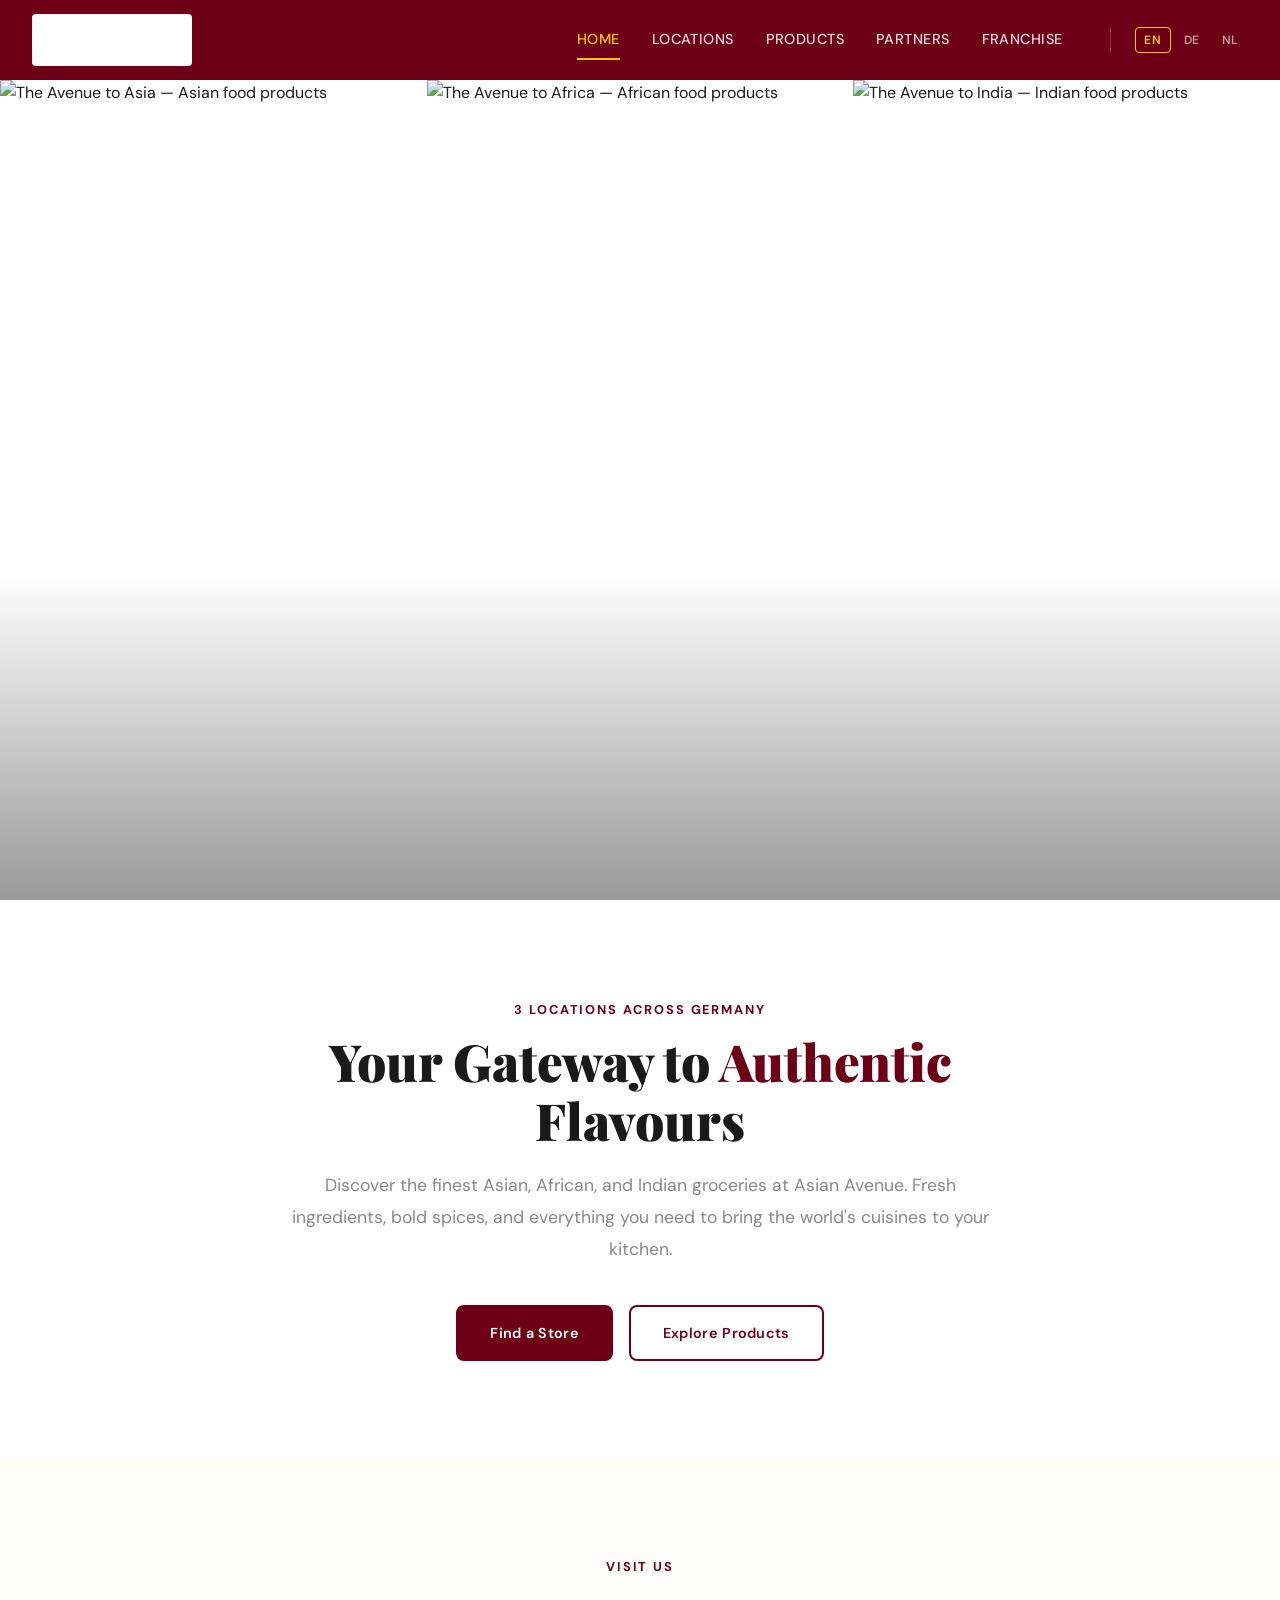
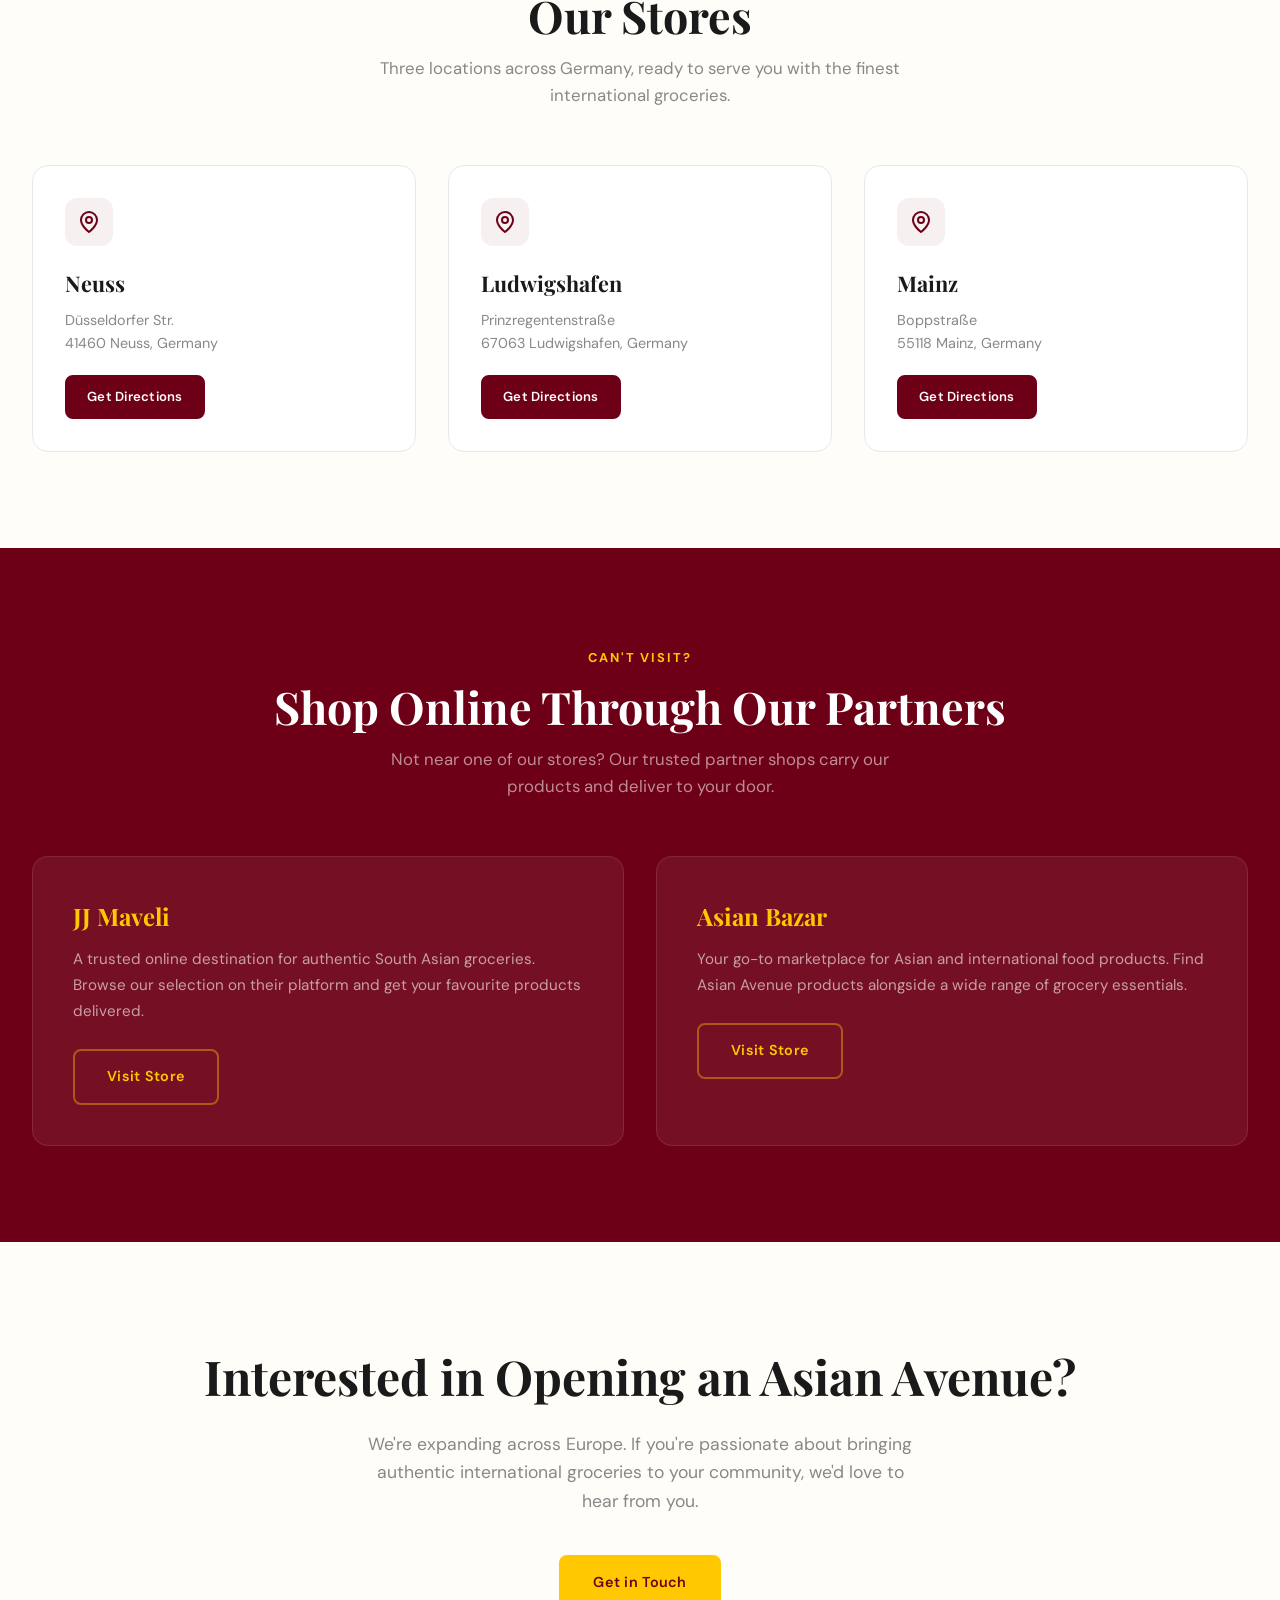
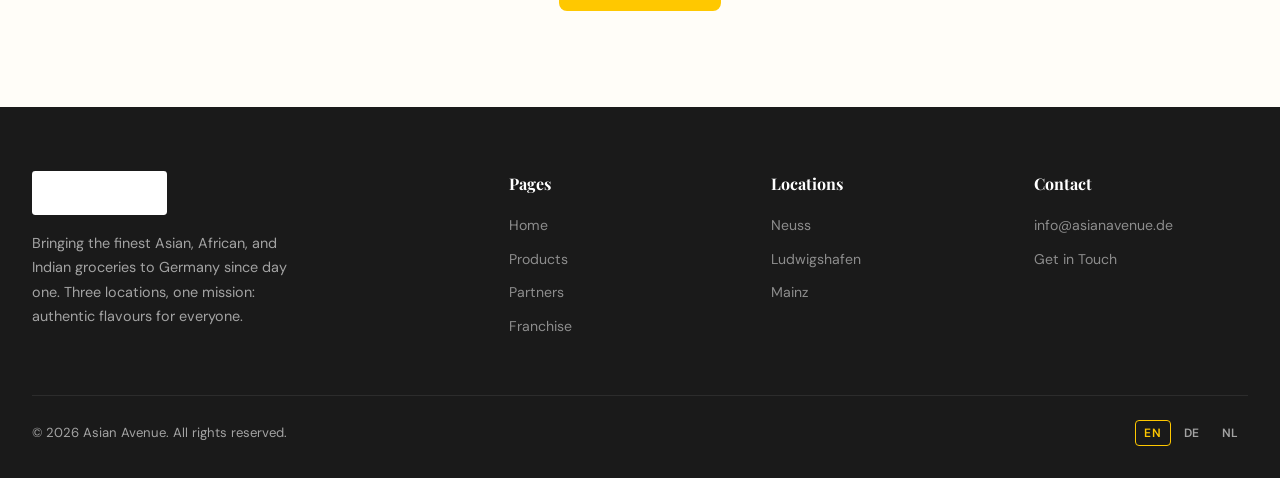
==== index.html @ d5d04c37 "Redesigned homepage - full-screen category panels as hero, white-based color scheme Co-Authored-By: " ====
<!DOCTYPE html>
<html lang="en">
<head>
  <meta charset="UTF-8">
  <meta name="viewport" content="width=device-width, initial-scale=1.0">
  <title>Asian Avenue — Authentic Asian, African & Indian Groceries in Germany</title>
  <meta name="description" content="Discover the finest Asian, African, and Indian groceries at Asian Avenue. Three locations across Germany — Neuss, Ludwigshafen, and Mainz.">
  <link rel="stylesheet" href="css/styles.css">
  <link rel="icon" href="images/logo.svg" type="image/svg+xml">
</head>
<body>

  <!-- ========== NAVIGATION ========== -->
  <nav class="navbar" role="navigation" aria-label="Main navigation">
    <div class="container">
      <a href="index.html" class="nav-logo" aria-label="Asian Avenue Home">
        <img src="images/logo.svg" alt="Asian Avenue" width="160" height="52">
      </a>

      <div class="nav-links">
        <a href="index.html" data-i18n="nav_home">Home</a>
        <a href="locations.html" data-i18n="nav_locations">Locations</a>
        <a href="products.html" data-i18n="nav_products">Products</a>
        <a href="partners.html" data-i18n="nav_partners">Partners</a>
        <a href="franchise.html" data-i18n="nav_franchise">Franchise</a>

        <div class="lang-switcher">
          <button data-lang="en" class="active" aria-label="English">EN</button>
          <button data-lang="de" aria-label="Deutsch">DE</button>
          <button data-lang="nl" aria-label="Nederlands">NL</button>
        </div>
      </div>

      <button class="nav-toggle" aria-label="Toggle navigation" aria-expanded="false">
        <span></span><span></span><span></span>
      </button>
    </div>
  </nav>

  <!-- ========== HERO — THREE FULL-SCREEN CATEGORY PANELS ========== -->
  <section class="hero-panels">
    <a href="products.html#asian" class="hero-panel">
      <img src="images/asian-food.jpg" alt="The Avenue to Asia — Asian food products" loading="eager">
      <div class="hero-panel-overlay">
        <div class="hero-panel-content">
          <span class="hero-panel-cta" data-i18n="cat_cta">Explore collection
            <svg viewBox="0 0 24 24" fill="none" stroke="currentColor" stroke-width="2" stroke-linecap="round" stroke-linejoin="round"><path d="M5 12h14"/><path d="m12 5 7 7-7 7"/></svg>
          </span>
        </div>
      </div>
    </a>

    <a href="products.html#african" class="hero-panel">
      <img src="images/african-food.jpg" alt="The Avenue to Africa — African food products" loading="eager">
      <div class="hero-panel-overlay">
        <div class="hero-panel-content">
          <span class="hero-panel-cta" data-i18n="cat_cta">Explore collection
            <svg viewBox="0 0 24 24" fill="none" stroke="currentColor" stroke-width="2" stroke-linecap="round" stroke-linejoin="round"><path d="M5 12h14"/><path d="m12 5 7 7-7 7"/></svg>
          </span>
        </div>
      </div>
    </a>

    <a href="products.html#indian" class="hero-panel">
      <img src="images/indian-food.jpg" alt="The Avenue to India — Indian food products" loading="eager">
      <div class="hero-panel-overlay">
        <div class="hero-panel-content">
          <span class="hero-panel-cta" data-i18n="cat_cta">Explore collection
            <svg viewBox="0 0 24 24" fill="none" stroke="currentColor" stroke-width="2" stroke-linecap="round" stroke-linejoin="round"><path d="M5 12h14"/><path d="m12 5 7 7-7 7"/></svg>
          </span>
        </div>
      </div>
    </a>
  </section>

  <!-- ========== ABOUT / INTRO ========== -->
  <section class="intro">
    <div class="container">
      <div class="intro-content reveal">
        <span class="section-tag" data-i18n="hero_badge">3 Locations across Germany</span>
        <h1 class="intro-title" data-i18n="hero_title">Your Gateway to <span class="gold">Authentic</span> Flavours</h1>
        <p class="intro-text" data-i18n="hero_text">
          Discover the finest Asian, African, and Indian groceries at Asian Avenue. Fresh ingredients, bold spices, and everything you need to bring the world's cuisines to your kitchen.
        </p>
        <div class="intro-cta">
          <a href="locations.html" class="btn btn-dark" data-i18n="hero_cta_locations">Find a Store</a>
          <a href="products.html" class="btn btn-outline-dark" data-i18n="hero_cta_products">Explore Products</a>
        </div>
      </div>
    </div>
  </section>

  <!-- ========== LOCATIONS PREVIEW ========== -->
  <section class="locations-preview" id="locations">
    <div class="container">
      <div class="section-header reveal">
        <span class="section-tag" data-i18n="loc_tag">Visit Us</span>
        <h2 class="section-title" data-i18n="loc_title">Our Stores</h2>
        <p class="section-subtitle" data-i18n="loc_subtitle">
          Three locations across Germany, ready to serve you with the finest international groceries.
        </p>
      </div>

      <div class="locations-grid reveal">
        <div class="location-card">
          <div class="location-icon">
            <svg viewBox="0 0 24 24" fill="none" stroke="currentColor" stroke-width="2" stroke-linecap="round" stroke-linejoin="round"><path d="M20 10c0 6-8 12-8 12s-8-6-8-12a8 8 0 0 1 16 0Z"/><circle cx="12" cy="10" r="3"/></svg>
          </div>
          <h3 data-i18n="loc_neuss">Neuss</h3>
          <p>Düsseldorfer Str.<br>41460 Neuss, Germany</p>
          <a href="locations.html" class="btn btn-dark" data-i18n="loc_cta">Get Directions</a>
        </div>

        <div class="location-card">
          <div class="location-icon">
            <svg viewBox="0 0 24 24" fill="none" stroke="currentColor" stroke-width="2" stroke-linecap="round" stroke-linejoin="round"><path d="M20 10c0 6-8 12-8 12s-8-6-8-12a8 8 0 0 1 16 0Z"/><circle cx="12" cy="10" r="3"/></svg>
          </div>
          <h3 data-i18n="loc_ludwigshafen">Ludwigshafen</h3>
          <p>Prinzregentenstraße<br>67063 Ludwigshafen, Germany</p>
          <a href="locations.html" class="btn btn-dark" data-i18n="loc_cta">Get Directions</a>
        </div>

        <div class="location-card">
          <div class="location-icon">
            <svg viewBox="0 0 24 24" fill="none" stroke="currentColor" stroke-width="2" stroke-linecap="round" stroke-linejoin="round"><path d="M20 10c0 6-8 12-8 12s-8-6-8-12a8 8 0 0 1 16 0Z"/><circle cx="12" cy="10" r="3"/></svg>
          </div>
          <h3 data-i18n="loc_mainz">Mainz</h3>
          <p>Boppstraße<br>55118 Mainz, Germany</p>
          <a href="locations.html" class="btn btn-dark" data-i18n="loc_cta">Get Directions</a>
        </div>
      </div>
    </div>
  </section>

  <!-- ========== PARTNERS ========== -->
  <section class="partners" id="partners">
    <div class="container">
      <div class="section-header reveal">
        <span class="section-tag" data-i18n="partner_tag">Can't Visit?</span>
        <h2 class="section-title" data-i18n="partner_title">Shop Online Through Our Partners</h2>
        <p class="section-subtitle" data-i18n="partner_subtitle">
          Not near one of our stores? Our trusted partner shops carry our products and deliver to your door.
        </p>
      </div>

      <div class="partners-grid reveal">
        <div class="partner-card">
          <h3 data-i18n="partner_jj_title">JJ Maveli</h3>
          <p data-i18n="partner_jj_text">A trusted online destination for authentic South Asian groceries. Browse our selection on their platform and get your favourite products delivered.</p>
          <a href="partners.html" class="btn btn-outline" data-i18n="partner_cta">Visit Store</a>
        </div>

        <div class="partner-card">
          <h3 data-i18n="partner_ab_title">Asian Bazar</h3>
          <p data-i18n="partner_ab_text">Your go-to marketplace for Asian and international food products. Find Asian Avenue products alongside a wide range of grocery essentials.</p>
          <a href="partners.html" class="btn btn-outline" data-i18n="partner_cta">Visit Store</a>
        </div>
      </div>
    </div>
  </section>

  <!-- ========== FRANCHISE CTA ========== -->
  <section class="franchise-cta">
    <div class="container reveal">
      <h2 data-i18n="franchise_title">Interested in Opening an Asian Avenue?</h2>
      <p data-i18n="franchise_text">
        We're expanding across Europe. If you're passionate about bringing authentic international groceries to your community, we'd love to hear from you.
      </p>
      <a href="franchise.html" class="btn btn-primary" data-i18n="franchise_cta">Get in Touch</a>
    </div>
  </section>

  <!-- ========== FOOTER ========== -->
  <footer class="footer">
    <div class="container">
      <div class="footer-grid">
        <div class="footer-brand">
          <img src="images/logo.svg" alt="Asian Avenue">
          <p data-i18n="footer_desc">
            Bringing the finest Asian, African, and Indian groceries to Germany since day one. Three locations, one mission: authentic flavours for everyone.
          </p>
        </div>

        <div>
          <h4 data-i18n="footer_pages">Pages</h4>
          <ul>
            <li><a href="index.html" data-i18n="nav_home">Home</a></li>
            <li><a href="products.html" data-i18n="nav_products">Products</a></li>
            <li><a href="partners.html" data-i18n="nav_partners">Partners</a></li>
            <li><a href="franchise.html" data-i18n="nav_franchise">Franchise</a></li>
          </ul>
        </div>

        <div>
          <h4 data-i18n="footer_locations">Locations</h4>
          <ul>
            <li><a href="locations.html">Neuss</a></li>
            <li><a href="locations.html">Ludwigshafen</a></li>
            <li><a href="locations.html">Mainz</a></li>
          </ul>
        </div>

        <div>
          <h4 data-i18n="footer_contact">Contact</h4>
          <ul>
            <li><a href="franchise.html">info@asianavenue.de</a></li>
            <li><a href="franchise.html" data-i18n="franchise_cta">Get in Touch</a></li>
          </ul>
        </div>
      </div>

      <div class="footer-bottom">
        <span data-i18n="footer_copyright">© 2026 Asian Avenue. All rights reserved.</span>
        <div class="lang-switcher">
          <button data-lang="en" class="active" aria-label="English">EN</button>
          <button data-lang="de" aria-label="Deutsch">DE</button>
          <button data-lang="nl" aria-label="Nederlands">NL</button>
        </div>
      </div>
    </div>
  </footer>

  <script src="js/main.js"></script>
</body>
</html>
---- css/styles.css ----
/* ============================================
   ASIAN AVENUE — Brand Stylesheet
   Colors: Burgundy #6d0016 | Gold #ffc800
   Main background: White
   ============================================ */

@import url('https://fonts.googleapis.com/css2?family=Playfair+Display:ital,wght@0,400;0,700;0,900;1,400&family=DM+Sans:wght@300;400;500;600;700&display=swap');

/* --- CSS Variables --- */
:root {
  --burgundy: #6d0016;
  --burgundy-dark: #4a000f;
  --burgundy-light: #8a0020;
  --gold: #ffc800;
  --gold-dark: #d4a600;
  --gold-light: #ffe066;
  --cream: #fffdf8;
  --cream-dark: #f8f3ea;
  --charcoal: #1a1a1a;
  --charcoal-light: #2d2d2d;
  --white: #ffffff;
  --gray-100: #f7f7f7;
  --gray-200: #e8e8e8;
  --gray-300: #d1d1d1;
  --gray-500: #888888;
  --gray-700: #444444;

  --font-display: 'Playfair Display', Georgia, serif;
  --font-body: 'DM Sans', -apple-system, BlinkMacSystemFont, sans-serif;

  --nav-height: 80px;
  --max-width: 1280px;
  --transition: 0.3s cubic-bezier(0.4, 0, 0.2, 1);
}

/* --- Reset & Base --- */
*, *::before, *::after { box-sizing: border-box; margin: 0; padding: 0; }
html { scroll-behavior: smooth; }
body {
  font-family: var(--font-body);
  font-weight: 400;
  color: var(--charcoal);
  background: var(--white);
  line-height: 1.6;
  -webkit-font-smoothing: antialiased;
  overflow-x: hidden;
}
img { max-width: 100%; height: auto; display: block; }
a { text-decoration: none; color: inherit; transition: color var(--transition); }
ul { list-style: none; }

/* --- Utility --- */
.container { max-width: var(--max-width); margin: 0 auto; padding: 0 2rem; }
.sr-only { position: absolute; width: 1px; height: 1px; padding: 0; margin: -1px; overflow: hidden; clip: rect(0,0,0,0); border: 0; }
.gold { color: var(--burgundy); }

/* --- Navigation --- */
.navbar {
  position: fixed;
  top: 0; left: 0; right: 0;
  z-index: 1000;
  height: var(--nav-height);
  background: var(--burgundy);
  transition: background var(--transition), box-shadow var(--transition);
}
.navbar.scrolled {
  background: rgba(109, 0, 22, 0.97);
  box-shadow: 0 2px 20px rgba(0,0,0,0.3);
}
.navbar .container {
  display: flex;
  align-items: center;
  justify-content: space-between;
  height: 100%;
}
.nav-logo img {
  height: 52px;
  width: auto;
  filter: brightness(0) invert(1);
}
.nav-links {
  display: flex;
  align-items: center;
  gap: 2rem;
}
.nav-links a {
  font-family: var(--font-body);
  font-size: 0.9rem;
  font-weight: 500;
  color: rgba(255,255,255,0.85);
  letter-spacing: 0.03em;
  text-transform: uppercase;
  padding: 0.5rem 0;
  position: relative;
  transition: color var(--transition);
}
.nav-links a::after {
  content: '';
  position: absolute;
  bottom: 0; left: 0;
  width: 0; height: 2px;
  background: var(--gold);
  transition: width var(--transition);
}
.nav-links a:hover,
.nav-links a.active {
  color: var(--gold);
}
.nav-links a:hover::after,
.nav-links a.active::after {
  width: 100%;
}

/* Language Switcher */
.lang-switcher {
  display: flex;
  align-items: center;
  gap: 0.25rem;
  margin-left: 1rem;
  padding-left: 1.5rem;
  border-left: 1px solid rgba(255,255,255,0.2);
}
.lang-switcher button {
  background: none;
  border: 1px solid transparent;
  color: rgba(255,255,255,0.6);
  font-family: var(--font-body);
  font-size: 0.75rem;
  font-weight: 600;
  padding: 0.25rem 0.5rem;
  border-radius: 4px;
  cursor: pointer;
  transition: all var(--transition);
  letter-spacing: 0.05em;
}
.lang-switcher button:hover {
  color: var(--white);
  border-color: rgba(255,255,255,0.3);
}
.lang-switcher button.active {
  color: var(--gold);
  border-color: var(--gold);
}

/* Mobile Nav Toggle */
.nav-toggle {
  display: none;
  flex-direction: column;
  gap: 5px;
  background: none;
  border: none;
  cursor: pointer;
  padding: 4px;
}
.nav-toggle span {
  width: 24px;
  height: 2px;
  background: var(--white);
  border-radius: 2px;
  transition: all var(--transition);
}

/* ========================================
   HERO — FULL-SCREEN THREE PANELS
   ======================================== */
.hero-panels {
  display: flex;
  width: 100%;
  height: 100vh;
  padding-top: var(--nav-height);
}
.hero-panel {
  flex: 1;
  position: relative;
  overflow: hidden;
  cursor: pointer;
}
.hero-panel img {
  width: 100%;
  height: 100%;
  object-fit: cover;
  transition: transform 0.6s cubic-bezier(0.4, 0, 0.2, 1);
}
.hero-panel:hover img {
  transform: scale(1.05);
}
.hero-panel-overlay {
  position: absolute;
  inset: 0;
  background: linear-gradient(to top, rgba(0,0,0,0.4) 0%, transparent 40%);
  display: flex;
  align-items: flex-end;
  justify-content: center;
  padding: 2.5rem 1.5rem;
  transition: background var(--transition);
}
.hero-panel:hover .hero-panel-overlay {
  background: linear-gradient(to top, rgba(109,0,22,0.6) 0%, rgba(109,0,22,0.1) 50%);
}
.hero-panel-content {
  text-align: center;
  transform: translateY(8px);
  transition: transform var(--transition);
}
.hero-panel:hover .hero-panel-content {
  transform: translateY(0);
}
.hero-panel-cta {
  display: inline-flex;
  align-items: center;
  gap: 0.4rem;
  font-family: var(--font-body);
  font-size: 0.9rem;
  font-weight: 600;
  color: var(--gold);
  letter-spacing: 0.03em;
  opacity: 0;
  transform: translateY(10px);
  transition: all var(--transition);
}
.hero-panel:hover .hero-panel-cta {
  opacity: 1;
  transform: translateY(0);
}
.hero-panel-cta svg {
  width: 18px; height: 18px;
  transition: transform var(--transition);
}
.hero-panel:hover .hero-panel-cta svg {
  transform: translateX(4px);
}

/* ========================================
   INTRO SECTION (below hero)
   ======================================== */
.intro {
  padding: 6rem 0;
  background: var(--white);
}
.intro-content {
  max-width: 720px;
  margin: 0 auto;
  text-align: center;
}
.intro-title {
  font-family: var(--font-display);
  font-size: clamp(2.2rem, 4vw, 3.2rem);
  font-weight: 900;
  line-height: 1.15;
  color: var(--charcoal);
  margin-bottom: 1.25rem;
}
.intro-title .gold {
  color: var(--burgundy);
}
.intro-text {
  font-size: 1.1rem;
  color: var(--gray-500);
  line-height: 1.8;
  margin-bottom: 2.5rem;
}
.intro-cta {
  display: flex;
  justify-content: center;
  gap: 1rem;
}

/* --- Section Shared --- */
.section-header {
  text-align: center;
  margin-bottom: 3.5rem;
}
.section-tag {
  display: inline-block;
  font-size: 0.8rem;
  font-weight: 700;
  letter-spacing: 0.15em;
  text-transform: uppercase;
  color: var(--burgundy);
  margin-bottom: 0.75rem;
}
.section-title {
  font-family: var(--font-display);
  font-size: clamp(2rem, 4vw, 2.8rem);
  font-weight: 700;
  color: var(--charcoal);
  line-height: 1.2;
}
.section-subtitle {
  font-size: 1.05rem;
  color: var(--gray-500);
  margin-top: 0.75rem;
  max-width: 540px;
  margin-left: auto;
  margin-right: auto;
}

/* --- Buttons --- */
.btn {
  display: inline-flex;
  align-items: center;
  gap: 0.5rem;
  padding: 0.9rem 2rem;
  border-radius: 8px;
  font-family: var(--font-body);
  font-size: 0.9rem;
  font-weight: 600;
  letter-spacing: 0.02em;
  cursor: pointer;
  transition: all var(--transition);
  border: 2px solid transparent;
}
.btn-primary {
  background: var(--gold);
  color: var(--burgundy);
  border-color: var(--gold);
}
.btn-primary:hover {
  background: var(--gold-light);
  border-color: var(--gold-light);
  transform: translateY(-2px);
  box-shadow: 0 8px 24px rgba(255,200,0,0.3);
}
.btn-dark {
  background: var(--burgundy);
  color: var(--white);
  border-color: var(--burgundy);
}
.btn-dark:hover {
  background: var(--burgundy-dark);
  transform: translateY(-2px);
  box-shadow: 0 8px 24px rgba(109,0,22,0.25);
}
.btn-outline {
  background: transparent;
  color: var(--white);
  border-color: rgba(255,255,255,0.35);
}
.btn-outline:hover {
  border-color: var(--white);
  background: rgba(255,255,255,0.08);
  transform: translateY(-2px);
}
.btn-outline-dark {
  background: transparent;
  color: var(--burgundy);
  border-color: var(--burgundy);
}
.btn-outline-dark:hover {
  background: var(--burgundy);
  color: var(--white);
  transform: translateY(-2px);
  box-shadow: 0 8px 24px rgba(109,0,22,0.15);
}
.btn svg { width: 18px; height: 18px; }

/* ========================================
   LOCATIONS PREVIEW
   ======================================== */
.locations-preview {
  padding: 6rem 0;
  background: var(--cream);
}
.locations-grid {
  display: grid;
  grid-template-columns: repeat(3, 1fr);
  gap: 2rem;
  margin-top: 3rem;
}
.location-card {
  background: var(--white);
  border: 1px solid var(--gray-200);
  border-radius: 16px;
  padding: 2rem;
  transition: all var(--transition);
  position: relative;
  overflow: hidden;
}
.location-card::before {
  content: '';
  position: absolute;
  top: 0; left: 0; right: 0;
  height: 4px;
  background: linear-gradient(90deg, var(--burgundy), var(--gold));
  transform: scaleX(0);
  transition: transform var(--transition);
  transform-origin: left;
}
.location-card:hover {
  border-color: var(--burgundy);
  box-shadow: 0 12px 40px rgba(109,0,22,0.08);
  transform: translateY(-4px);
}
.location-card:hover::before {
  transform: scaleX(1);
}
.location-icon {
  width: 48px; height: 48px;
  background: rgba(109,0,22,0.06);
  border-radius: 12px;
  display: flex;
  align-items: center;
  justify-content: center;
  margin-bottom: 1.25rem;
}
.location-icon svg {
  width: 24px; height: 24px;
  color: var(--burgundy);
}
.location-card h3 {
  font-family: var(--font-display);
  font-size: 1.35rem;
  font-weight: 700;
  color: var(--charcoal);
  margin-bottom: 0.5rem;
}
.location-card p {
  font-size: 0.9rem;
  color: var(--gray-500);
  line-height: 1.6;
}
.location-card .btn {
  margin-top: 1.25rem;
  padding: 0.6rem 1.25rem;
  font-size: 0.82rem;
}

/* ========================================
   PARTNERS SECTION
   ======================================== */
.partners {
  padding: 6rem 0;
  background: var(--burgundy);
  color: var(--white);
}
.partners .section-tag { color: var(--gold); }
.partners .section-title { color: var(--white); }
.partners .section-subtitle { color: rgba(255,255,255,0.55); }
.partners-grid {
  display: grid;
  grid-template-columns: repeat(2, 1fr);
  gap: 2rem;
  margin-top: 3rem;
}
.partner-card {
  background: rgba(255,255,255,0.06);
  border: 1px solid rgba(255,255,255,0.1);
  border-radius: 16px;
  padding: 2.5rem;
  transition: all var(--transition);
}
.partner-card:hover {
  border-color: var(--gold);
  transform: translateY(-4px);
  box-shadow: 0 16px 40px rgba(0,0,0,0.3);
}
.partner-card h3 {
  font-family: var(--font-display);
  font-size: 1.5rem;
  font-weight: 700;
  color: var(--gold);
  margin-bottom: 0.75rem;
}
.partner-card p {
  font-size: 0.95rem;
  color: rgba(255,255,255,0.6);
  line-height: 1.7;
  margin-bottom: 1.5rem;
}
.partner-card .btn-outline {
  border-color: rgba(255,200,0,0.4);
  color: var(--gold);
}
.partner-card .btn-outline:hover {
  border-color: var(--gold);
  background: rgba(255,200,0,0.08);
}

/* ========================================
   FRANCHISE CTA
   ======================================== */
.franchise-cta {
  padding: 6rem 0;
  background: var(--cream);
  position: relative;
}
.franchise-cta .container {
  text-align: center;
}
.franchise-cta h2 {
  font-family: var(--font-display);
  font-size: clamp(2rem, 4vw, 3rem);
  font-weight: 700;
  color: var(--charcoal);
  margin-bottom: 1rem;
}
.franchise-cta p {
  font-size: 1.1rem;
  color: var(--gray-500);
  max-width: 560px;
  margin: 0 auto 2.5rem;
}

/* ========================================
   FOOTER
   ======================================== */
.footer {
  background: var(--charcoal);
  color: rgba(255,255,255,0.6);
  padding: 4rem 0 2rem;
}
.footer-grid {
  display: grid;
  grid-template-columns: 2fr 1fr 1fr 1fr;
  gap: 3rem;
  margin-bottom: 3rem;
}
.footer-brand img {
  height: 44px;
  filter: brightness(0) invert(1);
  margin-bottom: 1rem;
}
.footer-brand p {
  font-size: 0.9rem;
  line-height: 1.7;
  max-width: 280px;
}
.footer h4 {
  font-family: var(--font-display);
  font-size: 1rem;
  font-weight: 700;
  color: var(--white);
  margin-bottom: 1rem;
}
.footer ul li { margin-bottom: 0.5rem; }
.footer ul a {
  font-size: 0.88rem;
  color: rgba(255,255,255,0.5);
  transition: color var(--transition);
}
.footer ul a:hover { color: var(--gold); }
.footer-bottom {
  border-top: 1px solid rgba(255,255,255,0.08);
  padding-top: 1.5rem;
  display: flex;
  justify-content: space-between;
  align-items: center;
  font-size: 0.82rem;
}
.footer-bottom .lang-switcher {
  border-left: none;
  margin-left: 0;
  padding-left: 0;
}

/* --- Animations --- */
@keyframes fadeInUp {
  from { opacity: 0; transform: translateY(24px); }
  to { opacity: 1; transform: translateY(0); }
}
@keyframes pulse {
  0%, 100% { opacity: 1; }
  50% { opacity: 0.4; }
}

/* Scroll animations */
.reveal {
  opacity: 0;
  transform: translateY(30px);
  transition: opacity 0.8s ease-out, transform 0.8s ease-out;
}
.reveal.visible {
  opacity: 1;
  transform: translateY(0);
}

/* ========================================
   RESPONSIVE
   ======================================== */
@media (max-width: 1024px) {
  .footer-grid { grid-template-columns: 1fr 1fr; }
}

@media (max-width: 768px) {
  .nav-links { display: none; }
  .nav-toggle { display: flex; }
  .nav-links.open {
    display: flex;
    flex-direction: column;
    position: absolute;
    top: var(--nav-height);
    left: 0; right: 0;
    background: var(--burgundy);
    padding: 2rem;
    gap: 1rem;
    border-top: 1px solid rgba(255,255,255,0.1);
    box-shadow: 0 12px 40px rgba(0,0,0,0.3);
  }
  .nav-links.open .lang-switcher {
    margin-left: 0;
    padding-left: 0;
    border-left: none;
    padding-top: 1rem;
    border-top: 1px solid rgba(255,255,255,0.1);
  }

  /* Hero panels stack vertically on mobile */
  .hero-panels {
    flex-direction: column;
    height: auto;
    min-height: 100vh;
  }
  .hero-panel {
    flex: none;
    height: 33.33vh;
    min-height: 200px;
  }
  .hero-panel-cta {
    opacity: 1;
    transform: translateY(0);
  }

  .intro-cta { flex-direction: column; align-items: center; }
  .locations-grid { grid-template-columns: 1fr; }
  .partners-grid { grid-template-columns: 1fr; }
  .footer-grid { grid-template-columns: 1fr; gap: 2rem; }
  .footer-bottom { flex-direction: column; gap: 0.5rem; text-align: center; }
}
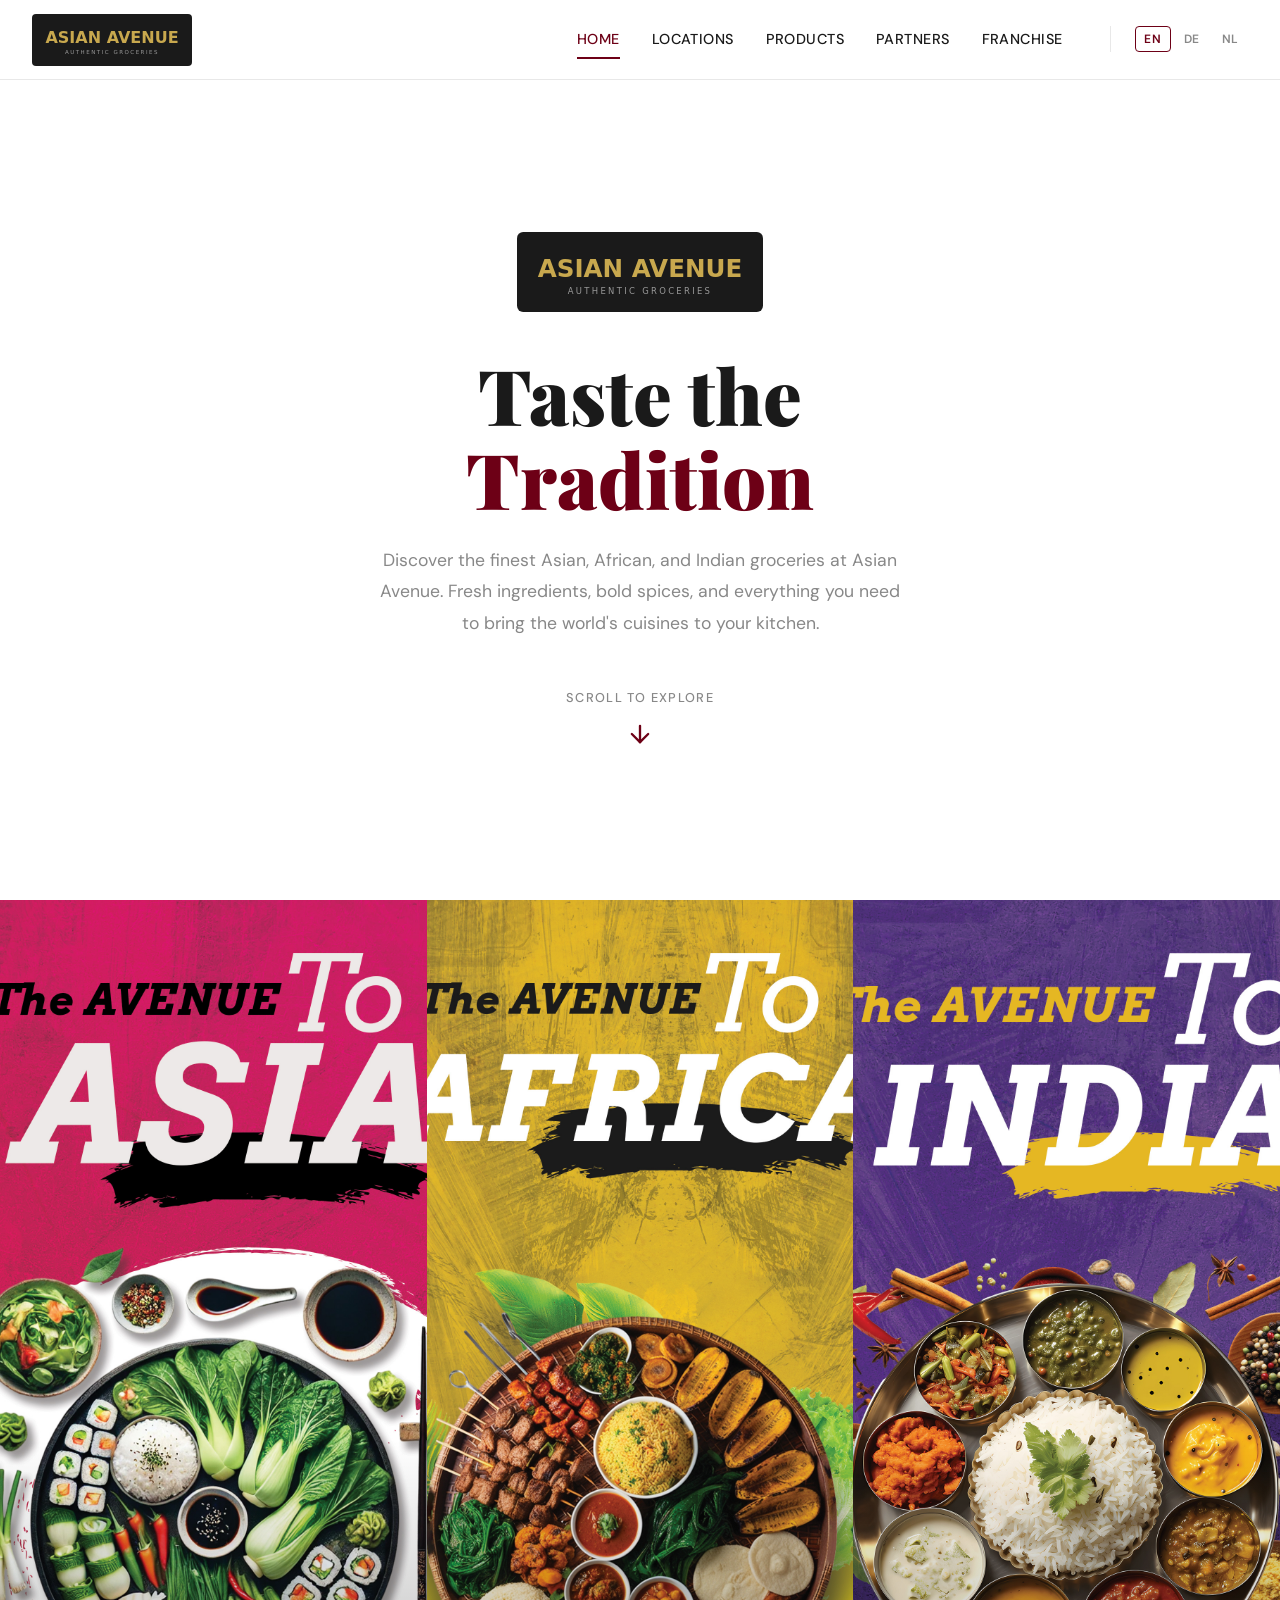
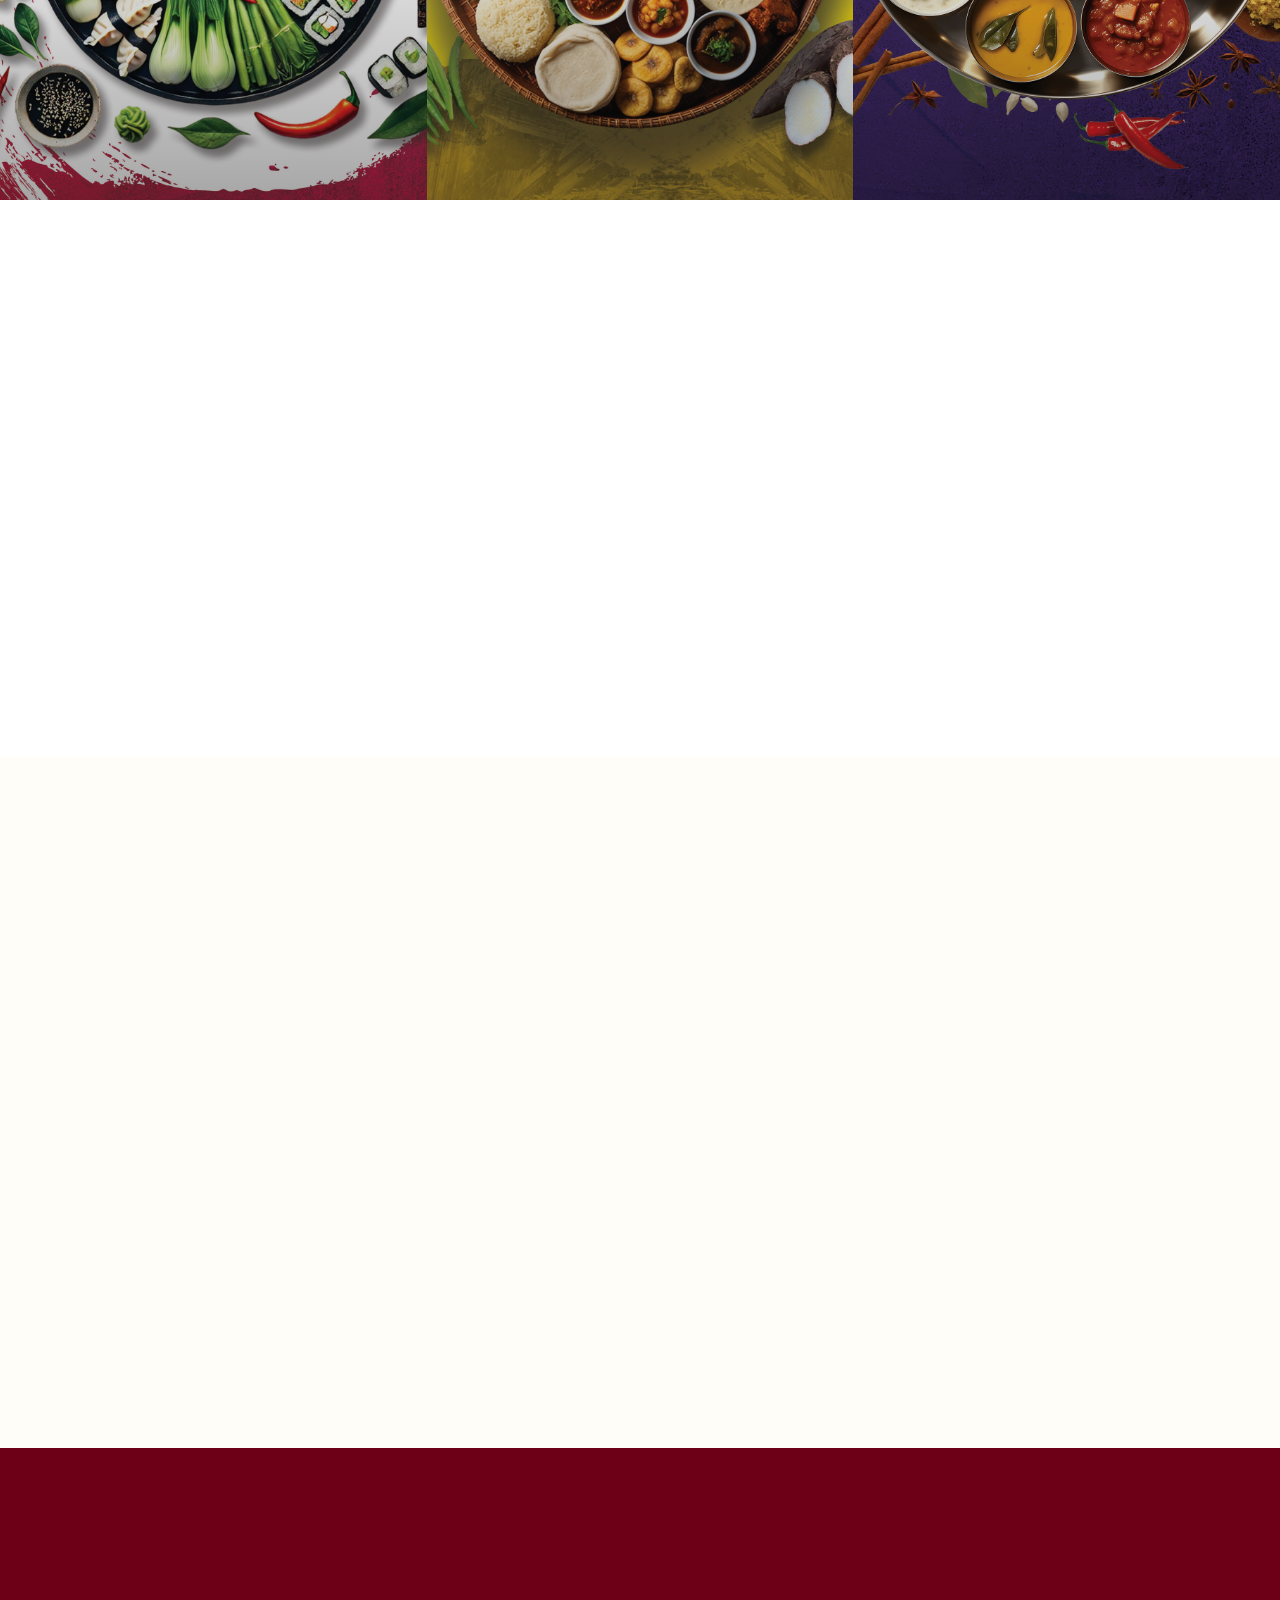
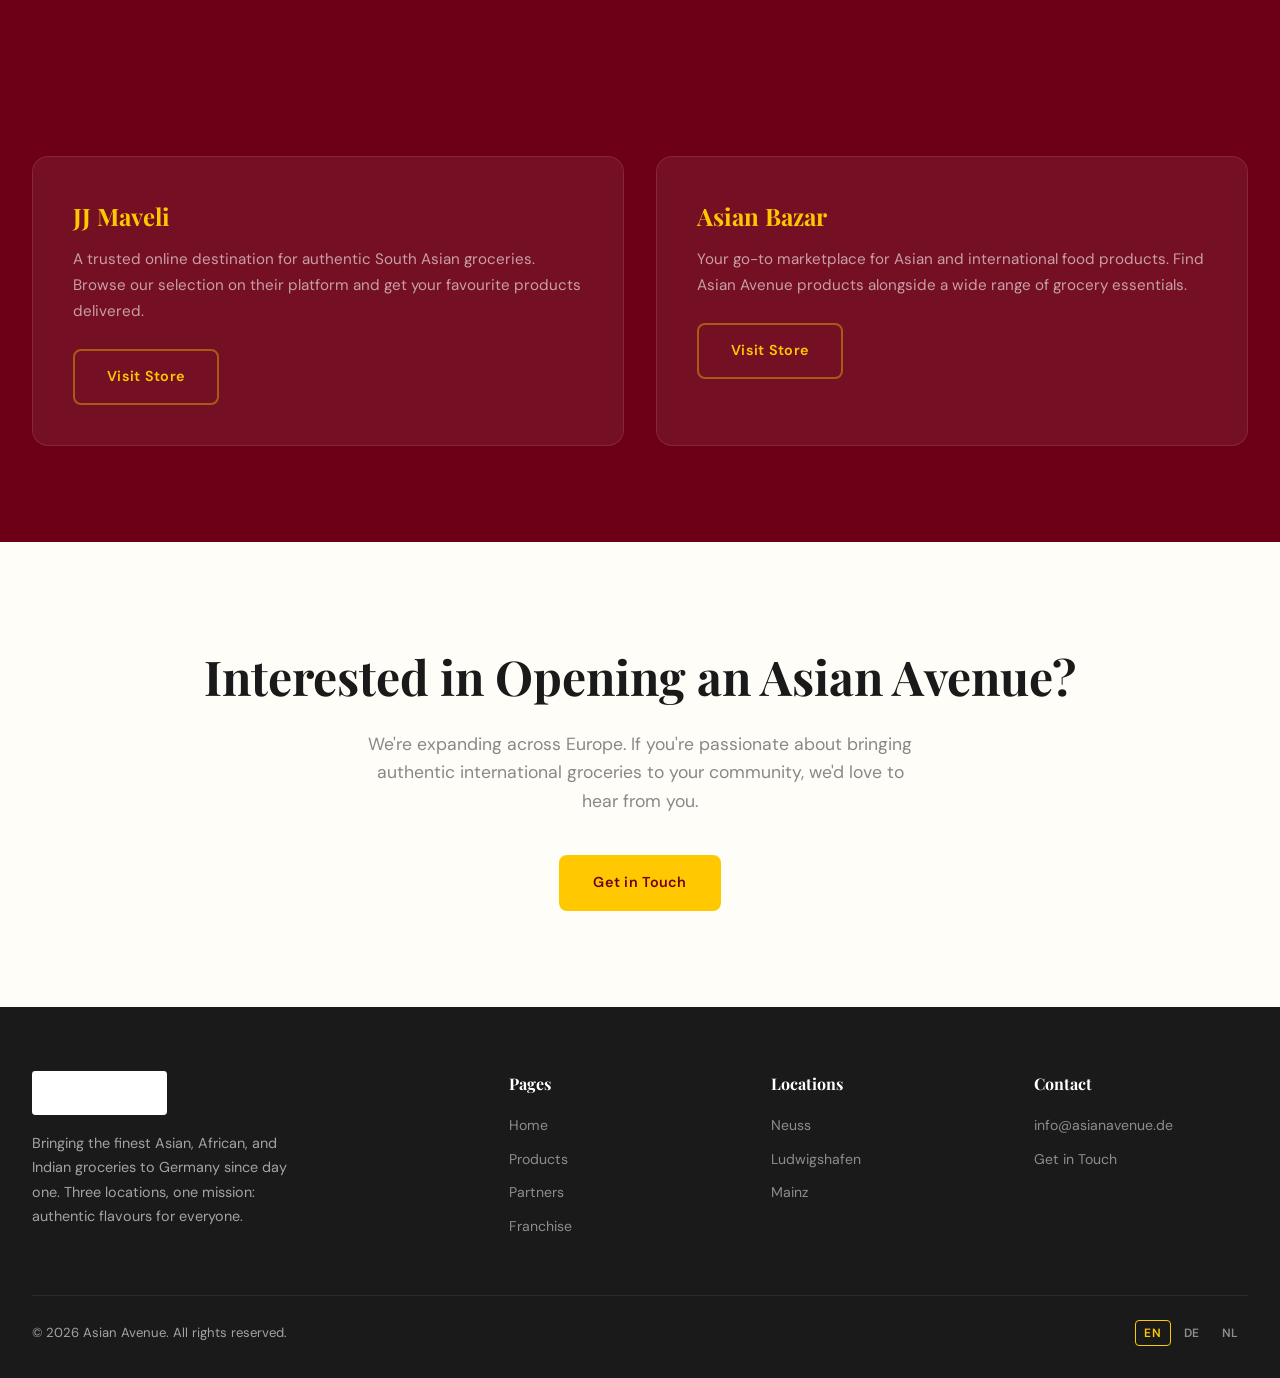
==== commit 34ff3b62: "Added scroll-triggered hero with Taste the Tradition landing Co-Authored-By: Claude Opus 4.6 (1M con" ====
--- a/index.html
+++ b/index.html
@@ -37,38 +37,47 @@
     </div>
   </nav>
 
-  <!-- ========== HERO — THREE FULL-SCREEN CATEGORY PANELS ========== -->
-  <section class="hero-panels">
-    <a href="products.html#asian" class="hero-panel">
-      <img src="images/asian-food.jpg" alt="The Avenue to Asia — Asian food products" loading="eager">
-      <div class="hero-panel-overlay">
-        <div class="hero-panel-content">
-          <span class="hero-panel-cta" data-i18n="cat_cta">Explore collection
-            <svg viewBox="0 0 24 24" fill="none" stroke="currentColor" stroke-width="2" stroke-linecap="round" stroke-linejoin="round"><path d="M5 12h14"/><path d="m12 5 7 7-7 7"/></svg>
-          </span>
-        </div>
+  <!-- ========== HERO — TASTE THE TRADITION ========== -->
+  <section class="hero-landing">
+    <div class="hero-landing-content">
+      <img src="images/logo.svg" alt="Asian Avenue" class="hero-landing-logo">
+      <h1 class="hero-landing-title" data-i18n="hero_headline">Taste the <span class="gold">Tradition</span></h1>
+      <p class="hero-landing-sub" data-i18n="hero_text">Discover the finest Asian, African, and Indian groceries at Asian Avenue. Fresh ingredients, bold spices, and everything you need to bring the world's cuisines to your kitchen.</p>
+      <div class="scroll-indicator">
+        <span data-i18n="hero_scroll">Scroll to explore</span>
+        <div class="scroll-arrow">
+          <svg viewBox="0 0 24 24" fill="none" stroke="currentColor" stroke-width="2" stroke-linecap="round" stroke-linejoin="round"><path d="M12 5v14"/><path d="m19 12-7 7-7-7"/></svg>
+        </div>
+      </div>
+    </div>
+  </section>
+
+  <!-- ========== THREE CATEGORY PANELS (scroll reveal) ========== -->
+  <section class="category-panels" id="categories">
+    <a href="products.html#asian" class="cat-panel cat-panel-asia">
+      <img src="images/asian-food.jpg" alt="The Avenue to Asia — Asian food products">
+      <div class="cat-panel-overlay">
+        <span class="cat-panel-cta" data-i18n="cat_cta">Explore collection
+          <svg viewBox="0 0 24 24" fill="none" stroke="currentColor" stroke-width="2" stroke-linecap="round" stroke-linejoin="round"><path d="M5 12h14"/><path d="m12 5 7 7-7 7"/></svg>
+        </span>
       </div>
     </a>
 
-    <a href="products.html#african" class="hero-panel">
-      <img src="images/african-food.jpg" alt="The Avenue to Africa — African food products" loading="eager">
-      <div class="hero-panel-overlay">
-        <div class="hero-panel-content">
-          <span class="hero-panel-cta" data-i18n="cat_cta">Explore collection
-            <svg viewBox="0 0 24 24" fill="none" stroke="currentColor" stroke-width="2" stroke-linecap="round" stroke-linejoin="round"><path d="M5 12h14"/><path d="m12 5 7 7-7 7"/></svg>
-          </span>
-        </div>
+    <a href="products.html#african" class="cat-panel cat-panel-africa">
+      <img src="images/african-food.jpg" alt="The Avenue to Africa — African food products">
+      <div class="cat-panel-overlay">
+        <span class="cat-panel-cta" data-i18n="cat_cta">Explore collection
+          <svg viewBox="0 0 24 24" fill="none" stroke="currentColor" stroke-width="2" stroke-linecap="round" stroke-linejoin="round"><path d="M5 12h14"/><path d="m12 5 7 7-7 7"/></svg>
+        </span>
       </div>
     </a>
 
-    <a href="products.html#indian" class="hero-panel">
-      <img src="images/indian-food.jpg" alt="The Avenue to India — Indian food products" loading="eager">
-      <div class="hero-panel-overlay">
-        <div class="hero-panel-content">
-          <span class="hero-panel-cta" data-i18n="cat_cta">Explore collection
-            <svg viewBox="0 0 24 24" fill="none" stroke="currentColor" stroke-width="2" stroke-linecap="round" stroke-linejoin="round"><path d="M5 12h14"/><path d="m12 5 7 7-7 7"/></svg>
-          </span>
-        </div>
+    <a href="products.html#indian" class="cat-panel cat-panel-india">
+      <img src="images/indian-food.jpg" alt="The Avenue to India — Indian food products">
+      <div class="cat-panel-overlay">
+        <span class="cat-panel-cta" data-i18n="cat_cta">Explore collection
+          <svg viewBox="0 0 24 24" fill="none" stroke="currentColor" stroke-width="2" stroke-linecap="round" stroke-linejoin="round"><path d="M5 12h14"/><path d="m12 5 7 7-7 7"/></svg>
+        </span>
       </div>
     </a>
   </section>
@@ -78,9 +87,9 @@
     <div class="container">
       <div class="intro-content reveal">
         <span class="section-tag" data-i18n="hero_badge">3 Locations across Germany</span>
-        <h1 class="intro-title" data-i18n="hero_title">Your Gateway to <span class="gold">Authentic</span> Flavours</h1>
-        <p class="intro-text" data-i18n="hero_text">
-          Discover the finest Asian, African, and Indian groceries at Asian Avenue. Fresh ingredients, bold spices, and everything you need to bring the world's cuisines to your kitchen.
+        <h2 class="intro-title" data-i18n="intro_title">Your Gateway to <span class="gold">Authentic</span> Flavours</h2>
+        <p class="intro-text" data-i18n="intro_text">
+          From aromatic Asian spices to vibrant African ingredients and rich Indian flavours — Asian Avenue brings the world to your doorstep. Visit one of our three stores across Germany.
         </p>
         <div class="intro-cta">
           <a href="locations.html" class="btn btn-dark" data-i18n="hero_cta_locations">Find a Store</a>
--- a/css/styles.css
+++ b/css/styles.css
@@ -1,7 +1,7 @@
 /* ============================================
    ASIAN AVENUE — Brand Stylesheet
    Colors: Burgundy #6d0016 | Gold #ffc800
-   Main background: White
+   Main: White background, scroll-reveal hero
    ============================================ */
 
 @import url('https://fonts.googleapis.com/css2?family=Playfair+Display:ital,wght@0,400;0,700;0,900;1,400&family=DM+Sans:wght@300;400;500;600;700&display=swap');
@@ -51,21 +51,22 @@
 
 /* --- Utility --- */
 .container { max-width: var(--max-width); margin: 0 auto; padding: 0 2rem; }
-.sr-only { position: absolute; width: 1px; height: 1px; padding: 0; margin: -1px; overflow: hidden; clip: rect(0,0,0,0); border: 0; }
 .gold { color: var(--burgundy); }
 
-/* --- Navigation --- */
+/* ========================================
+   NAVIGATION — White background
+   ======================================== */
 .navbar {
   position: fixed;
   top: 0; left: 0; right: 0;
   z-index: 1000;
   height: var(--nav-height);
-  background: var(--burgundy);
-  transition: background var(--transition), box-shadow var(--transition);
+  background: var(--white);
+  border-bottom: 1px solid var(--gray-200);
+  transition: box-shadow var(--transition);
 }
 .navbar.scrolled {
-  background: rgba(109, 0, 22, 0.97);
-  box-shadow: 0 2px 20px rgba(0,0,0,0.3);
+  box-shadow: 0 2px 20px rgba(0,0,0,0.08);
 }
 .navbar .container {
   display: flex;
@@ -76,7 +77,6 @@
 .nav-logo img {
   height: 52px;
   width: auto;
-  filter: brightness(0) invert(1);
 }
 .nav-links {
   display: flex;
@@ -87,7 +87,7 @@
   font-family: var(--font-body);
   font-size: 0.9rem;
   font-weight: 500;
-  color: rgba(255,255,255,0.85);
+  color: var(--charcoal);
   letter-spacing: 0.03em;
   text-transform: uppercase;
   padding: 0.5rem 0;
@@ -99,12 +99,12 @@
   position: absolute;
   bottom: 0; left: 0;
   width: 0; height: 2px;
-  background: var(--gold);
+  background: var(--burgundy);
   transition: width var(--transition);
 }
 .nav-links a:hover,
 .nav-links a.active {
-  color: var(--gold);
+  color: var(--burgundy);
 }
 .nav-links a:hover::after,
 .nav-links a.active::after {
@@ -118,12 +118,12 @@
   gap: 0.25rem;
   margin-left: 1rem;
   padding-left: 1.5rem;
-  border-left: 1px solid rgba(255,255,255,0.2);
+  border-left: 1px solid var(--gray-200);
 }
 .lang-switcher button {
   background: none;
   border: 1px solid transparent;
-  color: rgba(255,255,255,0.6);
+  color: var(--gray-500);
   font-family: var(--font-body);
   font-size: 0.75rem;
   font-weight: 600;
@@ -134,12 +134,12 @@
   letter-spacing: 0.05em;
 }
 .lang-switcher button:hover {
-  color: var(--white);
-  border-color: rgba(255,255,255,0.3);
+  color: var(--charcoal);
+  border-color: var(--gray-300);
 }
 .lang-switcher button.active {
-  color: var(--gold);
-  border-color: var(--gold);
+  color: var(--burgundy);
+  border-color: var(--burgundy);
 }
 
 /* Mobile Nav Toggle */
@@ -155,57 +155,135 @@
 .nav-toggle span {
   width: 24px;
   height: 2px;
-  background: var(--white);
+  background: var(--charcoal);
   border-radius: 2px;
   transition: all var(--transition);
 }
 
 /* ========================================
-   HERO — FULL-SCREEN THREE PANELS
-   ======================================== */
-.hero-panels {
+   HERO LANDING — "Taste the Tradition"
+   ======================================== */
+.hero-landing {
+  min-height: 100vh;
+  display: flex;
+  align-items: center;
+  justify-content: center;
+  padding-top: var(--nav-height);
+  background: var(--white);
+  position: relative;
+}
+.hero-landing-content {
+  text-align: center;
+  max-width: 700px;
+  padding: 2rem;
+  animation: fadeInUp 1s ease-out;
+}
+.hero-landing-logo {
+  height: 80px;
+  margin: 0 auto 2.5rem;
+}
+.hero-landing-title {
+  font-family: var(--font-display);
+  font-size: clamp(3rem, 6vw, 5rem);
+  font-weight: 900;
+  line-height: 1.1;
+  color: var(--charcoal);
+  margin-bottom: 1.5rem;
+}
+.hero-landing-title .gold {
+  color: var(--burgundy);
+}
+.hero-landing-sub {
+  font-size: 1.1rem;
+  color: var(--gray-500);
+  line-height: 1.8;
+  max-width: 520px;
+  margin: 0 auto 3rem;
+}
+
+/* Scroll indicator */
+.scroll-indicator {
+  display: flex;
+  flex-direction: column;
+  align-items: center;
+  gap: 0.75rem;
+  color: var(--gray-500);
+  font-size: 0.8rem;
+  font-weight: 500;
+  letter-spacing: 0.1em;
+  text-transform: uppercase;
+  animation: fadeInUp 1s ease-out 0.5s both;
+}
+.scroll-arrow {
+  width: 28px;
+  height: 28px;
+  animation: bounceDown 2s ease-in-out infinite;
+}
+.scroll-arrow svg {
+  width: 100%;
+  height: 100%;
+  color: var(--burgundy);
+}
+
+@keyframes bounceDown {
+  0%, 100% { transform: translateY(0); }
+  50% { transform: translateY(8px); }
+}
+
+/* ========================================
+   CATEGORY PANELS — Scroll Reveal
+   ======================================== */
+.category-panels {
   display: flex;
   width: 100%;
   height: 100vh;
-  padding-top: var(--nav-height);
-}
-.hero-panel {
+  position: relative;
+  overflow: hidden;
+}
+.cat-panel {
   flex: 1;
   position: relative;
   overflow: hidden;
   cursor: pointer;
-}
-.hero-panel img {
+  /* Scroll reveal animation */
+  opacity: 0;
+  transform: translateY(60px);
+  transition: opacity 0.8s ease-out, transform 0.8s ease-out;
+}
+.cat-panel.visible {
+  opacity: 1;
+  transform: translateY(0);
+}
+/* Stagger the panels */
+.cat-panel-africa {
+  transition-delay: 0.15s;
+}
+.cat-panel-india {
+  transition-delay: 0.3s;
+}
+.cat-panel img {
   width: 100%;
   height: 100%;
   object-fit: cover;
   transition: transform 0.6s cubic-bezier(0.4, 0, 0.2, 1);
 }
-.hero-panel:hover img {
+.cat-panel:hover img {
   transform: scale(1.05);
 }
-.hero-panel-overlay {
+.cat-panel-overlay {
   position: absolute;
   inset: 0;
-  background: linear-gradient(to top, rgba(0,0,0,0.4) 0%, transparent 40%);
+  background: linear-gradient(to top, rgba(0,0,0,0.35) 0%, transparent 40%);
   display: flex;
   align-items: flex-end;
   justify-content: center;
   padding: 2.5rem 1.5rem;
   transition: background var(--transition);
 }
-.hero-panel:hover .hero-panel-overlay {
-  background: linear-gradient(to top, rgba(109,0,22,0.6) 0%, rgba(109,0,22,0.1) 50%);
-}
-.hero-panel-content {
-  text-align: center;
-  transform: translateY(8px);
-  transition: transform var(--transition);
-}
-.hero-panel:hover .hero-panel-content {
-  transform: translateY(0);
-}
-.hero-panel-cta {
+.cat-panel:hover .cat-panel-overlay {
+  background: linear-gradient(to top, rgba(109,0,22,0.55) 0%, rgba(109,0,22,0.08) 50%);
+}
+.cat-panel-cta {
   display: inline-flex;
   align-items: center;
   gap: 0.4rem;
@@ -218,20 +296,20 @@
   transform: translateY(10px);
   transition: all var(--transition);
 }
-.hero-panel:hover .hero-panel-cta {
+.cat-panel:hover .cat-panel-cta {
   opacity: 1;
   transform: translateY(0);
 }
-.hero-panel-cta svg {
+.cat-panel-cta svg {
   width: 18px; height: 18px;
   transition: transform var(--transition);
 }
-.hero-panel:hover .hero-panel-cta svg {
+.cat-panel:hover .cat-panel-cta svg {
   transform: translateX(4px);
 }
 
 /* ========================================
-   INTRO SECTION (below hero)
+   INTRO SECTION
    ======================================== */
 .intro {
   padding: 6rem 0;
@@ -249,9 +327,6 @@
   line-height: 1.15;
   color: var(--charcoal);
   margin-bottom: 1.25rem;
-}
-.intro-title .gold {
-  color: var(--burgundy);
 }
 .intro-text {
   font-size: 1.1rem;
@@ -352,7 +427,6 @@
   transform: translateY(-2px);
   box-shadow: 0 8px 24px rgba(109,0,22,0.15);
 }
-.btn svg { width: 18px; height: 18px; }
 
 /* ========================================
    LOCATIONS PREVIEW
@@ -426,7 +500,7 @@
 }
 
 /* ========================================
-   PARTNERS SECTION
+   PARTNERS
    ======================================== */
 .partners {
   padding: 6rem 0;
@@ -482,7 +556,6 @@
 .franchise-cta {
   padding: 6rem 0;
   background: var(--cream);
-  position: relative;
 }
 .franchise-cta .container {
   text-align: center;
@@ -552,18 +625,25 @@
   margin-left: 0;
   padding-left: 0;
 }
+.footer-bottom .lang-switcher button {
+  color: rgba(255,255,255,0.5);
+}
+.footer-bottom .lang-switcher button:hover {
+  color: var(--white);
+  border-color: rgba(255,255,255,0.3);
+}
+.footer-bottom .lang-switcher button.active {
+  color: var(--gold);
+  border-color: var(--gold);
+}
 
 /* --- Animations --- */
 @keyframes fadeInUp {
   from { opacity: 0; transform: translateY(24px); }
   to { opacity: 1; transform: translateY(0); }
 }
-@keyframes pulse {
-  0%, 100% { opacity: 1; }
-  50% { opacity: 0.4; }
-}
-
-/* Scroll animations */
+
+/* Scroll reveal for general sections */
 .reveal {
   opacity: 0;
   transform: translateY(30px);
@@ -590,32 +670,36 @@
     position: absolute;
     top: var(--nav-height);
     left: 0; right: 0;
-    background: var(--burgundy);
+    background: var(--white);
     padding: 2rem;
     gap: 1rem;
-    border-top: 1px solid rgba(255,255,255,0.1);
-    box-shadow: 0 12px 40px rgba(0,0,0,0.3);
+    border-top: 1px solid var(--gray-200);
+    box-shadow: 0 12px 40px rgba(0,0,0,0.1);
   }
   .nav-links.open .lang-switcher {
     margin-left: 0;
     padding-left: 0;
     border-left: none;
     padding-top: 1rem;
-    border-top: 1px solid rgba(255,255,255,0.1);
+    border-top: 1px solid var(--gray-200);
   }
 
-  /* Hero panels stack vertically on mobile */
-  .hero-panels {
+  .hero-landing-title {
+    font-size: clamp(2.5rem, 8vw, 4rem);
+  }
+
+  /* Panels stack vertically on mobile */
+  .category-panels {
     flex-direction: column;
     height: auto;
     min-height: 100vh;
   }
-  .hero-panel {
+  .cat-panel {
     flex: none;
     height: 33.33vh;
-    min-height: 200px;
+    min-height: 220px;
   }
-  .hero-panel-cta {
+  .cat-panel-cta {
     opacity: 1;
     transform: translateY(0);
   }
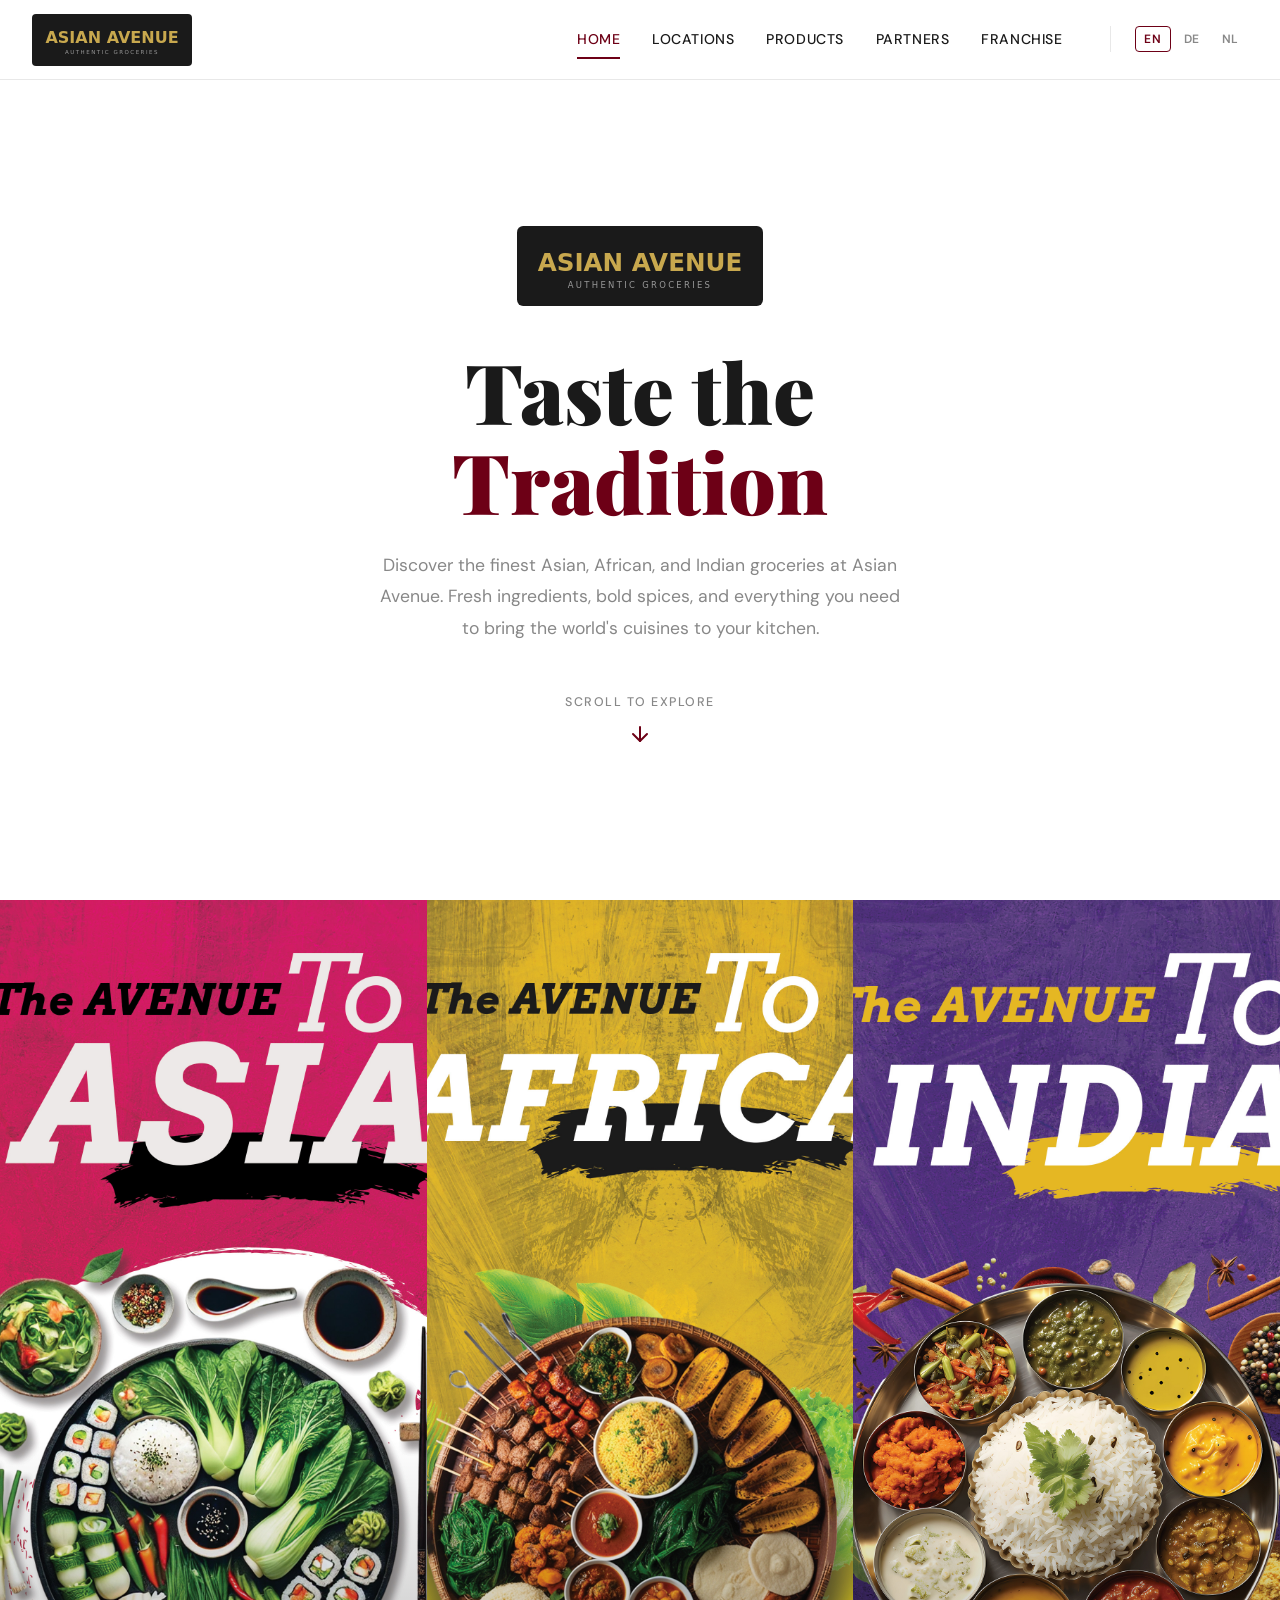
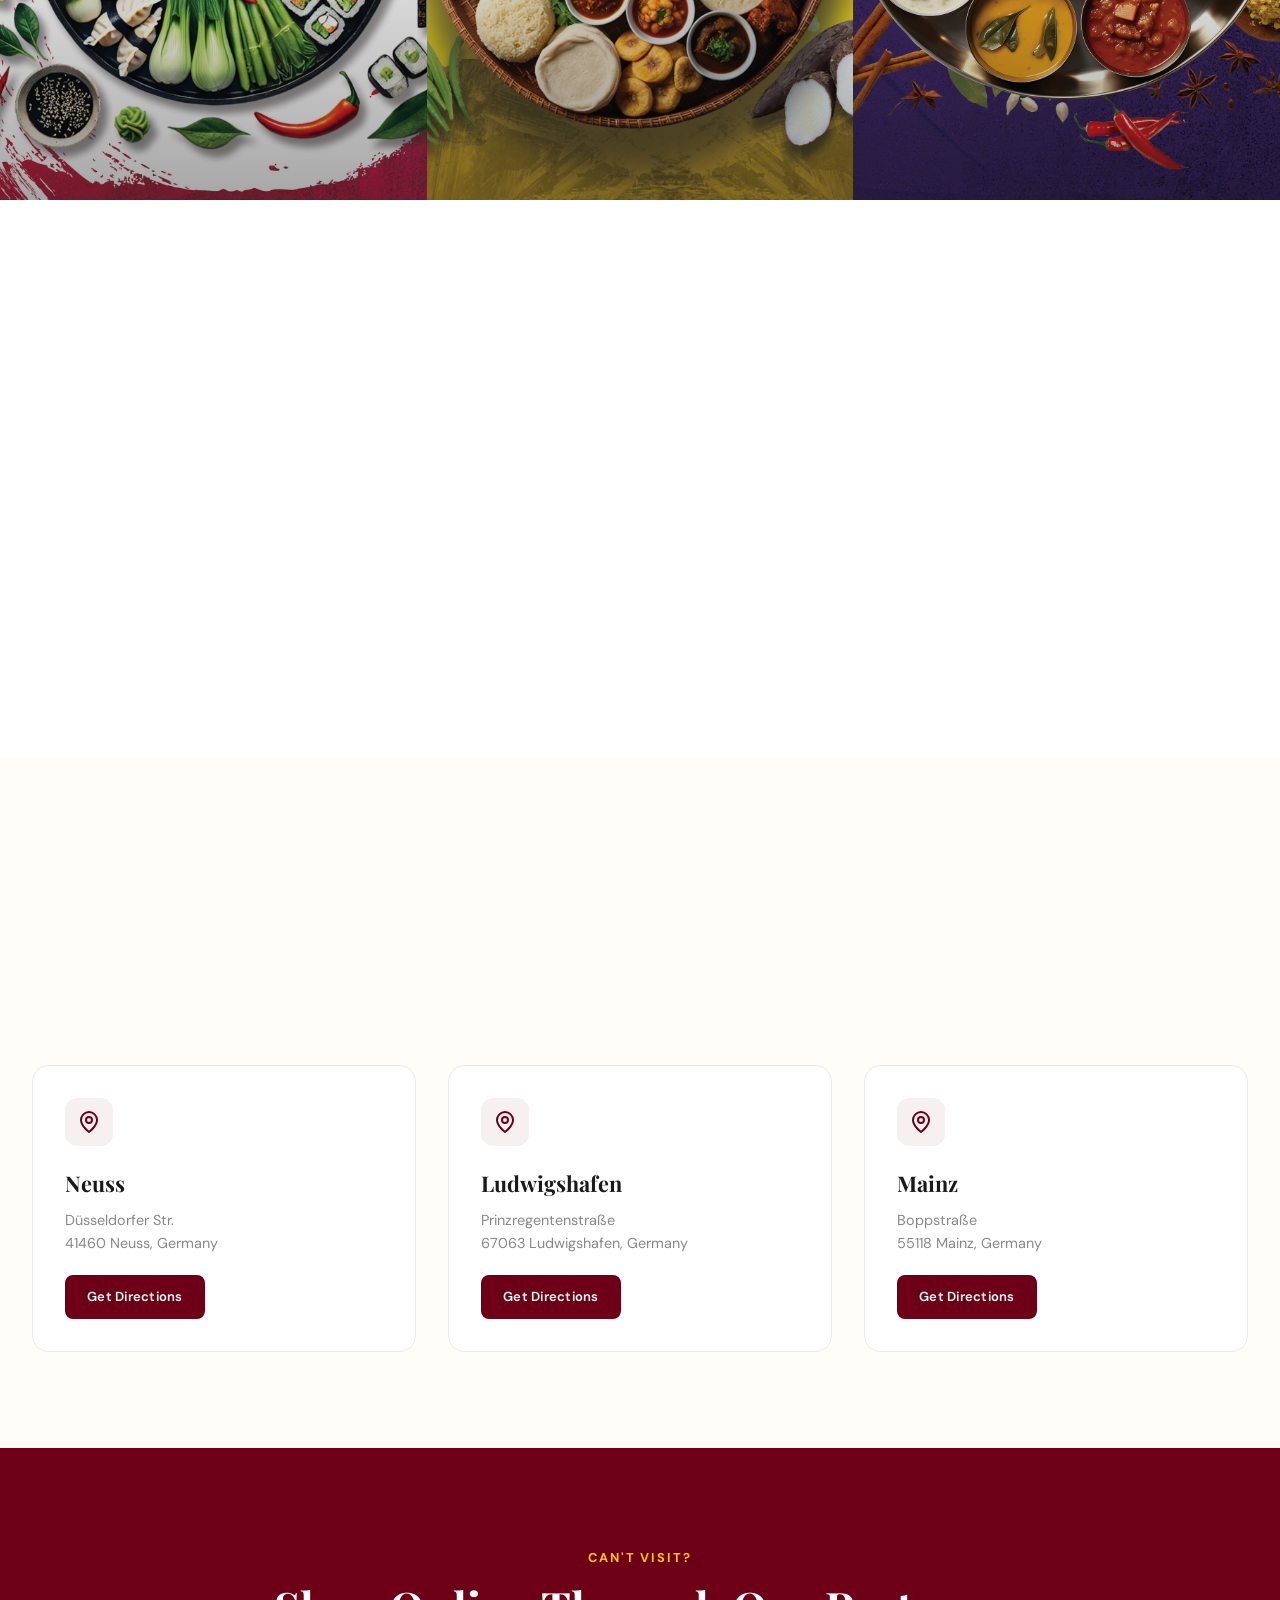
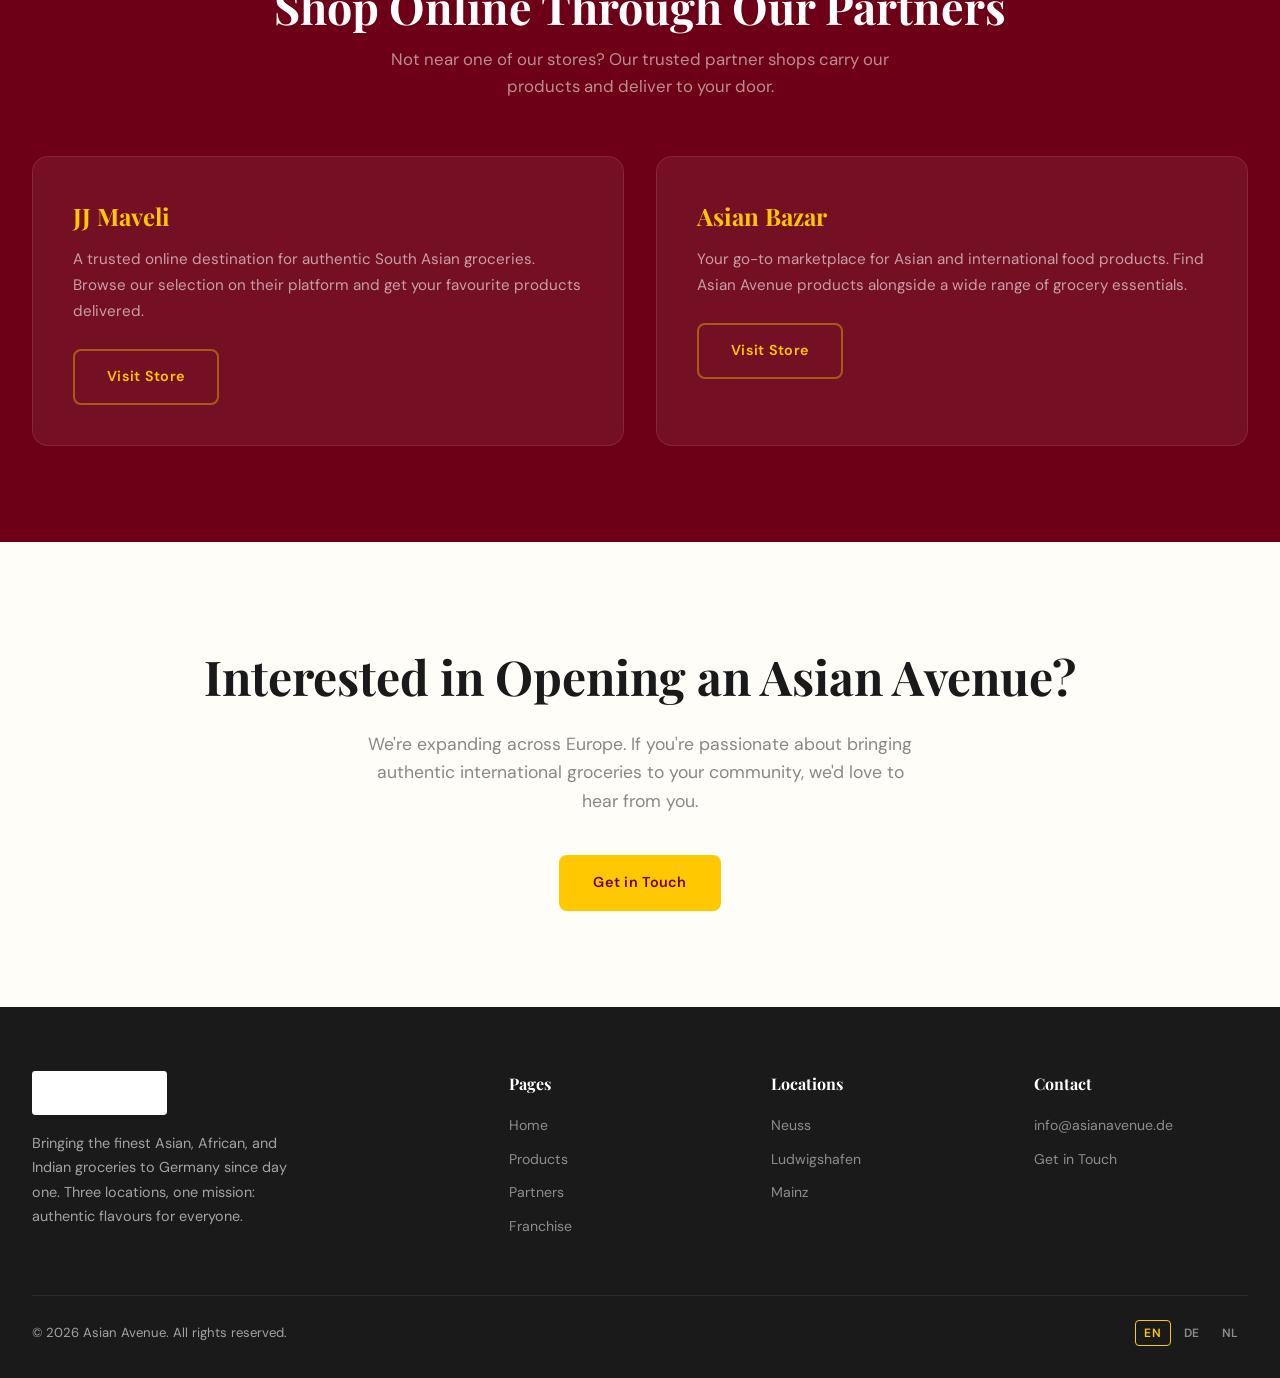
==== commit 5d14f918: "v2: Scroll-triggered Taste the Tradition hero with fade-in category panels Co-Authored-By: Claude Op" ====
--- a/index.html
+++ b/index.html
@@ -10,186 +10,161 @@
 </head>
 <body>
 
-  <!-- ========== NAVIGATION ========== -->
+  <!-- Navigation -->
   <nav class="navbar" role="navigation" aria-label="Main navigation">
     <div class="container">
       <a href="index.html" class="nav-logo" aria-label="Asian Avenue Home">
         <img src="images/logo.svg" alt="Asian Avenue" width="160" height="52">
       </a>
-
       <div class="nav-links">
         <a href="index.html" data-i18n="nav_home">Home</a>
         <a href="locations.html" data-i18n="nav_locations">Locations</a>
         <a href="products.html" data-i18n="nav_products">Products</a>
         <a href="partners.html" data-i18n="nav_partners">Partners</a>
         <a href="franchise.html" data-i18n="nav_franchise">Franchise</a>
-
         <div class="lang-switcher">
           <button data-lang="en" class="active" aria-label="English">EN</button>
           <button data-lang="de" aria-label="Deutsch">DE</button>
           <button data-lang="nl" aria-label="Nederlands">NL</button>
         </div>
       </div>
-
       <button class="nav-toggle" aria-label="Toggle navigation" aria-expanded="false">
         <span></span><span></span><span></span>
       </button>
     </div>
   </nav>
 
-  <!-- ========== HERO — TASTE THE TRADITION ========== -->
-  <section class="hero-landing">
-    <div class="hero-landing-content">
-      <img src="images/logo.svg" alt="Asian Avenue" class="hero-landing-logo">
-      <h1 class="hero-landing-title" data-i18n="hero_headline">Taste the <span class="gold">Tradition</span></h1>
-      <p class="hero-landing-sub" data-i18n="hero_text">Discover the finest Asian, African, and Indian groceries at Asian Avenue. Fresh ingredients, bold spices, and everything you need to bring the world's cuisines to your kitchen.</p>
-      <div class="scroll-indicator">
+  <!-- Hero: Taste the Tradition -->
+  <section class="hero-landing" id="hero">
+    <div class="hero-landing-inner">
+      <img src="images/logo.svg" alt="Asian Avenue" class="hero-logo">
+      <h1 class="hero-title" data-i18n="hero_headline">Taste the <span class="accent">Tradition</span></h1>
+      <p class="hero-subtitle" data-i18n="hero_text">Discover the finest Asian, African, and Indian groceries at Asian Avenue. Fresh ingredients, bold spices, and everything you need to bring the world's cuisines to your kitchen.</p>
+      <div class="scroll-hint">
         <span data-i18n="hero_scroll">Scroll to explore</span>
-        <div class="scroll-arrow">
-          <svg viewBox="0 0 24 24" fill="none" stroke="currentColor" stroke-width="2" stroke-linecap="round" stroke-linejoin="round"><path d="M12 5v14"/><path d="m19 12-7 7-7-7"/></svg>
-        </div>
-      </div>
-    </div>
-  </section>
-
-  <!-- ========== THREE CATEGORY PANELS (scroll reveal) ========== -->
-  <section class="category-panels" id="categories">
-    <a href="products.html#asian" class="cat-panel cat-panel-asia">
-      <img src="images/asian-food.jpg" alt="The Avenue to Asia — Asian food products">
-      <div class="cat-panel-overlay">
-        <span class="cat-panel-cta" data-i18n="cat_cta">Explore collection
-          <svg viewBox="0 0 24 24" fill="none" stroke="currentColor" stroke-width="2" stroke-linecap="round" stroke-linejoin="round"><path d="M5 12h14"/><path d="m12 5 7 7-7 7"/></svg>
-        </span>
-      </div>
-    </a>
-
-    <a href="products.html#african" class="cat-panel cat-panel-africa">
-      <img src="images/african-food.jpg" alt="The Avenue to Africa — African food products">
-      <div class="cat-panel-overlay">
-        <span class="cat-panel-cta" data-i18n="cat_cta">Explore collection
-          <svg viewBox="0 0 24 24" fill="none" stroke="currentColor" stroke-width="2" stroke-linecap="round" stroke-linejoin="round"><path d="M5 12h14"/><path d="m12 5 7 7-7 7"/></svg>
-        </span>
-      </div>
-    </a>
-
-    <a href="products.html#indian" class="cat-panel cat-panel-india">
-      <img src="images/indian-food.jpg" alt="The Avenue to India — Indian food products">
-      <div class="cat-panel-overlay">
-        <span class="cat-panel-cta" data-i18n="cat_cta">Explore collection
-          <svg viewBox="0 0 24 24" fill="none" stroke="currentColor" stroke-width="2" stroke-linecap="round" stroke-linejoin="round"><path d="M5 12h14"/><path d="m12 5 7 7-7 7"/></svg>
-        </span>
-      </div>
-    </a>
-  </section>
-
-  <!-- ========== ABOUT / INTRO ========== -->
-  <section class="intro">
-    <div class="container">
-      <div class="intro-content reveal">
-        <span class="section-tag" data-i18n="hero_badge">3 Locations across Germany</span>
-        <h2 class="intro-title" data-i18n="intro_title">Your Gateway to <span class="gold">Authentic</span> Flavours</h2>
-        <p class="intro-text" data-i18n="intro_text">
-          From aromatic Asian spices to vibrant African ingredients and rich Indian flavours — Asian Avenue brings the world to your doorstep. Visit one of our three stores across Germany.
-        </p>
-        <div class="intro-cta">
+        <div class="scroll-icon">
+          <svg width="24" height="24" viewBox="0 0 24 24" fill="none" stroke="currentColor" stroke-width="2" stroke-linecap="round" stroke-linejoin="round"><path d="M12 5v14"/><path d="m19 12-7 7-7-7"/></svg>
+        </div>
+      </div>
+    </div>
+  </section>
+
+  <!-- Category Panels: Asia / Africa / India -->
+  <section class="panels-section" id="panels">
+    <div class="panels-row">
+      <a href="products.html#asian" class="panel panel--asia">
+        <img src="images/asian-food.jpg" alt="The Avenue to Asia — Asian food products">
+        <div class="panel-hover">
+          <span class="panel-cta" data-i18n="cat_cta">Explore collection
+            <svg width="18" height="18" viewBox="0 0 24 24" fill="none" stroke="currentColor" stroke-width="2" stroke-linecap="round" stroke-linejoin="round"><path d="M5 12h14"/><path d="m12 5 7 7-7 7"/></svg>
+          </span>
+        </div>
+      </a>
+      <a href="products.html#african" class="panel panel--africa">
+        <img src="images/african-food.jpg" alt="The Avenue to Africa — African food products">
+        <div class="panel-hover">
+          <span class="panel-cta" data-i18n="cat_cta">Explore collection
+            <svg width="18" height="18" viewBox="0 0 24 24" fill="none" stroke="currentColor" stroke-width="2" stroke-linecap="round" stroke-linejoin="round"><path d="M5 12h14"/><path d="m12 5 7 7-7 7"/></svg>
+          </span>
+        </div>
+      </a>
+      <a href="products.html#indian" class="panel panel--india">
+        <img src="images/indian-food.jpg" alt="The Avenue to India — Indian food products">
+        <div class="panel-hover">
+          <span class="panel-cta" data-i18n="cat_cta">Explore collection
+            <svg width="18" height="18" viewBox="0 0 24 24" fill="none" stroke="currentColor" stroke-width="2" stroke-linecap="round" stroke-linejoin="round"><path d="M5 12h14"/><path d="m12 5 7 7-7 7"/></svg>
+          </span>
+        </div>
+      </a>
+    </div>
+  </section>
+
+  <!-- Intro -->
+  <section class="intro" id="about">
+    <div class="container">
+      <div class="intro-inner reveal">
+        <span class="tag" data-i18n="hero_badge">3 Locations across Germany</span>
+        <h2 class="intro-heading" data-i18n="intro_title">Your Gateway to <span class="accent">Authentic</span> Flavours</h2>
+        <p class="intro-body" data-i18n="intro_text">From aromatic Asian spices to vibrant African ingredients and rich Indian flavours — Asian Avenue brings the world to your doorstep. Visit one of our three stores across Germany.</p>
+        <div class="intro-buttons">
           <a href="locations.html" class="btn btn-dark" data-i18n="hero_cta_locations">Find a Store</a>
-          <a href="products.html" class="btn btn-outline-dark" data-i18n="hero_cta_products">Explore Products</a>
-        </div>
-      </div>
-    </div>
-  </section>
-
-  <!-- ========== LOCATIONS PREVIEW ========== -->
-  <section class="locations-preview" id="locations">
-    <div class="container">
-      <div class="section-header reveal">
-        <span class="section-tag" data-i18n="loc_tag">Visit Us</span>
-        <h2 class="section-title" data-i18n="loc_title">Our Stores</h2>
-        <p class="section-subtitle" data-i18n="loc_subtitle">
-          Three locations across Germany, ready to serve you with the finest international groceries.
-        </p>
-      </div>
-
-      <div class="locations-grid reveal">
-        <div class="location-card">
-          <div class="location-icon">
-            <svg viewBox="0 0 24 24" fill="none" stroke="currentColor" stroke-width="2" stroke-linecap="round" stroke-linejoin="round"><path d="M20 10c0 6-8 12-8 12s-8-6-8-12a8 8 0 0 1 16 0Z"/><circle cx="12" cy="10" r="3"/></svg>
-          </div>
+          <a href="products.html" class="btn btn-ghost" data-i18n="hero_cta_products">Explore Products</a>
+        </div>
+      </div>
+    </div>
+  </section>
+
+  <!-- Locations -->
+  <section class="locations" id="locations">
+    <div class="container">
+      <div class="section-head reveal">
+        <span class="tag" data-i18n="loc_tag">Visit Us</span>
+        <h2 class="section-heading" data-i18n="loc_title">Our Stores</h2>
+        <p class="section-desc" data-i18n="loc_subtitle">Three locations across Germany, ready to serve you with the finest international groceries.</p>
+      </div>
+      <div class="loc-grid reveal">
+        <div class="loc-card">
+          <div class="loc-icon"><svg width="24" height="24" viewBox="0 0 24 24" fill="none" stroke="currentColor" stroke-width="2" stroke-linecap="round" stroke-linejoin="round"><path d="M20 10c0 6-8 12-8 12s-8-6-8-12a8 8 0 0 1 16 0Z"/><circle cx="12" cy="10" r="3"/></svg></div>
           <h3 data-i18n="loc_neuss">Neuss</h3>
           <p>Düsseldorfer Str.<br>41460 Neuss, Germany</p>
-          <a href="locations.html" class="btn btn-dark" data-i18n="loc_cta">Get Directions</a>
-        </div>
-
-        <div class="location-card">
-          <div class="location-icon">
-            <svg viewBox="0 0 24 24" fill="none" stroke="currentColor" stroke-width="2" stroke-linecap="round" stroke-linejoin="round"><path d="M20 10c0 6-8 12-8 12s-8-6-8-12a8 8 0 0 1 16 0Z"/><circle cx="12" cy="10" r="3"/></svg>
-          </div>
+          <a href="locations.html" class="btn btn-dark btn-sm" data-i18n="loc_cta">Get Directions</a>
+        </div>
+        <div class="loc-card">
+          <div class="loc-icon"><svg width="24" height="24" viewBox="0 0 24 24" fill="none" stroke="currentColor" stroke-width="2" stroke-linecap="round" stroke-linejoin="round"><path d="M20 10c0 6-8 12-8 12s-8-6-8-12a8 8 0 0 1 16 0Z"/><circle cx="12" cy="10" r="3"/></svg></div>
           <h3 data-i18n="loc_ludwigshafen">Ludwigshafen</h3>
           <p>Prinzregentenstraße<br>67063 Ludwigshafen, Germany</p>
-          <a href="locations.html" class="btn btn-dark" data-i18n="loc_cta">Get Directions</a>
-        </div>
-
-        <div class="location-card">
-          <div class="location-icon">
-            <svg viewBox="0 0 24 24" fill="none" stroke="currentColor" stroke-width="2" stroke-linecap="round" stroke-linejoin="round"><path d="M20 10c0 6-8 12-8 12s-8-6-8-12a8 8 0 0 1 16 0Z"/><circle cx="12" cy="10" r="3"/></svg>
-          </div>
+          <a href="locations.html" class="btn btn-dark btn-sm" data-i18n="loc_cta">Get Directions</a>
+        </div>
+        <div class="loc-card">
+          <div class="loc-icon"><svg width="24" height="24" viewBox="0 0 24 24" fill="none" stroke="currentColor" stroke-width="2" stroke-linecap="round" stroke-linejoin="round"><path d="M20 10c0 6-8 12-8 12s-8-6-8-12a8 8 0 0 1 16 0Z"/><circle cx="12" cy="10" r="3"/></svg></div>
           <h3 data-i18n="loc_mainz">Mainz</h3>
           <p>Boppstraße<br>55118 Mainz, Germany</p>
-          <a href="locations.html" class="btn btn-dark" data-i18n="loc_cta">Get Directions</a>
-        </div>
-      </div>
-    </div>
-  </section>
-
-  <!-- ========== PARTNERS ========== -->
+          <a href="locations.html" class="btn btn-dark btn-sm" data-i18n="loc_cta">Get Directions</a>
+        </div>
+      </div>
+    </div>
+  </section>
+
+  <!-- Partners -->
   <section class="partners" id="partners">
     <div class="container">
-      <div class="section-header reveal">
-        <span class="section-tag" data-i18n="partner_tag">Can't Visit?</span>
-        <h2 class="section-title" data-i18n="partner_title">Shop Online Through Our Partners</h2>
-        <p class="section-subtitle" data-i18n="partner_subtitle">
-          Not near one of our stores? Our trusted partner shops carry our products and deliver to your door.
-        </p>
-      </div>
-
-      <div class="partners-grid reveal">
+      <div class="section-head reveal">
+        <span class="tag" data-i18n="partner_tag">Can't Visit?</span>
+        <h2 class="section-heading" data-i18n="partner_title">Shop Online Through Our Partners</h2>
+        <p class="section-desc" data-i18n="partner_subtitle">Not near one of our stores? Our trusted partner shops carry our products and deliver to your door.</p>
+      </div>
+      <div class="partner-grid reveal">
         <div class="partner-card">
           <h3 data-i18n="partner_jj_title">JJ Maveli</h3>
           <p data-i18n="partner_jj_text">A trusted online destination for authentic South Asian groceries. Browse our selection on their platform and get your favourite products delivered.</p>
-          <a href="partners.html" class="btn btn-outline" data-i18n="partner_cta">Visit Store</a>
-        </div>
-
+          <a href="partners.html" class="btn btn-outline-gold" data-i18n="partner_cta">Visit Store</a>
+        </div>
         <div class="partner-card">
           <h3 data-i18n="partner_ab_title">Asian Bazar</h3>
           <p data-i18n="partner_ab_text">Your go-to marketplace for Asian and international food products. Find Asian Avenue products alongside a wide range of grocery essentials.</p>
-          <a href="partners.html" class="btn btn-outline" data-i18n="partner_cta">Visit Store</a>
-        </div>
-      </div>
-    </div>
-  </section>
-
-  <!-- ========== FRANCHISE CTA ========== -->
-  <section class="franchise-cta">
+          <a href="partners.html" class="btn btn-outline-gold" data-i18n="partner_cta">Visit Store</a>
+        </div>
+      </div>
+    </div>
+  </section>
+
+  <!-- Franchise -->
+  <section class="franchise" id="franchise">
     <div class="container reveal">
       <h2 data-i18n="franchise_title">Interested in Opening an Asian Avenue?</h2>
-      <p data-i18n="franchise_text">
-        We're expanding across Europe. If you're passionate about bringing authentic international groceries to your community, we'd love to hear from you.
-      </p>
-      <a href="franchise.html" class="btn btn-primary" data-i18n="franchise_cta">Get in Touch</a>
-    </div>
-  </section>
-
-  <!-- ========== FOOTER ========== -->
-  <footer class="footer">
-    <div class="container">
-      <div class="footer-grid">
+      <p data-i18n="franchise_text">We're expanding across Europe. If you're passionate about bringing authentic international groceries to your community, we'd love to hear from you.</p>
+      <a href="franchise.html" class="btn btn-gold" data-i18n="franchise_cta">Get in Touch</a>
+    </div>
+  </section>
+
+  <!-- Footer -->
+  <footer class="site-footer">
+    <div class="container">
+      <div class="footer-cols">
         <div class="footer-brand">
           <img src="images/logo.svg" alt="Asian Avenue">
-          <p data-i18n="footer_desc">
-            Bringing the finest Asian, African, and Indian groceries to Germany since day one. Three locations, one mission: authentic flavours for everyone.
-          </p>
-        </div>
-
+          <p data-i18n="footer_desc">Bringing the finest Asian, African, and Indian groceries to Germany since day one. Three locations, one mission: authentic flavours for everyone.</p>
+        </div>
         <div>
           <h4 data-i18n="footer_pages">Pages</h4>
           <ul>
@@ -199,7 +174,6 @@
             <li><a href="franchise.html" data-i18n="nav_franchise">Franchise</a></li>
           </ul>
         </div>
-
         <div>
           <h4 data-i18n="footer_locations">Locations</h4>
           <ul>
@@ -208,7 +182,6 @@
             <li><a href="locations.html">Mainz</a></li>
           </ul>
         </div>
-
         <div>
           <h4 data-i18n="footer_contact">Contact</h4>
           <ul>
@@ -217,9 +190,8 @@
           </ul>
         </div>
       </div>
-
-      <div class="footer-bottom">
-        <span data-i18n="footer_copyright">© 2026 Asian Avenue. All rights reserved.</span>
+      <div class="footer-bar">
+        <span data-i18n="footer_copyright">&copy; 2026 Asian Avenue. All rights reserved.</span>
         <div class="lang-switcher">
           <button data-lang="en" class="active" aria-label="English">EN</button>
           <button data-lang="de" aria-label="Deutsch">DE</button>
--- a/css/styles.css
+++ b/css/styles.css
@@ -1,712 +1,171 @@
 /* ============================================
-   ASIAN AVENUE — Brand Stylesheet
-   Colors: Burgundy #6d0016 | Gold #ffc800
-   Main: White background, scroll-reveal hero
+   ASIAN AVENUE v2 — Scroll-Triggered Hero
+   Burgundy #6d0016 | Gold #ffc800 | White base
+   Updated: 2026-03-29
    ============================================ */
-
 @import url('https://fonts.googleapis.com/css2?family=Playfair+Display:ital,wght@0,400;0,700;0,900;1,400&family=DM+Sans:wght@300;400;500;600;700&display=swap');
 
-/* --- CSS Variables --- */
-:root {
-  --burgundy: #6d0016;
-  --burgundy-dark: #4a000f;
-  --burgundy-light: #8a0020;
-  --gold: #ffc800;
-  --gold-dark: #d4a600;
-  --gold-light: #ffe066;
-  --cream: #fffdf8;
-  --cream-dark: #f8f3ea;
-  --charcoal: #1a1a1a;
-  --charcoal-light: #2d2d2d;
-  --white: #ffffff;
-  --gray-100: #f7f7f7;
-  --gray-200: #e8e8e8;
-  --gray-300: #d1d1d1;
-  --gray-500: #888888;
-  --gray-700: #444444;
-
-  --font-display: 'Playfair Display', Georgia, serif;
-  --font-body: 'DM Sans', -apple-system, BlinkMacSystemFont, sans-serif;
-
-  --nav-height: 80px;
-  --max-width: 1280px;
-  --transition: 0.3s cubic-bezier(0.4, 0, 0.2, 1);
+:root{
+  --burgundy:#6d0016;--burgundy-dark:#4a000f;--burgundy-light:#8a0020;
+  --gold:#ffc800;--gold-dark:#d4a600;--gold-light:#ffe066;
+  --cream:#fffdf8;--charcoal:#1a1a1a;--charcoal-light:#2d2d2d;
+  --white:#ffffff;--g100:#f7f7f7;--g200:#e8e8e8;--g300:#d1d1d1;--g500:#888;--g700:#444;
+  --display:'Playfair Display',Georgia,serif;
+  --body:'DM Sans',-apple-system,BlinkMacSystemFont,sans-serif;
+  --nav-h:80px;--max-w:1280px;
+  --ease:cubic-bezier(.4,0,.2,1);
 }
 
-/* --- Reset & Base --- */
-*, *::before, *::after { box-sizing: border-box; margin: 0; padding: 0; }
-html { scroll-behavior: smooth; }
-body {
-  font-family: var(--font-body);
-  font-weight: 400;
-  color: var(--charcoal);
-  background: var(--white);
-  line-height: 1.6;
-  -webkit-font-smoothing: antialiased;
-  overflow-x: hidden;
+/* Reset */
+*,*::before,*::after{box-sizing:border-box;margin:0;padding:0}
+html{scroll-behavior:smooth}
+body{font-family:var(--body);color:var(--charcoal);background:var(--white);line-height:1.6;-webkit-font-smoothing:antialiased;overflow-x:hidden}
+img{max-width:100%;height:auto;display:block}
+a{text-decoration:none;color:inherit;transition:color .3s var(--ease)}
+ul{list-style:none}
+
+.container{max-width:var(--max-w);margin:0 auto;padding:0 2rem}
+.accent{color:var(--burgundy)}
+
+/* ── NAV ── */
+.navbar{position:fixed;top:0;left:0;right:0;z-index:1000;height:var(--nav-h);background:var(--white);border-bottom:1px solid var(--g200);transition:box-shadow .3s var(--ease)}
+.navbar.scrolled{box-shadow:0 2px 24px rgba(0,0,0,.07)}
+.navbar .container{display:flex;align-items:center;justify-content:space-between;height:100%}
+.nav-logo img{height:52px;width:auto}
+.nav-links{display:flex;align-items:center;gap:2rem}
+.nav-links a{font-size:.88rem;font-weight:500;color:var(--charcoal);letter-spacing:.04em;text-transform:uppercase;padding:.5rem 0;position:relative;transition:color .3s var(--ease)}
+.nav-links a::after{content:'';position:absolute;bottom:0;left:0;width:0;height:2px;background:var(--burgundy);transition:width .3s var(--ease)}
+.nav-links a:hover,.nav-links a.active{color:var(--burgundy)}
+.nav-links a:hover::after,.nav-links a.active::after{width:100%}
+
+.lang-switcher{display:flex;align-items:center;gap:.25rem;margin-left:1rem;padding-left:1.5rem;border-left:1px solid var(--g200)}
+.lang-switcher button{background:none;border:1px solid transparent;color:var(--g500);font-family:var(--body);font-size:.75rem;font-weight:600;padding:.25rem .5rem;border-radius:4px;cursor:pointer;transition:all .3s var(--ease);letter-spacing:.05em}
+.lang-switcher button:hover{color:var(--charcoal);border-color:var(--g300)}
+.lang-switcher button.active{color:var(--burgundy);border-color:var(--burgundy)}
+
+.nav-toggle{display:none;flex-direction:column;gap:5px;background:none;border:none;cursor:pointer;padding:4px}
+.nav-toggle span{width:24px;height:2px;background:var(--charcoal);border-radius:2px;transition:all .3s var(--ease)}
+
+/* ── HERO LANDING ── */
+.hero-landing{min-height:100vh;display:flex;align-items:center;justify-content:center;padding-top:var(--nav-h);background:var(--white);position:relative}
+.hero-landing-inner{text-align:center;max-width:680px;padding:2rem;animation:heroIn 1s ease-out both}
+.hero-logo{height:80px;margin:0 auto 2.5rem}
+.hero-title{font-family:var(--display);font-size:clamp(3rem,6.5vw,5.2rem);font-weight:900;line-height:1.08;color:var(--charcoal);margin-bottom:1.5rem}
+.hero-subtitle{font-size:1.1rem;color:var(--g500);line-height:1.8;max-width:520px;margin:0 auto 3rem}
+
+.scroll-hint{display:flex;flex-direction:column;align-items:center;gap:.6rem;animation:heroIn 1s ease-out .5s both}
+.scroll-hint span{font-size:.78rem;font-weight:500;letter-spacing:.12em;text-transform:uppercase;color:var(--g500)}
+.scroll-icon{animation:bounce 2s ease-in-out infinite;color:var(--burgundy)}
+
+@keyframes heroIn{from{opacity:0;transform:translateY(30px)}to{opacity:1;transform:translateY(0)}}
+@keyframes bounce{0%,100%{transform:translateY(0)}50%{transform:translateY(8px)}}
+
+/* ── CATEGORY PANELS ── */
+.panels-section{width:100%;height:100vh;overflow:hidden;background:var(--charcoal)}
+.panels-row{display:flex;width:100%;height:100%}
+
+.panel{flex:1;position:relative;overflow:hidden;cursor:pointer;opacity:0;transform:scale(.92) translateY(40px);transition:opacity .9s ease-out,transform .9s ease-out}
+.panel.in-view{opacity:1;transform:scale(1) translateY(0)}
+.panel--africa{transition-delay:.12s}
+.panel--india{transition-delay:.24s}
+
+.panel img{width:100%;height:100%;object-fit:cover;transition:transform .6s var(--ease)}
+.panel:hover img{transform:scale(1.06)}
+
+.panel-hover{position:absolute;inset:0;background:linear-gradient(to top,rgba(0,0,0,.35) 0%,transparent 40%);display:flex;align-items:flex-end;justify-content:center;padding:2.5rem 1.5rem;transition:background .3s var(--ease)}
+.panel:hover .panel-hover{background:linear-gradient(to top,rgba(109,0,22,.55) 0%,rgba(109,0,22,.08) 50%)}
+
+.panel-cta{display:inline-flex;align-items:center;gap:.4rem;font-family:var(--body);font-size:.88rem;font-weight:600;color:var(--gold);opacity:0;transform:translateY(10px);transition:all .3s var(--ease)}
+.panel:hover .panel-cta{opacity:1;transform:translateY(0)}
+.panel:hover .panel-cta svg{transform:translateX(4px)}
+.panel-cta svg{transition:transform .3s var(--ease)}
+
+/* ── INTRO ── */
+.intro{padding:6rem 0;background:var(--white)}
+.intro-inner{max-width:720px;margin:0 auto;text-align:center}
+.intro-heading{font-family:var(--display);font-size:clamp(2.2rem,4vw,3.2rem);font-weight:900;line-height:1.15;color:var(--charcoal);margin-bottom:1.25rem}
+.intro-body{font-size:1.1rem;color:var(--g500);line-height:1.8;margin-bottom:2.5rem}
+.intro-buttons{display:flex;justify-content:center;gap:1rem}
+
+/* ── SHARED ── */
+.tag{display:inline-block;font-size:.8rem;font-weight:700;letter-spacing:.15em;text-transform:uppercase;color:var(--burgundy);margin-bottom:.75rem}
+.section-head{text-align:center;margin-bottom:3.5rem}
+.section-heading{font-family:var(--display);font-size:clamp(2rem,4vw,2.8rem);font-weight:700;color:var(--charcoal);line-height:1.2}
+.section-desc{font-size:1.05rem;color:var(--g500);margin-top:.75rem;max-width:540px;margin-left:auto;margin-right:auto}
+
+/* ── BUTTONS ── */
+.btn{display:inline-flex;align-items:center;gap:.5rem;padding:.9rem 2rem;border-radius:8px;font-family:var(--body);font-size:.9rem;font-weight:600;letter-spacing:.02em;cursor:pointer;transition:all .3s var(--ease);border:2px solid transparent}
+.btn-dark{background:var(--burgundy);color:var(--white);border-color:var(--burgundy)}
+.btn-dark:hover{background:var(--burgundy-dark);transform:translateY(-2px);box-shadow:0 8px 24px rgba(109,0,22,.25)}
+.btn-ghost{background:transparent;color:var(--burgundy);border-color:var(--burgundy)}
+.btn-ghost:hover{background:var(--burgundy);color:var(--white);transform:translateY(-2px);box-shadow:0 8px 24px rgba(109,0,22,.15)}
+.btn-gold{background:var(--gold);color:var(--burgundy);border-color:var(--gold)}
+.btn-gold:hover{background:var(--gold-light);transform:translateY(-2px);box-shadow:0 8px 24px rgba(255,200,0,.3)}
+.btn-outline-gold{background:transparent;color:var(--gold);border-color:rgba(255,200,0,.4)}
+.btn-outline-gold:hover{border-color:var(--gold);background:rgba(255,200,0,.08);transform:translateY(-2px)}
+.btn-sm{padding:.6rem 1.25rem;font-size:.82rem}
+
+/* ── LOCATIONS ── */
+.locations{padding:6rem 0;background:var(--cream)}
+.loc-grid{display:grid;grid-template-columns:repeat(3,1fr);gap:2rem;margin-top:3rem}
+.loc-card{background:var(--white);border:1px solid var(--g200);border-radius:16px;padding:2rem;transition:all .3s var(--ease);position:relative;overflow:hidden}
+.loc-card::before{content:'';position:absolute;top:0;left:0;right:0;height:4px;background:linear-gradient(90deg,var(--burgundy),var(--gold));transform:scaleX(0);transition:transform .3s var(--ease);transform-origin:left}
+.loc-card:hover{border-color:var(--burgundy);box-shadow:0 12px 40px rgba(109,0,22,.08);transform:translateY(-4px)}
+.loc-card:hover::before{transform:scaleX(1)}
+.loc-icon{width:48px;height:48px;background:rgba(109,0,22,.06);border-radius:12px;display:flex;align-items:center;justify-content:center;margin-bottom:1.25rem;color:var(--burgundy)}
+.loc-card h3{font-family:var(--display);font-size:1.35rem;font-weight:700;color:var(--charcoal);margin-bottom:.5rem}
+.loc-card p{font-size:.9rem;color:var(--g500);line-height:1.6}
+.loc-card .btn{margin-top:1.25rem}
+
+/* ── PARTNERS ── */
+.partners{padding:6rem 0;background:var(--burgundy);color:var(--white)}
+.partners .tag{color:var(--gold)}
+.partners .section-heading{color:var(--white)}
+.partners .section-desc{color:rgba(255,255,255,.55)}
+.partner-grid{display:grid;grid-template-columns:repeat(2,1fr);gap:2rem;margin-top:3rem}
+.partner-card{background:rgba(255,255,255,.06);border:1px solid rgba(255,255,255,.1);border-radius:16px;padding:2.5rem;transition:all .3s var(--ease)}
+.partner-card:hover{border-color:var(--gold);transform:translateY(-4px);box-shadow:0 16px 40px rgba(0,0,0,.3)}
+.partner-card h3{font-family:var(--display);font-size:1.5rem;font-weight:700;color:var(--gold);margin-bottom:.75rem}
+.partner-card p{font-size:.95rem;color:rgba(255,255,255,.6);line-height:1.7;margin-bottom:1.5rem}
+
+/* ── FRANCHISE ── */
+.franchise{padding:6rem 0;background:var(--cream);text-align:center}
+.franchise h2{font-family:var(--display);font-size:clamp(2rem,4vw,3rem);font-weight:700;color:var(--charcoal);margin-bottom:1rem}
+.franchise p{font-size:1.1rem;color:var(--g500);max-width:560px;margin:0 auto 2.5rem}
+
+/* ── FOOTER ── */
+.site-footer{background:var(--charcoal);color:rgba(255,255,255,.6);padding:4rem 0 2rem}
+.footer-cols{display:grid;grid-template-columns:2fr 1fr 1fr 1fr;gap:3rem;margin-bottom:3rem}
+.footer-brand img{height:44px;filter:brightness(0) invert(1);margin-bottom:1rem}
+.footer-brand p{font-size:.9rem;line-height:1.7;max-width:280px}
+.site-footer h4{font-family:var(--display);font-size:1rem;font-weight:700;color:var(--white);margin-bottom:1rem}
+.site-footer ul li{margin-bottom:.5rem}
+.site-footer ul a{font-size:.88rem;color:rgba(255,255,255,.5);transition:color .3s var(--ease)}
+.site-footer ul a:hover{color:var(--gold)}
+.footer-bar{border-top:1px solid rgba(255,255,255,.08);padding-top:1.5rem;display:flex;justify-content:space-between;align-items:center;font-size:.82rem}
+.footer-bar .lang-switcher{border-left:none;margin-left:0;padding-left:0}
+.footer-bar .lang-switcher button{color:rgba(255,255,255,.5)}
+.footer-bar .lang-switcher button:hover{color:var(--white);border-color:rgba(255,255,255,.3)}
+.footer-bar .lang-switcher button.active{color:var(--gold);border-color:var(--gold)}
+
+/* ── REVEAL ── */
+.reveal{opacity:0;transform:translateY(30px);transition:opacity .8s ease-out,transform .8s ease-out}
+.reveal.visible{opacity:1;transform:translateY(0)}
+
+/* ── RESPONSIVE ── */
+@media(max-width:1024px){.footer-cols{grid-template-columns:1fr 1fr}}
+@media(max-width:768px){
+  .nav-links{display:none}
+  .nav-toggle{display:flex}
+  .nav-links.open{display:flex;flex-direction:column;position:absolute;top:var(--nav-h);left:0;right:0;background:var(--white);padding:2rem;gap:1rem;border-top:1px solid var(--g200);box-shadow:0 12px 40px rgba(0,0,0,.1)}
+  .nav-links.open .lang-switcher{margin-left:0;padding-left:0;border-left:none;padding-top:1rem;border-top:1px solid var(--g200)}
+  .hero-title{font-size:clamp(2.5rem,8vw,4rem)}
+  .panels-row{flex-direction:column}
+  .panel{flex:none;height:33.33vh;min-height:220px}
+  .panel-cta{opacity:1;transform:translateY(0)}
+  .intro-buttons{flex-direction:column;align-items:center}
+  .loc-grid{grid-template-columns:1fr}
+  .partner-grid{grid-template-columns:1fr}
+  .footer-cols{grid-template-columns:1fr;gap:2rem}
+  .footer-bar{flex-direction:column;gap:.5rem;text-align:center}
 }
-img { max-width: 100%; height: auto; display: block; }
-a { text-decoration: none; color: inherit; transition: color var(--transition); }
-ul { list-style: none; }
-
-/* --- Utility --- */
-.container { max-width: var(--max-width); margin: 0 auto; padding: 0 2rem; }
-.gold { color: var(--burgundy); }
-
-/* ========================================
-   NAVIGATION — White background
-   ======================================== */
-.navbar {
-  position: fixed;
-  top: 0; left: 0; right: 0;
-  z-index: 1000;
-  height: var(--nav-height);
-  background: var(--white);
-  border-bottom: 1px solid var(--gray-200);
-  transition: box-shadow var(--transition);
-}
-.navbar.scrolled {
-  box-shadow: 0 2px 20px rgba(0,0,0,0.08);
-}
-.navbar .container {
-  display: flex;
-  align-items: center;
-  justify-content: space-between;
-  height: 100%;
-}
-.nav-logo img {
-  height: 52px;
-  width: auto;
-}
-.nav-links {
-  display: flex;
-  align-items: center;
-  gap: 2rem;
-}
-.nav-links a {
-  font-family: var(--font-body);
-  font-size: 0.9rem;
-  font-weight: 500;
-  color: var(--charcoal);
-  letter-spacing: 0.03em;
-  text-transform: uppercase;
-  padding: 0.5rem 0;
-  position: relative;
-  transition: color var(--transition);
-}
-.nav-links a::after {
-  content: '';
-  position: absolute;
-  bottom: 0; left: 0;
-  width: 0; height: 2px;
-  background: var(--burgundy);
-  transition: width var(--transition);
-}
-.nav-links a:hover,
-.nav-links a.active {
-  color: var(--burgundy);
-}
-.nav-links a:hover::after,
-.nav-links a.active::after {
-  width: 100%;
-}
-
-/* Language Switcher */
-.lang-switcher {
-  display: flex;
-  align-items: center;
-  gap: 0.25rem;
-  margin-left: 1rem;
-  padding-left: 1.5rem;
-  border-left: 1px solid var(--gray-200);
-}
-.lang-switcher button {
-  background: none;
-  border: 1px solid transparent;
-  color: var(--gray-500);
-  font-family: var(--font-body);
-  font-size: 0.75rem;
-  font-weight: 600;
-  padding: 0.25rem 0.5rem;
-  border-radius: 4px;
-  cursor: pointer;
-  transition: all var(--transition);
-  letter-spacing: 0.05em;
-}
-.lang-switcher button:hover {
-  color: var(--charcoal);
-  border-color: var(--gray-300);
-}
-.lang-switcher button.active {
-  color: var(--burgundy);
-  border-color: var(--burgundy);
-}
-
-/* Mobile Nav Toggle */
-.nav-toggle {
-  display: none;
-  flex-direction: column;
-  gap: 5px;
-  background: none;
-  border: none;
-  cursor: pointer;
-  padding: 4px;
-}
-.nav-toggle span {
-  width: 24px;
-  height: 2px;
-  background: var(--charcoal);
-  border-radius: 2px;
-  transition: all var(--transition);
-}
-
-/* ========================================
-   HERO LANDING — "Taste the Tradition"
-   ======================================== */
-.hero-landing {
-  min-height: 100vh;
-  display: flex;
-  align-items: center;
-  justify-content: center;
-  padding-top: var(--nav-height);
-  background: var(--white);
-  position: relative;
-}
-.hero-landing-content {
-  text-align: center;
-  max-width: 700px;
-  padding: 2rem;
-  animation: fadeInUp 1s ease-out;
-}
-.hero-landing-logo {
-  height: 80px;
-  margin: 0 auto 2.5rem;
-}
-.hero-landing-title {
-  font-family: var(--font-display);
-  font-size: clamp(3rem, 6vw, 5rem);
-  font-weight: 900;
-  line-height: 1.1;
-  color: var(--charcoal);
-  margin-bottom: 1.5rem;
-}
-.hero-landing-title .gold {
-  color: var(--burgundy);
-}
-.hero-landing-sub {
-  font-size: 1.1rem;
-  color: var(--gray-500);
-  line-height: 1.8;
-  max-width: 520px;
-  margin: 0 auto 3rem;
-}
-
-/* Scroll indicator */
-.scroll-indicator {
-  display: flex;
-  flex-direction: column;
-  align-items: center;
-  gap: 0.75rem;
-  color: var(--gray-500);
-  font-size: 0.8rem;
-  font-weight: 500;
-  letter-spacing: 0.1em;
-  text-transform: uppercase;
-  animation: fadeInUp 1s ease-out 0.5s both;
-}
-.scroll-arrow {
-  width: 28px;
-  height: 28px;
-  animation: bounceDown 2s ease-in-out infinite;
-}
-.scroll-arrow svg {
-  width: 100%;
-  height: 100%;
-  color: var(--burgundy);
-}
-
-@keyframes bounceDown {
-  0%, 100% { transform: translateY(0); }
-  50% { transform: translateY(8px); }
-}
-
-/* ========================================
-   CATEGORY PANELS — Scroll Reveal
-   ======================================== */
-.category-panels {
-  display: flex;
-  width: 100%;
-  height: 100vh;
-  position: relative;
-  overflow: hidden;
-}
-.cat-panel {
-  flex: 1;
-  position: relative;
-  overflow: hidden;
-  cursor: pointer;
-  /* Scroll reveal animation */
-  opacity: 0;
-  transform: translateY(60px);
-  transition: opacity 0.8s ease-out, transform 0.8s ease-out;
-}
-.cat-panel.visible {
-  opacity: 1;
-  transform: translateY(0);
-}
-/* Stagger the panels */
-.cat-panel-africa {
-  transition-delay: 0.15s;
-}
-.cat-panel-india {
-  transition-delay: 0.3s;
-}
-.cat-panel img {
-  width: 100%;
-  height: 100%;
-  object-fit: cover;
-  transition: transform 0.6s cubic-bezier(0.4, 0, 0.2, 1);
-}
-.cat-panel:hover img {
-  transform: scale(1.05);
-}
-.cat-panel-overlay {
-  position: absolute;
-  inset: 0;
-  background: linear-gradient(to top, rgba(0,0,0,0.35) 0%, transparent 40%);
-  display: flex;
-  align-items: flex-end;
-  justify-content: center;
-  padding: 2.5rem 1.5rem;
-  transition: background var(--transition);
-}
-.cat-panel:hover .cat-panel-overlay {
-  background: linear-gradient(to top, rgba(109,0,22,0.55) 0%, rgba(109,0,22,0.08) 50%);
-}
-.cat-panel-cta {
-  display: inline-flex;
-  align-items: center;
-  gap: 0.4rem;
-  font-family: var(--font-body);
-  font-size: 0.9rem;
-  font-weight: 600;
-  color: var(--gold);
-  letter-spacing: 0.03em;
-  opacity: 0;
-  transform: translateY(10px);
-  transition: all var(--transition);
-}
-.cat-panel:hover .cat-panel-cta {
-  opacity: 1;
-  transform: translateY(0);
-}
-.cat-panel-cta svg {
-  width: 18px; height: 18px;
-  transition: transform var(--transition);
-}
-.cat-panel:hover .cat-panel-cta svg {
-  transform: translateX(4px);
-}
-
-/* ========================================
-   INTRO SECTION
-   ======================================== */
-.intro {
-  padding: 6rem 0;
-  background: var(--white);
-}
-.intro-content {
-  max-width: 720px;
-  margin: 0 auto;
-  text-align: center;
-}
-.intro-title {
-  font-family: var(--font-display);
-  font-size: clamp(2.2rem, 4vw, 3.2rem);
-  font-weight: 900;
-  line-height: 1.15;
-  color: var(--charcoal);
-  margin-bottom: 1.25rem;
-}
-.intro-text {
-  font-size: 1.1rem;
-  color: var(--gray-500);
-  line-height: 1.8;
-  margin-bottom: 2.5rem;
-}
-.intro-cta {
-  display: flex;
-  justify-content: center;
-  gap: 1rem;
-}
-
-/* --- Section Shared --- */
-.section-header {
-  text-align: center;
-  margin-bottom: 3.5rem;
-}
-.section-tag {
-  display: inline-block;
-  font-size: 0.8rem;
-  font-weight: 700;
-  letter-spacing: 0.15em;
-  text-transform: uppercase;
-  color: var(--burgundy);
-  margin-bottom: 0.75rem;
-}
-.section-title {
-  font-family: var(--font-display);
-  font-size: clamp(2rem, 4vw, 2.8rem);
-  font-weight: 700;
-  color: var(--charcoal);
-  line-height: 1.2;
-}
-.section-subtitle {
-  font-size: 1.05rem;
-  color: var(--gray-500);
-  margin-top: 0.75rem;
-  max-width: 540px;
-  margin-left: auto;
-  margin-right: auto;
-}
-
-/* --- Buttons --- */
-.btn {
-  display: inline-flex;
-  align-items: center;
-  gap: 0.5rem;
-  padding: 0.9rem 2rem;
-  border-radius: 8px;
-  font-family: var(--font-body);
-  font-size: 0.9rem;
-  font-weight: 600;
-  letter-spacing: 0.02em;
-  cursor: pointer;
-  transition: all var(--transition);
-  border: 2px solid transparent;
-}
-.btn-primary {
-  background: var(--gold);
-  color: var(--burgundy);
-  border-color: var(--gold);
-}
-.btn-primary:hover {
-  background: var(--gold-light);
-  border-color: var(--gold-light);
-  transform: translateY(-2px);
-  box-shadow: 0 8px 24px rgba(255,200,0,0.3);
-}
-.btn-dark {
-  background: var(--burgundy);
-  color: var(--white);
-  border-color: var(--burgundy);
-}
-.btn-dark:hover {
-  background: var(--burgundy-dark);
-  transform: translateY(-2px);
-  box-shadow: 0 8px 24px rgba(109,0,22,0.25);
-}
-.btn-outline {
-  background: transparent;
-  color: var(--white);
-  border-color: rgba(255,255,255,0.35);
-}
-.btn-outline:hover {
-  border-color: var(--white);
-  background: rgba(255,255,255,0.08);
-  transform: translateY(-2px);
-}
-.btn-outline-dark {
-  background: transparent;
-  color: var(--burgundy);
-  border-color: var(--burgundy);
-}
-.btn-outline-dark:hover {
-  background: var(--burgundy);
-  color: var(--white);
-  transform: translateY(-2px);
-  box-shadow: 0 8px 24px rgba(109,0,22,0.15);
-}
-
-/* ========================================
-   LOCATIONS PREVIEW
-   ======================================== */
-.locations-preview {
-  padding: 6rem 0;
-  background: var(--cream);
-}
-.locations-grid {
-  display: grid;
-  grid-template-columns: repeat(3, 1fr);
-  gap: 2rem;
-  margin-top: 3rem;
-}
-.location-card {
-  background: var(--white);
-  border: 1px solid var(--gray-200);
-  border-radius: 16px;
-  padding: 2rem;
-  transition: all var(--transition);
-  position: relative;
-  overflow: hidden;
-}
-.location-card::before {
-  content: '';
-  position: absolute;
-  top: 0; left: 0; right: 0;
-  height: 4px;
-  background: linear-gradient(90deg, var(--burgundy), var(--gold));
-  transform: scaleX(0);
-  transition: transform var(--transition);
-  transform-origin: left;
-}
-.location-card:hover {
-  border-color: var(--burgundy);
-  box-shadow: 0 12px 40px rgba(109,0,22,0.08);
-  transform: translateY(-4px);
-}
-.location-card:hover::before {
-  transform: scaleX(1);
-}
-.location-icon {
-  width: 48px; height: 48px;
-  background: rgba(109,0,22,0.06);
-  border-radius: 12px;
-  display: flex;
-  align-items: center;
-  justify-content: center;
-  margin-bottom: 1.25rem;
-}
-.location-icon svg {
-  width: 24px; height: 24px;
-  color: var(--burgundy);
-}
-.location-card h3 {
-  font-family: var(--font-display);
-  font-size: 1.35rem;
-  font-weight: 700;
-  color: var(--charcoal);
-  margin-bottom: 0.5rem;
-}
-.location-card p {
-  font-size: 0.9rem;
-  color: var(--gray-500);
-  line-height: 1.6;
-}
-.location-card .btn {
-  margin-top: 1.25rem;
-  padding: 0.6rem 1.25rem;
-  font-size: 0.82rem;
-}
-
-/* ========================================
-   PARTNERS
-   ======================================== */
-.partners {
-  padding: 6rem 0;
-  background: var(--burgundy);
-  color: var(--white);
-}
-.partners .section-tag { color: var(--gold); }
-.partners .section-title { color: var(--white); }
-.partners .section-subtitle { color: rgba(255,255,255,0.55); }
-.partners-grid {
-  display: grid;
-  grid-template-columns: repeat(2, 1fr);
-  gap: 2rem;
-  margin-top: 3rem;
-}
-.partner-card {
-  background: rgba(255,255,255,0.06);
-  border: 1px solid rgba(255,255,255,0.1);
-  border-radius: 16px;
-  padding: 2.5rem;
-  transition: all var(--transition);
-}
-.partner-card:hover {
-  border-color: var(--gold);
-  transform: translateY(-4px);
-  box-shadow: 0 16px 40px rgba(0,0,0,0.3);
-}
-.partner-card h3 {
-  font-family: var(--font-display);
-  font-size: 1.5rem;
-  font-weight: 700;
-  color: var(--gold);
-  margin-bottom: 0.75rem;
-}
-.partner-card p {
-  font-size: 0.95rem;
-  color: rgba(255,255,255,0.6);
-  line-height: 1.7;
-  margin-bottom: 1.5rem;
-}
-.partner-card .btn-outline {
-  border-color: rgba(255,200,0,0.4);
-  color: var(--gold);
-}
-.partner-card .btn-outline:hover {
-  border-color: var(--gold);
-  background: rgba(255,200,0,0.08);
-}
-
-/* ========================================
-   FRANCHISE CTA
-   ======================================== */
-.franchise-cta {
-  padding: 6rem 0;
-  background: var(--cream);
-}
-.franchise-cta .container {
-  text-align: center;
-}
-.franchise-cta h2 {
-  font-family: var(--font-display);
-  font-size: clamp(2rem, 4vw, 3rem);
-  font-weight: 700;
-  color: var(--charcoal);
-  margin-bottom: 1rem;
-}
-.franchise-cta p {
-  font-size: 1.1rem;
-  color: var(--gray-500);
-  max-width: 560px;
-  margin: 0 auto 2.5rem;
-}
-
-/* ========================================
-   FOOTER
-   ======================================== */
-.footer {
-  background: var(--charcoal);
-  color: rgba(255,255,255,0.6);
-  padding: 4rem 0 2rem;
-}
-.footer-grid {
-  display: grid;
-  grid-template-columns: 2fr 1fr 1fr 1fr;
-  gap: 3rem;
-  margin-bottom: 3rem;
-}
-.footer-brand img {
-  height: 44px;
-  filter: brightness(0) invert(1);
-  margin-bottom: 1rem;
-}
-.footer-brand p {
-  font-size: 0.9rem;
-  line-height: 1.7;
-  max-width: 280px;
-}
-.footer h4 {
-  font-family: var(--font-display);
-  font-size: 1rem;
-  font-weight: 700;
-  color: var(--white);
-  margin-bottom: 1rem;
-}
-.footer ul li { margin-bottom: 0.5rem; }
-.footer ul a {
-  font-size: 0.88rem;
-  color: rgba(255,255,255,0.5);
-  transition: color var(--transition);
-}
-.footer ul a:hover { color: var(--gold); }
-.footer-bottom {
-  border-top: 1px solid rgba(255,255,255,0.08);
-  padding-top: 1.5rem;
-  display: flex;
-  justify-content: space-between;
-  align-items: center;
-  font-size: 0.82rem;
-}
-.footer-bottom .lang-switcher {
-  border-left: none;
-  margin-left: 0;
-  padding-left: 0;
-}
-.footer-bottom .lang-switcher button {
-  color: rgba(255,255,255,0.5);
-}
-.footer-bottom .lang-switcher button:hover {
-  color: var(--white);
-  border-color: rgba(255,255,255,0.3);
-}
-.footer-bottom .lang-switcher button.active {
-  color: var(--gold);
-  border-color: var(--gold);
-}
-
-/* --- Animations --- */
-@keyframes fadeInUp {
-  from { opacity: 0; transform: translateY(24px); }
-  to { opacity: 1; transform: translateY(0); }
-}
-
-/* Scroll reveal for general sections */
-.reveal {
-  opacity: 0;
-  transform: translateY(30px);
-  transition: opacity 0.8s ease-out, transform 0.8s ease-out;
-}
-.reveal.visible {
-  opacity: 1;
-  transform: translateY(0);
-}
-
-/* ========================================
-   RESPONSIVE
-   ======================================== */
-@media (max-width: 1024px) {
-  .footer-grid { grid-template-columns: 1fr 1fr; }
-}
-
-@media (max-width: 768px) {
-  .nav-links { display: none; }
-  .nav-toggle { display: flex; }
-  .nav-links.open {
-    display: flex;
-    flex-direction: column;
-    position: absolute;
-    top: var(--nav-height);
-    left: 0; right: 0;
-    background: var(--white);
-    padding: 2rem;
-    gap: 1rem;
-    border-top: 1px solid var(--gray-200);
-    box-shadow: 0 12px 40px rgba(0,0,0,0.1);
-  }
-  .nav-links.open .lang-switcher {
-    margin-left: 0;
-    padding-left: 0;
-    border-left: none;
-    padding-top: 1rem;
-    border-top: 1px solid var(--gray-200);
-  }
-
-  .hero-landing-title {
-    font-size: clamp(2.5rem, 8vw, 4rem);
-  }
-
-  /* Panels stack vertically on mobile */
-  .category-panels {
-    flex-direction: column;
-    height: auto;
-    min-height: 100vh;
-  }
-  .cat-panel {
-    flex: none;
-    height: 33.33vh;
-    min-height: 220px;
-  }
-  .cat-panel-cta {
-    opacity: 1;
-    transform: translateY(0);
-  }
-
-  .intro-cta { flex-direction: column; align-items: center; }
-  .locations-grid { grid-template-columns: 1fr; }
-  .partners-grid { grid-template-columns: 1fr; }
-  .footer-grid { grid-template-columns: 1fr; gap: 2rem; }
-  .footer-bottom { flex-direction: column; gap: 0.5rem; text-align: center; }
-}
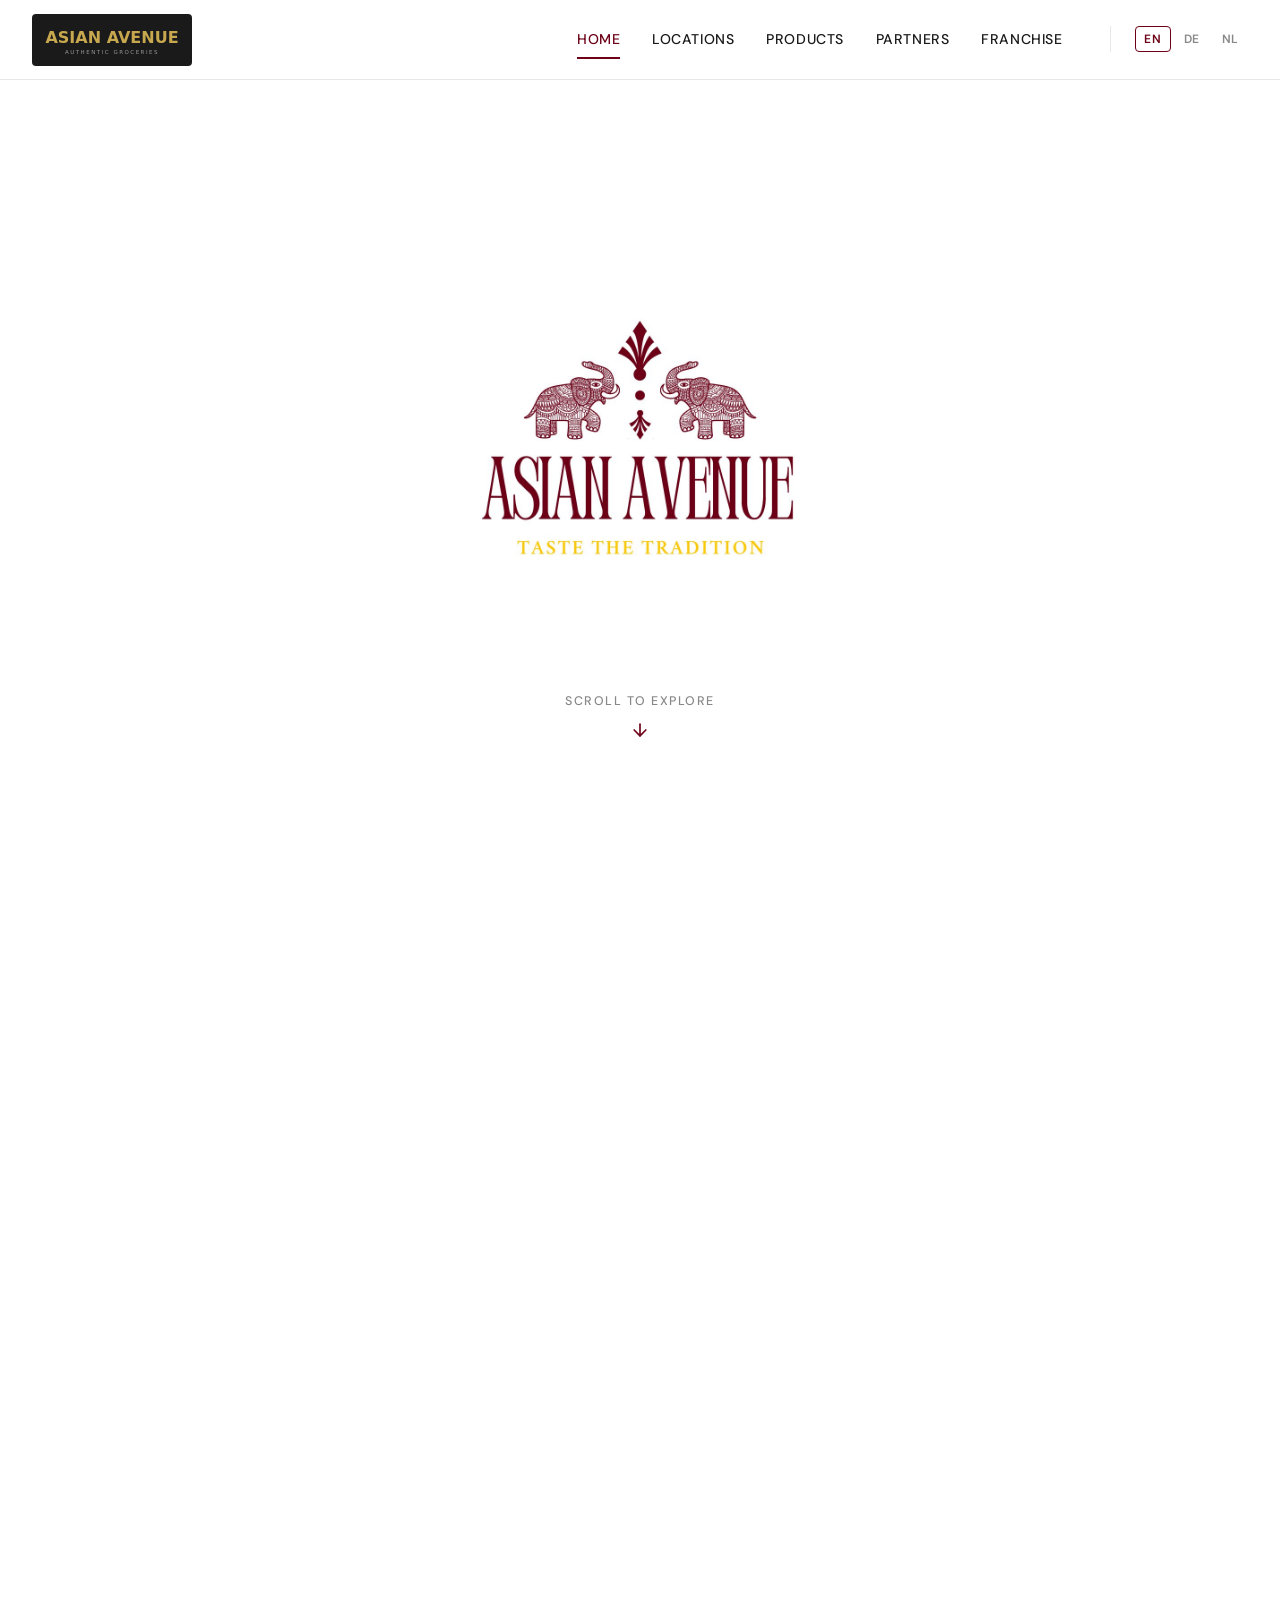
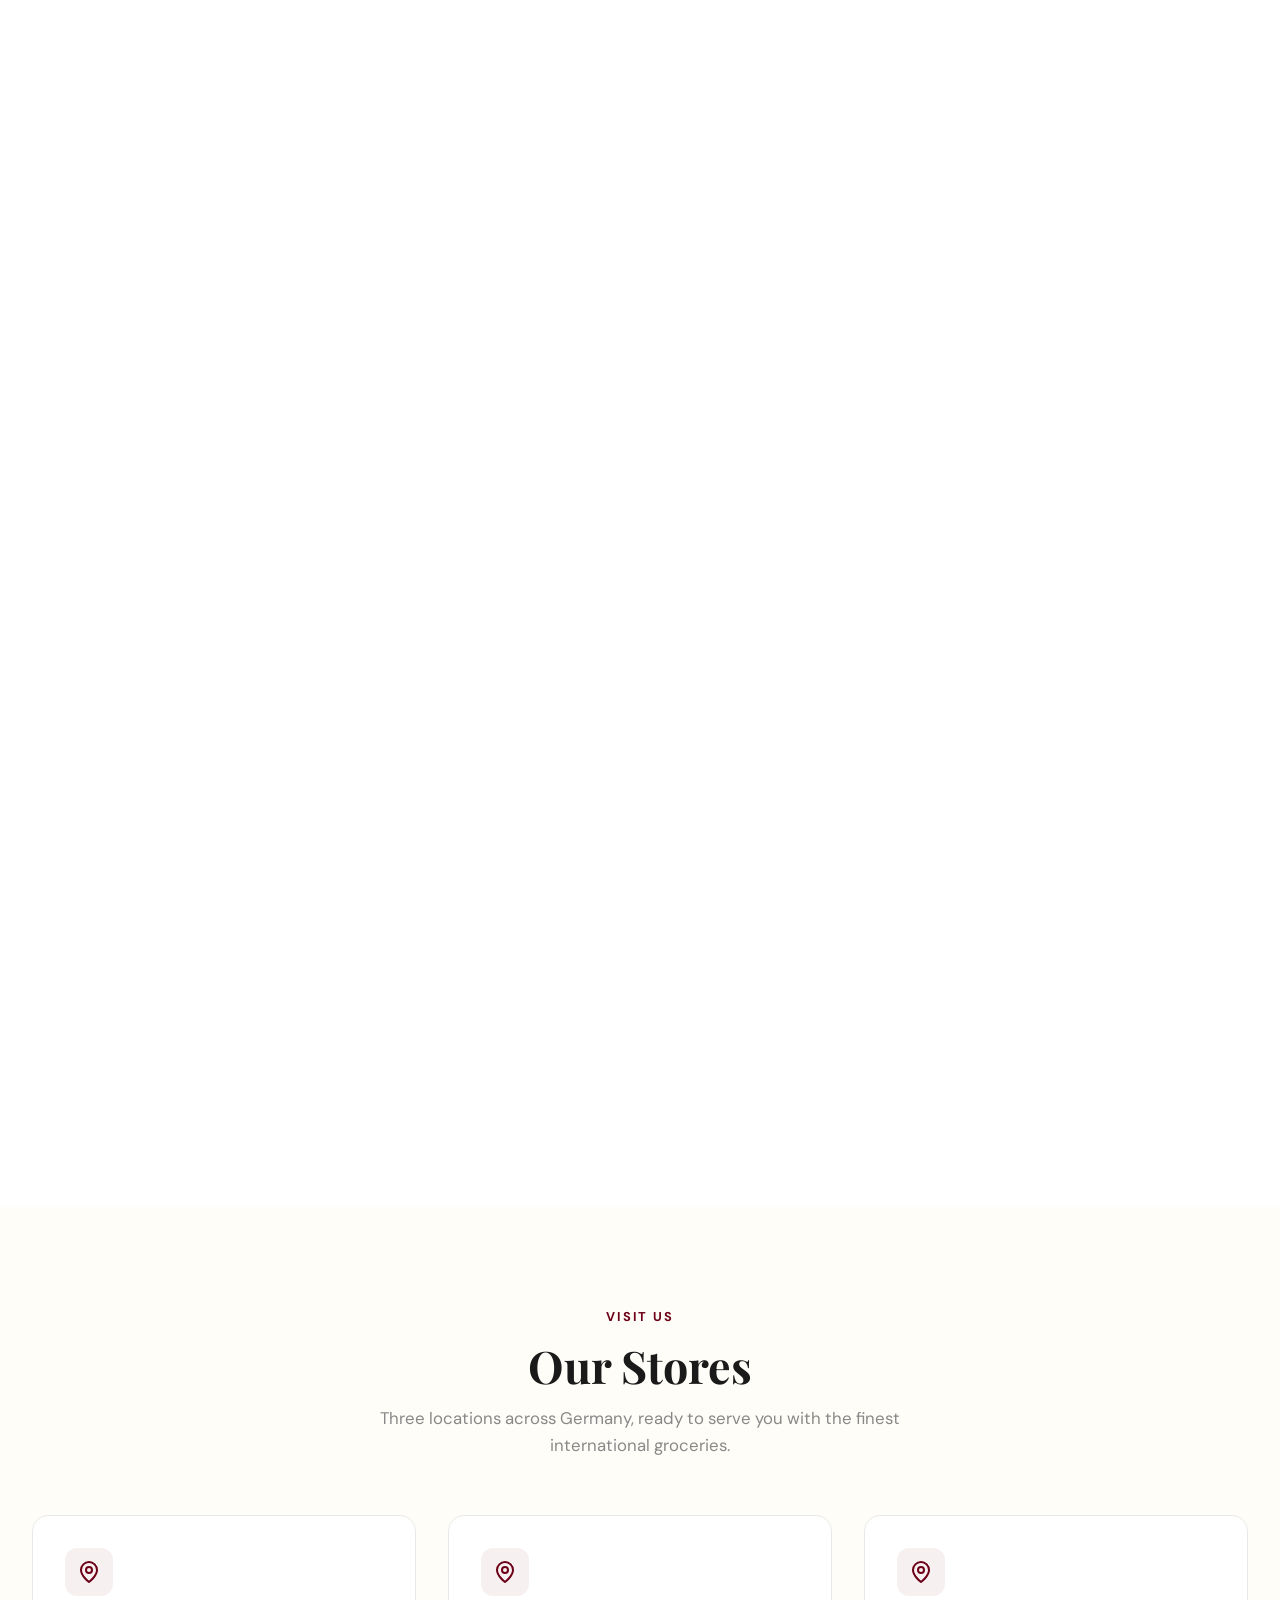
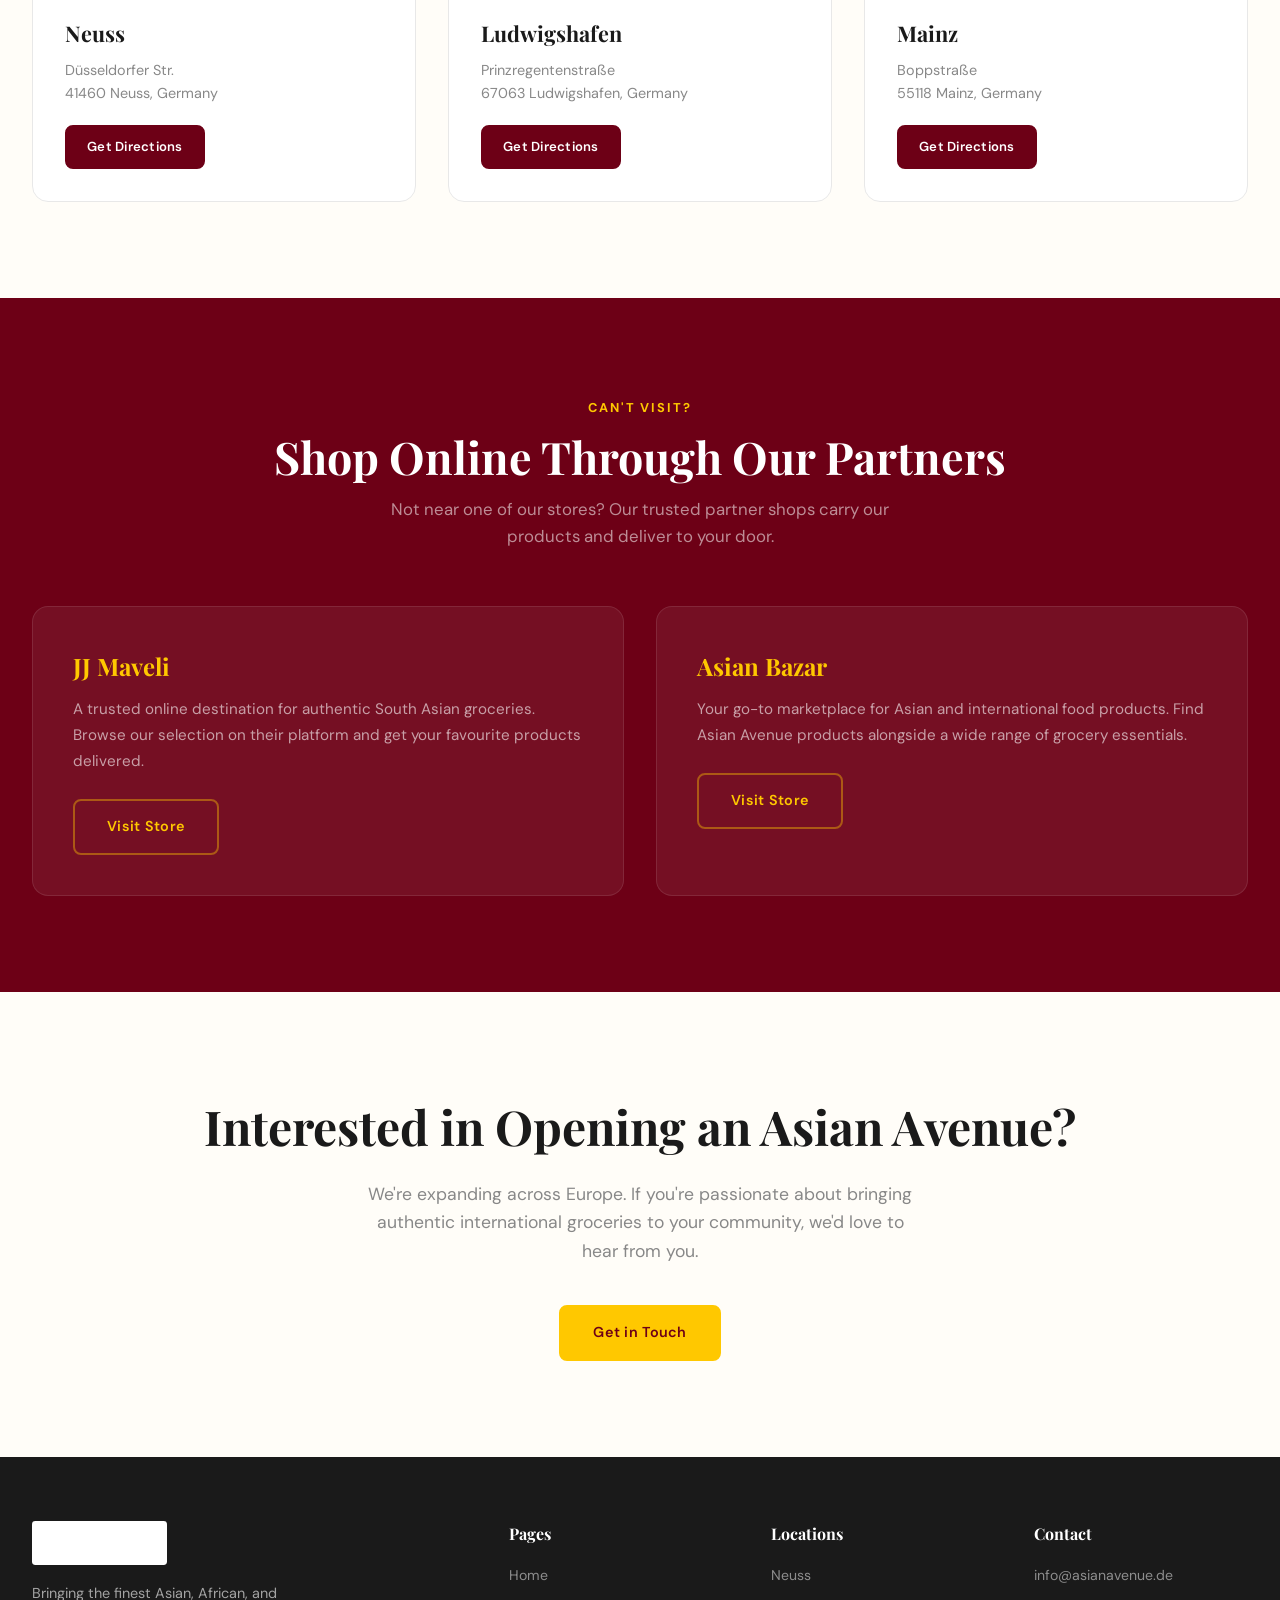
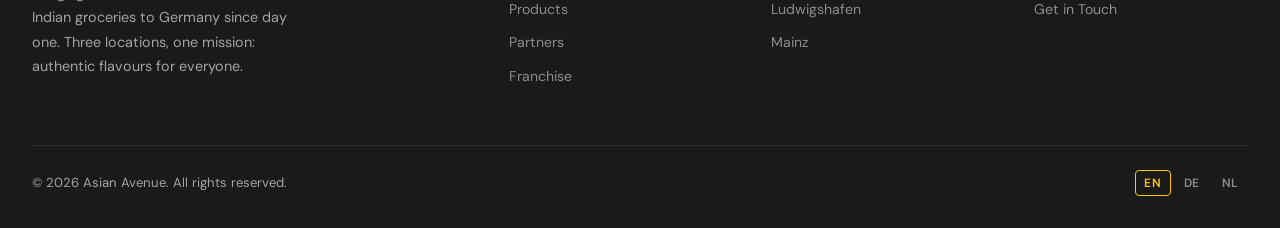
==== commit 25b424d1: "v3: Sticky scroll hero - logo crossfades into category panels on scroll Co-Authored-By: Claude Opus " ====
--- a/index.html
+++ b/index.html
@@ -34,50 +34,47 @@
     </div>
   </nav>
 
-  <!-- Hero: Taste the Tradition -->
-  <section class="hero-landing" id="hero">
-    <div class="hero-landing-inner">
-      <img src="images/logo.svg" alt="Asian Avenue" class="hero-logo">
-      <h1 class="hero-title" data-i18n="hero_headline">Taste the <span class="accent">Tradition</span></h1>
-      <p class="hero-subtitle" data-i18n="hero_text">Discover the finest Asian, African, and Indian groceries at Asian Avenue. Fresh ingredients, bold spices, and everything you need to bring the world's cuisines to your kitchen.</p>
-      <div class="scroll-hint">
-        <span data-i18n="hero_scroll">Scroll to explore</span>
-        <div class="scroll-icon">
-          <svg width="24" height="24" viewBox="0 0 24 24" fill="none" stroke="currentColor" stroke-width="2" stroke-linecap="round" stroke-linejoin="round"><path d="M12 5v14"/><path d="m19 12-7 7-7-7"/></svg>
-        </div>
-      </div>
-    </div>
-  </section>
-
-  <!-- Category Panels: Asia / Africa / India -->
-  <section class="panels-section" id="panels">
-    <div class="panels-row">
-      <a href="products.html#asian" class="panel panel--asia">
-        <img src="images/asian-food.jpg" alt="The Avenue to Asia — Asian food products">
-        <div class="panel-hover">
-          <span class="panel-cta" data-i18n="cat_cta">Explore collection
-            <svg width="18" height="18" viewBox="0 0 24 24" fill="none" stroke="currentColor" stroke-width="2" stroke-linecap="round" stroke-linejoin="round"><path d="M5 12h14"/><path d="m12 5 7 7-7 7"/></svg>
-          </span>
-        </div>
-      </a>
-      <a href="products.html#african" class="panel panel--africa">
-        <img src="images/african-food.jpg" alt="The Avenue to Africa — African food products">
-        <div class="panel-hover">
-          <span class="panel-cta" data-i18n="cat_cta">Explore collection
-            <svg width="18" height="18" viewBox="0 0 24 24" fill="none" stroke="currentColor" stroke-width="2" stroke-linecap="round" stroke-linejoin="round"><path d="M5 12h14"/><path d="m12 5 7 7-7 7"/></svg>
-          </span>
-        </div>
-      </a>
-      <a href="products.html#indian" class="panel panel--india">
-        <img src="images/indian-food.jpg" alt="The Avenue to India — Indian food products">
-        <div class="panel-hover">
-          <span class="panel-cta" data-i18n="cat_cta">Explore collection
-            <svg width="18" height="18" viewBox="0 0 24 24" fill="none" stroke="currentColor" stroke-width="2" stroke-linecap="round" stroke-linejoin="round"><path d="M5 12h14"/><path d="m12 5 7 7-7 7"/></svg>
-          </span>
-        </div>
-      </a>
-    </div>
-  </section>
+  <!-- ====== STICKY SCROLL HERO ====== -->
+  <!-- The scroll-track is tall to give scroll room. The sticky-frame stays pinned to viewport. -->
+  <div class="scroll-track">
+    <div class="sticky-frame">
+      <!-- Layer 1: Logo (fades out on scroll) -->
+      <div class="hero-logo-layer" id="logoLayer">
+        <img src="images/logo-full.png" alt="Asian Avenue — Taste the Tradition" class="hero-full-logo">
+        <div class="scroll-hint">
+          <span data-i18n="hero_scroll">Scroll to explore</span>
+          <svg width="20" height="20" viewBox="0 0 24 24" fill="none" stroke="currentColor" stroke-width="2" stroke-linecap="round" stroke-linejoin="round"><path d="M12 5v14"/><path d="m19 12-7 7-7-7"/></svg>
+        </div>
+      </div>
+      <!-- Layer 2: Three panels (fades in on scroll) -->
+      <div class="panels-layer" id="panelsLayer">
+        <a href="products.html#asian" class="panel">
+          <img src="images/asian-food.jpg" alt="The Avenue to Asia">
+          <div class="panel-overlay">
+            <span class="panel-cta" data-i18n="cat_cta">Explore collection
+              <svg width="16" height="16" viewBox="0 0 24 24" fill="none" stroke="currentColor" stroke-width="2" stroke-linecap="round" stroke-linejoin="round"><path d="M5 12h14"/><path d="m12 5 7 7-7 7"/></svg>
+            </span>
+          </div>
+        </a>
+        <a href="products.html#african" class="panel">
+          <img src="images/african-food.jpg" alt="The Avenue to Africa">
+          <div class="panel-overlay">
+            <span class="panel-cta" data-i18n="cat_cta">Explore collection
+              <svg width="16" height="16" viewBox="0 0 24 24" fill="none" stroke="currentColor" stroke-width="2" stroke-linecap="round" stroke-linejoin="round"><path d="M5 12h14"/><path d="m12 5 7 7-7 7"/></svg>
+            </span>
+          </div>
+        </a>
+        <a href="products.html#indian" class="panel">
+          <img src="images/indian-food.jpg" alt="The Avenue to India">
+          <div class="panel-overlay">
+            <span class="panel-cta" data-i18n="cat_cta">Explore collection
+              <svg width="16" height="16" viewBox="0 0 24 24" fill="none" stroke="currentColor" stroke-width="2" stroke-linecap="round" stroke-linejoin="round"><path d="M5 12h14"/><path d="m12 5 7 7-7 7"/></svg>
+            </span>
+          </div>
+        </a>
+      </div>
+    </div>
+  </div>
 
   <!-- Intro -->
   <section class="intro" id="about">
--- a/css/styles.css
+++ b/css/styles.css
@@ -1,171 +1,282 @@
 /* ============================================
-   ASIAN AVENUE v2 — Scroll-Triggered Hero
+   ASIAN AVENUE v3 — Sticky Scroll Hero
+   Logo pinned → fades into 3 panels
    Burgundy #6d0016 | Gold #ffc800 | White base
-   Updated: 2026-03-29
    ============================================ */
 @import url('https://fonts.googleapis.com/css2?family=Playfair+Display:ital,wght@0,400;0,700;0,900;1,400&family=DM+Sans:wght@300;400;500;600;700&display=swap');
 
-:root{
-  --burgundy:#6d0016;--burgundy-dark:#4a000f;--burgundy-light:#8a0020;
-  --gold:#ffc800;--gold-dark:#d4a600;--gold-light:#ffe066;
-  --cream:#fffdf8;--charcoal:#1a1a1a;--charcoal-light:#2d2d2d;
-  --white:#ffffff;--g100:#f7f7f7;--g200:#e8e8e8;--g300:#d1d1d1;--g500:#888;--g700:#444;
-  --display:'Playfair Display',Georgia,serif;
-  --body:'DM Sans',-apple-system,BlinkMacSystemFont,sans-serif;
-  --nav-h:80px;--max-w:1280px;
-  --ease:cubic-bezier(.4,0,.2,1);
-}
-
-/* Reset */
-*,*::before,*::after{box-sizing:border-box;margin:0;padding:0}
-html{scroll-behavior:smooth}
-body{font-family:var(--body);color:var(--charcoal);background:var(--white);line-height:1.6;-webkit-font-smoothing:antialiased;overflow-x:hidden}
-img{max-width:100%;height:auto;display:block}
-a{text-decoration:none;color:inherit;transition:color .3s var(--ease)}
-ul{list-style:none}
-
-.container{max-width:var(--max-w);margin:0 auto;padding:0 2rem}
-.accent{color:var(--burgundy)}
-
-/* ── NAV ── */
-.navbar{position:fixed;top:0;left:0;right:0;z-index:1000;height:var(--nav-h);background:var(--white);border-bottom:1px solid var(--g200);transition:box-shadow .3s var(--ease)}
-.navbar.scrolled{box-shadow:0 2px 24px rgba(0,0,0,.07)}
-.navbar .container{display:flex;align-items:center;justify-content:space-between;height:100%}
-.nav-logo img{height:52px;width:auto}
-.nav-links{display:flex;align-items:center;gap:2rem}
-.nav-links a{font-size:.88rem;font-weight:500;color:var(--charcoal);letter-spacing:.04em;text-transform:uppercase;padding:.5rem 0;position:relative;transition:color .3s var(--ease)}
-.nav-links a::after{content:'';position:absolute;bottom:0;left:0;width:0;height:2px;background:var(--burgundy);transition:width .3s var(--ease)}
-.nav-links a:hover,.nav-links a.active{color:var(--burgundy)}
-.nav-links a:hover::after,.nav-links a.active::after{width:100%}
-
-.lang-switcher{display:flex;align-items:center;gap:.25rem;margin-left:1rem;padding-left:1.5rem;border-left:1px solid var(--g200)}
-.lang-switcher button{background:none;border:1px solid transparent;color:var(--g500);font-family:var(--body);font-size:.75rem;font-weight:600;padding:.25rem .5rem;border-radius:4px;cursor:pointer;transition:all .3s var(--ease);letter-spacing:.05em}
-.lang-switcher button:hover{color:var(--charcoal);border-color:var(--g300)}
-.lang-switcher button.active{color:var(--burgundy);border-color:var(--burgundy)}
-
-.nav-toggle{display:none;flex-direction:column;gap:5px;background:none;border:none;cursor:pointer;padding:4px}
-.nav-toggle span{width:24px;height:2px;background:var(--charcoal);border-radius:2px;transition:all .3s var(--ease)}
-
-/* ── HERO LANDING ── */
-.hero-landing{min-height:100vh;display:flex;align-items:center;justify-content:center;padding-top:var(--nav-h);background:var(--white);position:relative}
-.hero-landing-inner{text-align:center;max-width:680px;padding:2rem;animation:heroIn 1s ease-out both}
-.hero-logo{height:80px;margin:0 auto 2.5rem}
-.hero-title{font-family:var(--display);font-size:clamp(3rem,6.5vw,5.2rem);font-weight:900;line-height:1.08;color:var(--charcoal);margin-bottom:1.5rem}
-.hero-subtitle{font-size:1.1rem;color:var(--g500);line-height:1.8;max-width:520px;margin:0 auto 3rem}
-
-.scroll-hint{display:flex;flex-direction:column;align-items:center;gap:.6rem;animation:heroIn 1s ease-out .5s both}
-.scroll-hint span{font-size:.78rem;font-weight:500;letter-spacing:.12em;text-transform:uppercase;color:var(--g500)}
-.scroll-icon{animation:bounce 2s ease-in-out infinite;color:var(--burgundy)}
-
-@keyframes heroIn{from{opacity:0;transform:translateY(30px)}to{opacity:1;transform:translateY(0)}}
-@keyframes bounce{0%,100%{transform:translateY(0)}50%{transform:translateY(8px)}}
-
-/* ── CATEGORY PANELS ── */
-.panels-section{width:100%;height:100vh;overflow:hidden;background:var(--charcoal)}
-.panels-row{display:flex;width:100%;height:100%}
-
-.panel{flex:1;position:relative;overflow:hidden;cursor:pointer;opacity:0;transform:scale(.92) translateY(40px);transition:opacity .9s ease-out,transform .9s ease-out}
-.panel.in-view{opacity:1;transform:scale(1) translateY(0)}
-.panel--africa{transition-delay:.12s}
-.panel--india{transition-delay:.24s}
-
-.panel img{width:100%;height:100%;object-fit:cover;transition:transform .6s var(--ease)}
-.panel:hover img{transform:scale(1.06)}
-
-.panel-hover{position:absolute;inset:0;background:linear-gradient(to top,rgba(0,0,0,.35) 0%,transparent 40%);display:flex;align-items:flex-end;justify-content:center;padding:2.5rem 1.5rem;transition:background .3s var(--ease)}
-.panel:hover .panel-hover{background:linear-gradient(to top,rgba(109,0,22,.55) 0%,rgba(109,0,22,.08) 50%)}
-
-.panel-cta{display:inline-flex;align-items:center;gap:.4rem;font-family:var(--body);font-size:.88rem;font-weight:600;color:var(--gold);opacity:0;transform:translateY(10px);transition:all .3s var(--ease)}
-.panel:hover .panel-cta{opacity:1;transform:translateY(0)}
-.panel:hover .panel-cta svg{transform:translateX(4px)}
-.panel-cta svg{transition:transform .3s var(--ease)}
-
-/* ── INTRO ── */
-.intro{padding:6rem 0;background:var(--white)}
-.intro-inner{max-width:720px;margin:0 auto;text-align:center}
-.intro-heading{font-family:var(--display);font-size:clamp(2.2rem,4vw,3.2rem);font-weight:900;line-height:1.15;color:var(--charcoal);margin-bottom:1.25rem}
-.intro-body{font-size:1.1rem;color:var(--g500);line-height:1.8;margin-bottom:2.5rem}
-.intro-buttons{display:flex;justify-content:center;gap:1rem}
-
-/* ── SHARED ── */
-.tag{display:inline-block;font-size:.8rem;font-weight:700;letter-spacing:.15em;text-transform:uppercase;color:var(--burgundy);margin-bottom:.75rem}
-.section-head{text-align:center;margin-bottom:3.5rem}
-.section-heading{font-family:var(--display);font-size:clamp(2rem,4vw,2.8rem);font-weight:700;color:var(--charcoal);line-height:1.2}
-.section-desc{font-size:1.05rem;color:var(--g500);margin-top:.75rem;max-width:540px;margin-left:auto;margin-right:auto}
-
-/* ── BUTTONS ── */
-.btn{display:inline-flex;align-items:center;gap:.5rem;padding:.9rem 2rem;border-radius:8px;font-family:var(--body);font-size:.9rem;font-weight:600;letter-spacing:.02em;cursor:pointer;transition:all .3s var(--ease);border:2px solid transparent}
-.btn-dark{background:var(--burgundy);color:var(--white);border-color:var(--burgundy)}
-.btn-dark:hover{background:var(--burgundy-dark);transform:translateY(-2px);box-shadow:0 8px 24px rgba(109,0,22,.25)}
-.btn-ghost{background:transparent;color:var(--burgundy);border-color:var(--burgundy)}
-.btn-ghost:hover{background:var(--burgundy);color:var(--white);transform:translateY(-2px);box-shadow:0 8px 24px rgba(109,0,22,.15)}
-.btn-gold{background:var(--gold);color:var(--burgundy);border-color:var(--gold)}
-.btn-gold:hover{background:var(--gold-light);transform:translateY(-2px);box-shadow:0 8px 24px rgba(255,200,0,.3)}
-.btn-outline-gold{background:transparent;color:var(--gold);border-color:rgba(255,200,0,.4)}
-.btn-outline-gold:hover{border-color:var(--gold);background:rgba(255,200,0,.08);transform:translateY(-2px)}
-.btn-sm{padding:.6rem 1.25rem;font-size:.82rem}
-
-/* ── LOCATIONS ── */
-.locations{padding:6rem 0;background:var(--cream)}
-.loc-grid{display:grid;grid-template-columns:repeat(3,1fr);gap:2rem;margin-top:3rem}
-.loc-card{background:var(--white);border:1px solid var(--g200);border-radius:16px;padding:2rem;transition:all .3s var(--ease);position:relative;overflow:hidden}
-.loc-card::before{content:'';position:absolute;top:0;left:0;right:0;height:4px;background:linear-gradient(90deg,var(--burgundy),var(--gold));transform:scaleX(0);transition:transform .3s var(--ease);transform-origin:left}
-.loc-card:hover{border-color:var(--burgundy);box-shadow:0 12px 40px rgba(109,0,22,.08);transform:translateY(-4px)}
-.loc-card:hover::before{transform:scaleX(1)}
-.loc-icon{width:48px;height:48px;background:rgba(109,0,22,.06);border-radius:12px;display:flex;align-items:center;justify-content:center;margin-bottom:1.25rem;color:var(--burgundy)}
-.loc-card h3{font-family:var(--display);font-size:1.35rem;font-weight:700;color:var(--charcoal);margin-bottom:.5rem}
-.loc-card p{font-size:.9rem;color:var(--g500);line-height:1.6}
-.loc-card .btn{margin-top:1.25rem}
-
-/* ── PARTNERS ── */
-.partners{padding:6rem 0;background:var(--burgundy);color:var(--white)}
-.partners .tag{color:var(--gold)}
-.partners .section-heading{color:var(--white)}
-.partners .section-desc{color:rgba(255,255,255,.55)}
-.partner-grid{display:grid;grid-template-columns:repeat(2,1fr);gap:2rem;margin-top:3rem}
-.partner-card{background:rgba(255,255,255,.06);border:1px solid rgba(255,255,255,.1);border-radius:16px;padding:2.5rem;transition:all .3s var(--ease)}
-.partner-card:hover{border-color:var(--gold);transform:translateY(-4px);box-shadow:0 16px 40px rgba(0,0,0,.3)}
-.partner-card h3{font-family:var(--display);font-size:1.5rem;font-weight:700;color:var(--gold);margin-bottom:.75rem}
-.partner-card p{font-size:.95rem;color:rgba(255,255,255,.6);line-height:1.7;margin-bottom:1.5rem}
-
-/* ── FRANCHISE ── */
-.franchise{padding:6rem 0;background:var(--cream);text-align:center}
-.franchise h2{font-family:var(--display);font-size:clamp(2rem,4vw,3rem);font-weight:700;color:var(--charcoal);margin-bottom:1rem}
-.franchise p{font-size:1.1rem;color:var(--g500);max-width:560px;margin:0 auto 2.5rem}
-
-/* ── FOOTER ── */
-.site-footer{background:var(--charcoal);color:rgba(255,255,255,.6);padding:4rem 0 2rem}
-.footer-cols{display:grid;grid-template-columns:2fr 1fr 1fr 1fr;gap:3rem;margin-bottom:3rem}
-.footer-brand img{height:44px;filter:brightness(0) invert(1);margin-bottom:1rem}
-.footer-brand p{font-size:.9rem;line-height:1.7;max-width:280px}
-.site-footer h4{font-family:var(--display);font-size:1rem;font-weight:700;color:var(--white);margin-bottom:1rem}
-.site-footer ul li{margin-bottom:.5rem}
-.site-footer ul a{font-size:.88rem;color:rgba(255,255,255,.5);transition:color .3s var(--ease)}
-.site-footer ul a:hover{color:var(--gold)}
-.footer-bar{border-top:1px solid rgba(255,255,255,.08);padding-top:1.5rem;display:flex;justify-content:space-between;align-items:center;font-size:.82rem}
-.footer-bar .lang-switcher{border-left:none;margin-left:0;padding-left:0}
-.footer-bar .lang-switcher button{color:rgba(255,255,255,.5)}
-.footer-bar .lang-switcher button:hover{color:var(--white);border-color:rgba(255,255,255,.3)}
-.footer-bar .lang-switcher button.active{color:var(--gold);border-color:var(--gold)}
-
-/* ── REVEAL ── */
-.reveal{opacity:0;transform:translateY(30px);transition:opacity .8s ease-out,transform .8s ease-out}
-.reveal.visible{opacity:1;transform:translateY(0)}
-
-/* ── RESPONSIVE ── */
-@media(max-width:1024px){.footer-cols{grid-template-columns:1fr 1fr}}
-@media(max-width:768px){
-  .nav-links{display:none}
-  .nav-toggle{display:flex}
-  .nav-links.open{display:flex;flex-direction:column;position:absolute;top:var(--nav-h);left:0;right:0;background:var(--white);padding:2rem;gap:1rem;border-top:1px solid var(--g200);box-shadow:0 12px 40px rgba(0,0,0,.1)}
-  .nav-links.open .lang-switcher{margin-left:0;padding-left:0;border-left:none;padding-top:1rem;border-top:1px solid var(--g200)}
-  .hero-title{font-size:clamp(2.5rem,8vw,4rem)}
-  .panels-row{flex-direction:column}
-  .panel{flex:none;height:33.33vh;min-height:220px}
-  .panel-cta{opacity:1;transform:translateY(0)}
-  .intro-buttons{flex-direction:column;align-items:center}
-  .loc-grid{grid-template-columns:1fr}
-  .partner-grid{grid-template-columns:1fr}
-  .footer-cols{grid-template-columns:1fr;gap:2rem}
-  .footer-bar{flex-direction:column;gap:.5rem;text-align:center}
-}
+:root {
+  --burgundy: #6d0016;
+  --burgundy-dark: #4a000f;
+  --gold: #ffc800;
+  --gold-dark: #d4a600;
+  --gold-light: #ffe066;
+  --cream: #fffdf8;
+  --charcoal: #1a1a1a;
+  --white: #ffffff;
+  --g200: #e8e8e8;
+  --g300: #d1d1d1;
+  --g500: #888888;
+  --display: 'Playfair Display', Georgia, serif;
+  --body: 'DM Sans', -apple-system, BlinkMacSystemFont, sans-serif;
+  --nav-h: 80px;
+  --max-w: 1280px;
+  --ease: cubic-bezier(.4, 0, .2, 1);
+}
+
+/* — Reset — */
+*, *::before, *::after { box-sizing: border-box; margin: 0; padding: 0 }
+html { scroll-behavior: smooth }
+body { font-family: var(--body); color: var(--charcoal); background: var(--white); line-height: 1.6; -webkit-font-smoothing: antialiased; overflow-x: hidden }
+img { max-width: 100%; height: auto; display: block }
+a { text-decoration: none; color: inherit; transition: color .3s var(--ease) }
+ul { list-style: none }
+.container { max-width: var(--max-w); margin: 0 auto; padding: 0 2rem }
+.accent { color: var(--burgundy) }
+
+/* ═══════════════════════════════════
+   NAVIGATION — White
+   ═══════════════════════════════════ */
+.navbar { position: fixed; top: 0; left: 0; right: 0; z-index: 1000; height: var(--nav-h); background: var(--white); border-bottom: 1px solid var(--g200); transition: box-shadow .3s var(--ease) }
+.navbar.scrolled { box-shadow: 0 2px 24px rgba(0,0,0,.07) }
+.navbar .container { display: flex; align-items: center; justify-content: space-between; height: 100% }
+.nav-logo img { height: 52px; width: auto }
+.nav-links { display: flex; align-items: center; gap: 2rem }
+.nav-links a { font-size: .88rem; font-weight: 500; color: var(--charcoal); letter-spacing: .04em; text-transform: uppercase; padding: .5rem 0; position: relative }
+.nav-links a::after { content: ''; position: absolute; bottom: 0; left: 0; width: 0; height: 2px; background: var(--burgundy); transition: width .3s var(--ease) }
+.nav-links a:hover, .nav-links a.active { color: var(--burgundy) }
+.nav-links a:hover::after, .nav-links a.active::after { width: 100% }
+.lang-switcher { display: flex; align-items: center; gap: .25rem; margin-left: 1rem; padding-left: 1.5rem; border-left: 1px solid var(--g200) }
+.lang-switcher button { background: none; border: 1px solid transparent; color: var(--g500); font-family: var(--body); font-size: .75rem; font-weight: 600; padding: .25rem .5rem; border-radius: 4px; cursor: pointer; transition: all .3s var(--ease); letter-spacing: .05em }
+.lang-switcher button:hover { color: var(--charcoal); border-color: var(--g300) }
+.lang-switcher button.active { color: var(--burgundy); border-color: var(--burgundy) }
+.nav-toggle { display: none; flex-direction: column; gap: 5px; background: none; border: none; cursor: pointer; padding: 4px }
+.nav-toggle span { width: 24px; height: 2px; background: var(--charcoal); border-radius: 2px; transition: all .3s var(--ease) }
+
+/* ═══════════════════════════════════
+   STICKY SCROLL HERO
+   The scroll-track creates scroll room.
+   The sticky-frame pins to viewport.
+   Two layers crossfade based on scroll.
+   ═══════════════════════════════════ */
+.scroll-track {
+  height: 250vh; /* tall track = more scroll room for smooth transition */
+  position: relative;
+}
+.sticky-frame {
+  position: sticky;
+  top: 0;
+  width: 100%;
+  height: 100vh;
+  overflow: hidden;
+}
+
+/* Logo layer — starts visible */
+.hero-logo-layer {
+  position: absolute;
+  inset: 0;
+  display: flex;
+  flex-direction: column;
+  align-items: center;
+  justify-content: center;
+  background: var(--white);
+  z-index: 2;
+  padding-top: var(--nav-h);
+  transition: none; /* JS controls opacity/transform */
+  will-change: opacity, transform;
+}
+.hero-full-logo {
+  max-width: 420px;
+  width: 80%;
+  margin-bottom: 2rem;
+}
+.scroll-hint {
+  display: flex;
+  flex-direction: column;
+  align-items: center;
+  gap: .5rem;
+  color: var(--g500);
+  font-size: .78rem;
+  font-weight: 500;
+  letter-spacing: .12em;
+  text-transform: uppercase;
+}
+.scroll-hint svg {
+  color: var(--burgundy);
+  animation: hintBounce 2s ease-in-out infinite;
+}
+@keyframes hintBounce {
+  0%, 100% { transform: translateY(0) }
+  50% { transform: translateY(6px) }
+}
+
+/* Panels layer — starts hidden */
+.panels-layer {
+  position: absolute;
+  inset: 0;
+  display: flex;
+  z-index: 1;
+  opacity: 0;
+  will-change: opacity;
+  transition: none; /* JS controls */
+}
+
+/* Individual panels */
+.panel {
+  flex: 1;
+  position: relative;
+  overflow: hidden;
+  cursor: pointer;
+}
+.panel img {
+  width: 100%;
+  height: 100%;
+  object-fit: cover;
+  transition: transform .6s var(--ease);
+}
+.panel:hover img {
+  transform: scale(1.05);
+}
+.panel-overlay {
+  position: absolute;
+  inset: 0;
+  background: linear-gradient(to top, rgba(0,0,0,.3) 0%, transparent 40%);
+  display: flex;
+  align-items: flex-end;
+  justify-content: center;
+  padding: 2.5rem 1.5rem;
+  transition: background .3s var(--ease);
+}
+.panel:hover .panel-overlay {
+  background: linear-gradient(to top, rgba(109,0,22,.55) 0%, rgba(109,0,22,.08) 50%);
+}
+.panel-cta {
+  display: inline-flex;
+  align-items: center;
+  gap: .4rem;
+  font-family: var(--body);
+  font-size: .88rem;
+  font-weight: 600;
+  color: var(--gold);
+  opacity: 0;
+  transform: translateY(8px);
+  transition: all .3s var(--ease);
+}
+.panel:hover .panel-cta {
+  opacity: 1;
+  transform: translateY(0);
+}
+.panel-cta svg {
+  transition: transform .3s var(--ease);
+}
+.panel:hover .panel-cta svg {
+  transform: translateX(4px);
+}
+
+/* ═══════════════════════════════════
+   INTRO
+   ═══════════════════════════════════ */
+.intro { padding: 6rem 0; background: var(--white) }
+.intro-inner { max-width: 720px; margin: 0 auto; text-align: center }
+.intro-heading { font-family: var(--display); font-size: clamp(2.2rem, 4vw, 3.2rem); font-weight: 900; line-height: 1.15; color: var(--charcoal); margin-bottom: 1.25rem }
+.intro-body { font-size: 1.1rem; color: var(--g500); line-height: 1.8; margin-bottom: 2.5rem }
+.intro-buttons { display: flex; justify-content: center; gap: 1rem }
+
+/* ═══════════════════════════════════
+   SHARED
+   ═══════════════════════════════════ */
+.tag { display: inline-block; font-size: .8rem; font-weight: 700; letter-spacing: .15em; text-transform: uppercase; color: var(--burgundy); margin-bottom: .75rem }
+.section-head { text-align: center; margin-bottom: 3.5rem }
+.section-heading { font-family: var(--display); font-size: clamp(2rem, 4vw, 2.8rem); font-weight: 700; color: var(--charcoal); line-height: 1.2 }
+.section-desc { font-size: 1.05rem; color: var(--g500); margin-top: .75rem; max-width: 540px; margin-left: auto; margin-right: auto }
+
+/* ═══════════════════════════════════
+   BUTTONS
+   ═══════════════════════════════════ */
+.btn { display: inline-flex; align-items: center; gap: .5rem; padding: .9rem 2rem; border-radius: 8px; font-family: var(--body); font-size: .9rem; font-weight: 600; letter-spacing: .02em; cursor: pointer; transition: all .3s var(--ease); border: 2px solid transparent }
+.btn-dark { background: var(--burgundy); color: var(--white); border-color: var(--burgundy) }
+.btn-dark:hover { background: var(--burgundy-dark); transform: translateY(-2px); box-shadow: 0 8px 24px rgba(109,0,22,.25) }
+.btn-ghost { background: transparent; color: var(--burgundy); border-color: var(--burgundy) }
+.btn-ghost:hover { background: var(--burgundy); color: var(--white); transform: translateY(-2px) }
+.btn-gold { background: var(--gold); color: var(--burgundy); border-color: var(--gold) }
+.btn-gold:hover { background: var(--gold-light); transform: translateY(-2px); box-shadow: 0 8px 24px rgba(255,200,0,.3) }
+.btn-outline-gold { background: transparent; color: var(--gold); border-color: rgba(255,200,0,.4) }
+.btn-outline-gold:hover { border-color: var(--gold); background: rgba(255,200,0,.08); transform: translateY(-2px) }
+.btn-sm { padding: .6rem 1.25rem; font-size: .82rem }
+
+/* ═══════════════════════════════════
+   LOCATIONS
+   ═══════════════════════════════════ */
+.locations { padding: 6rem 0; background: var(--cream) }
+.loc-grid { display: grid; grid-template-columns: repeat(3, 1fr); gap: 2rem; margin-top: 3rem }
+.loc-card { background: var(--white); border: 1px solid var(--g200); border-radius: 16px; padding: 2rem; transition: all .3s var(--ease); position: relative; overflow: hidden }
+.loc-card::before { content: ''; position: absolute; top: 0; left: 0; right: 0; height: 4px; background: linear-gradient(90deg, var(--burgundy), var(--gold)); transform: scaleX(0); transition: transform .3s var(--ease); transform-origin: left }
+.loc-card:hover { border-color: var(--burgundy); box-shadow: 0 12px 40px rgba(109,0,22,.08); transform: translateY(-4px) }
+.loc-card:hover::before { transform: scaleX(1) }
+.loc-icon { width: 48px; height: 48px; background: rgba(109,0,22,.06); border-radius: 12px; display: flex; align-items: center; justify-content: center; margin-bottom: 1.25rem; color: var(--burgundy) }
+.loc-card h3 { font-family: var(--display); font-size: 1.35rem; font-weight: 700; color: var(--charcoal); margin-bottom: .5rem }
+.loc-card p { font-size: .9rem; color: var(--g500); line-height: 1.6 }
+.loc-card .btn { margin-top: 1.25rem }
+
+/* ═══════════════════════════════════
+   PARTNERS
+   ═══════════════════════════════════ */
+.partners { padding: 6rem 0; background: var(--burgundy); color: var(--white) }
+.partners .tag { color: var(--gold) }
+.partners .section-heading { color: var(--white) }
+.partners .section-desc { color: rgba(255,255,255,.55) }
+.partner-grid { display: grid; grid-template-columns: repeat(2, 1fr); gap: 2rem; margin-top: 3rem }
+.partner-card { background: rgba(255,255,255,.06); border: 1px solid rgba(255,255,255,.1); border-radius: 16px; padding: 2.5rem; transition: all .3s var(--ease) }
+.partner-card:hover { border-color: var(--gold); transform: translateY(-4px); box-shadow: 0 16px 40px rgba(0,0,0,.3) }
+.partner-card h3 { font-family: var(--display); font-size: 1.5rem; font-weight: 700; color: var(--gold); margin-bottom: .75rem }
+.partner-card p { font-size: .95rem; color: rgba(255,255,255,.6); line-height: 1.7; margin-bottom: 1.5rem }
+
+/* ═══════════════════════════════════
+   FRANCHISE
+   ═══════════════════════════════════ */
+.franchise { padding: 6rem 0; background: var(--cream); text-align: center }
+.franchise h2 { font-family: var(--display); font-size: clamp(2rem, 4vw, 3rem); font-weight: 700; color: var(--charcoal); margin-bottom: 1rem }
+.franchise p { font-size: 1.1rem; color: var(--g500); max-width: 560px; margin: 0 auto 2.5rem }
+
+/* ═══════════════════════════════════
+   FOOTER
+   ═══════════════════════════════════ */
+.site-footer { background: var(--charcoal); color: rgba(255,255,255,.6); padding: 4rem 0 2rem }
+.footer-cols { display: grid; grid-template-columns: 2fr 1fr 1fr 1fr; gap: 3rem; margin-bottom: 3rem }
+.footer-brand img { height: 44px; filter: brightness(0) invert(1); margin-bottom: 1rem }
+.footer-brand p { font-size: .9rem; line-height: 1.7; max-width: 280px }
+.site-footer h4 { font-family: var(--display); font-size: 1rem; font-weight: 700; color: var(--white); margin-bottom: 1rem }
+.site-footer ul li { margin-bottom: .5rem }
+.site-footer ul a { font-size: .88rem; color: rgba(255,255,255,.5); transition: color .3s var(--ease) }
+.site-footer ul a:hover { color: var(--gold) }
+.footer-bar { border-top: 1px solid rgba(255,255,255,.08); padding-top: 1.5rem; display: flex; justify-content: space-between; align-items: center; font-size: .82rem }
+.footer-bar .lang-switcher { border-left: none; margin-left: 0; padding-left: 0 }
+.footer-bar .lang-switcher button { color: rgba(255,255,255,.5) }
+.footer-bar .lang-switcher button:hover { color: var(--white); border-color: rgba(255,255,255,.3) }
+.footer-bar .lang-switcher button.active { color: var(--gold); border-color: var(--gold) }
+
+/* ═══════════════════════════════════
+   REVEAL
+   ═══════════════════════════════════ */
+.reveal { opacity: 0; transform: translateY(30px); transition: opacity .8s ease-out, transform .8s ease-out }
+.reveal.visible { opacity: 1; transform: translateY(0) }
+
+/* ═══════════════════════════════════
+   RESPONSIVE
+   ═══════════════════════════════════ */
+@media (max-width: 1024px) { .footer-cols { grid-template-columns: 1fr 1fr } }
+@media (max-width: 768px) {
+  .nav-links { display: none }
+  .nav-toggle { display: flex }
+  .nav-links.open { display: flex; flex-direction: column; position: absolute; top: var(--nav-h); left: 0; right: 0; background: var(--white); padding: 2rem; gap: 1rem; border-top: 1px solid var(--g200); box-shadow: 0 12px 40px rgba(0,0,0,.1) }
+  .nav-links.open .lang-switcher { margin-left: 0; padding-left: 0; border-left: none; padding-top: 1rem; border-top: 1px solid var(--g200) }
+  .hero-full-logo { max-width: 300px }
+  .panels-layer { flex-direction: column }
+  .panel { flex: none; min-height: 33.33vh }
+  .panel-cta { opacity: 1; transform: translateY(0) }
+  .intro-buttons { flex-direction: column; align-items: center }
+  .loc-grid { grid-template-columns: 1fr }
+  .partner-grid { grid-template-columns: 1fr }
+  .footer-cols { grid-template-columns: 1fr; gap: 2rem }
+  .footer-bar { flex-direction: column; gap: .5rem; text-align: center }
+}
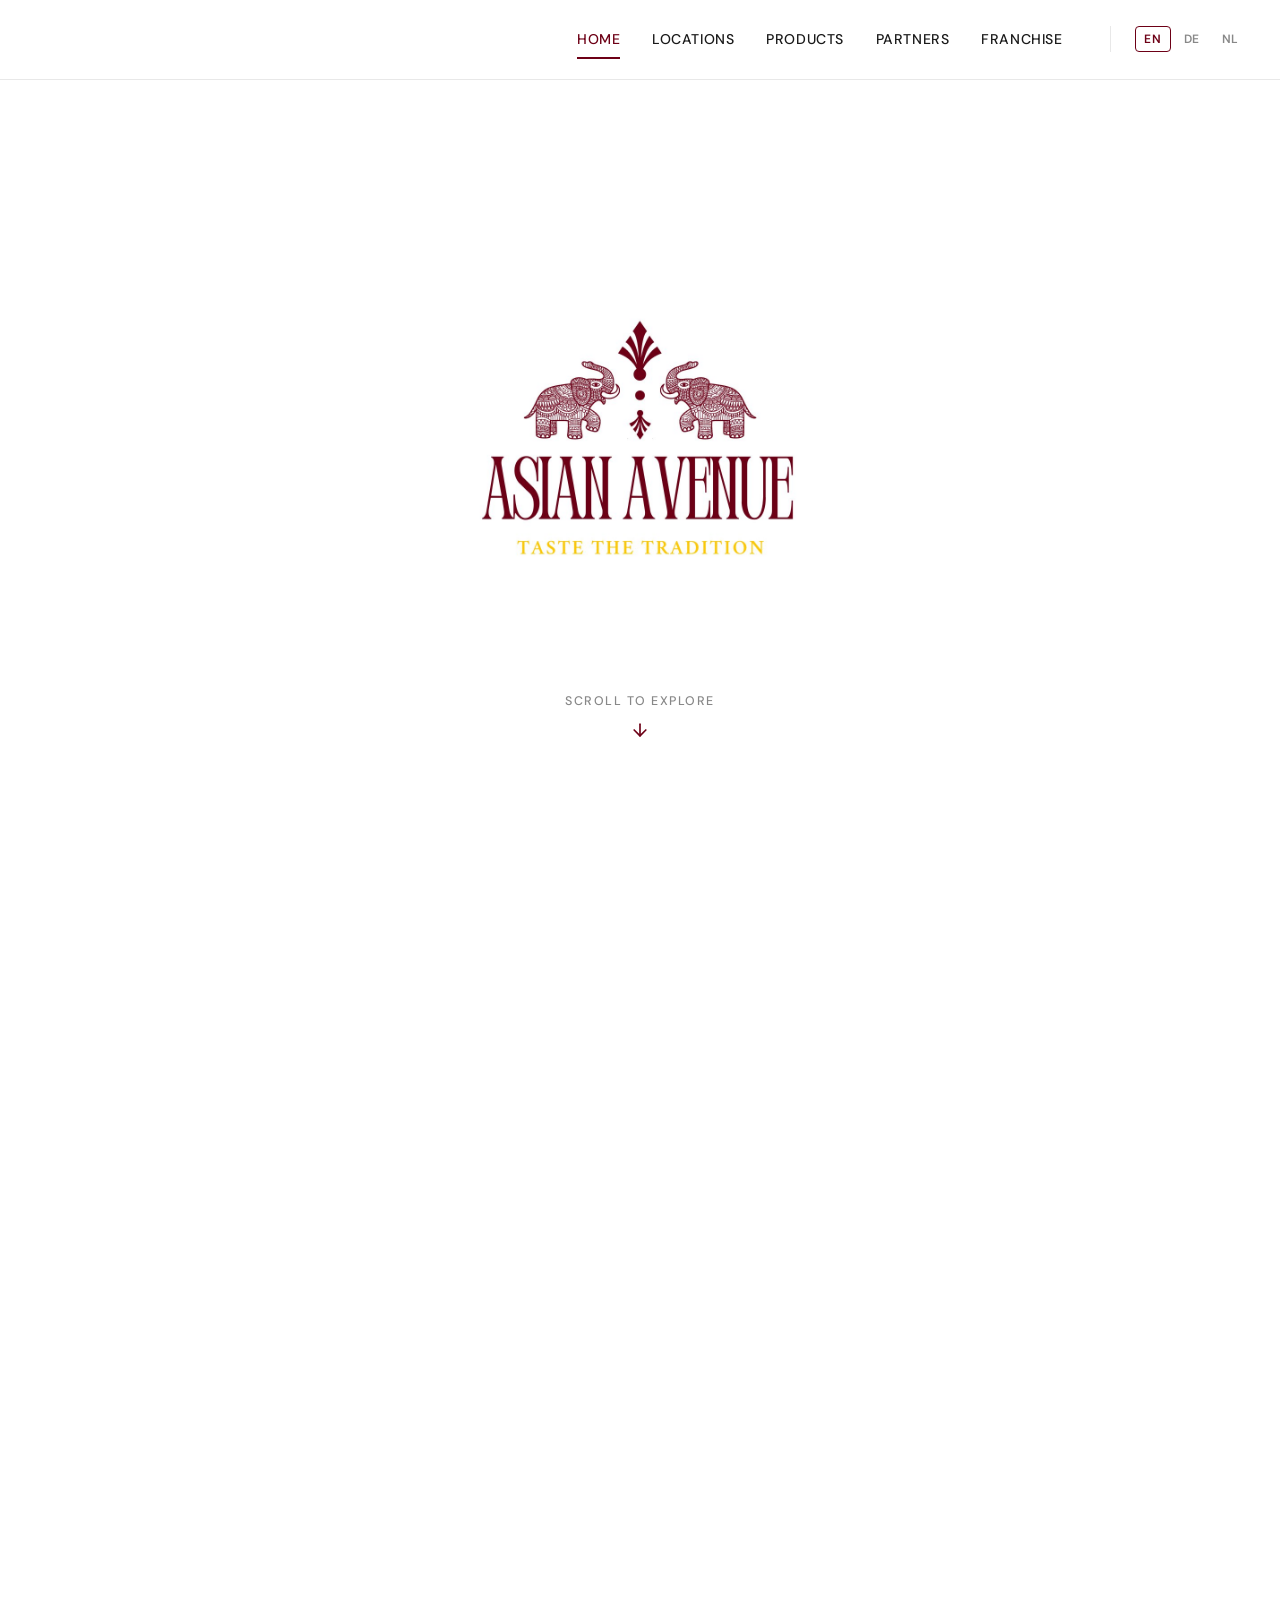
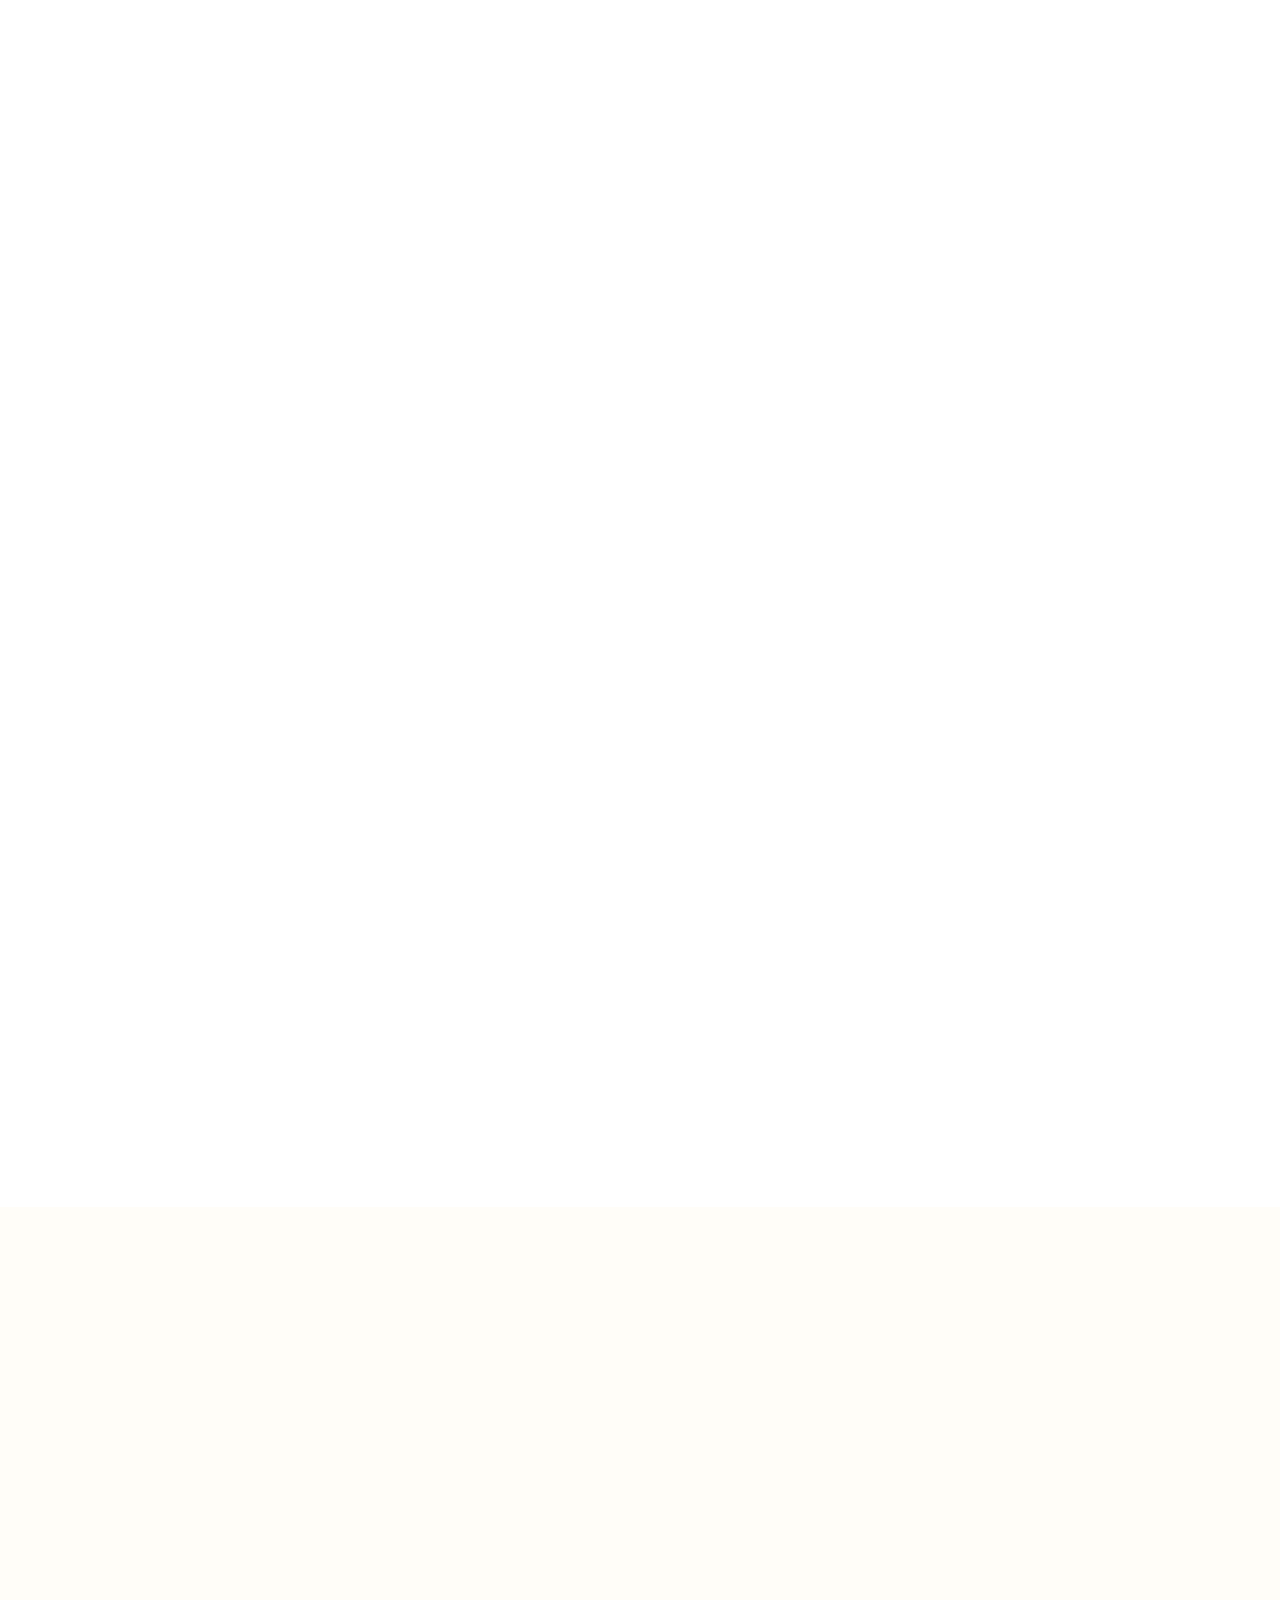
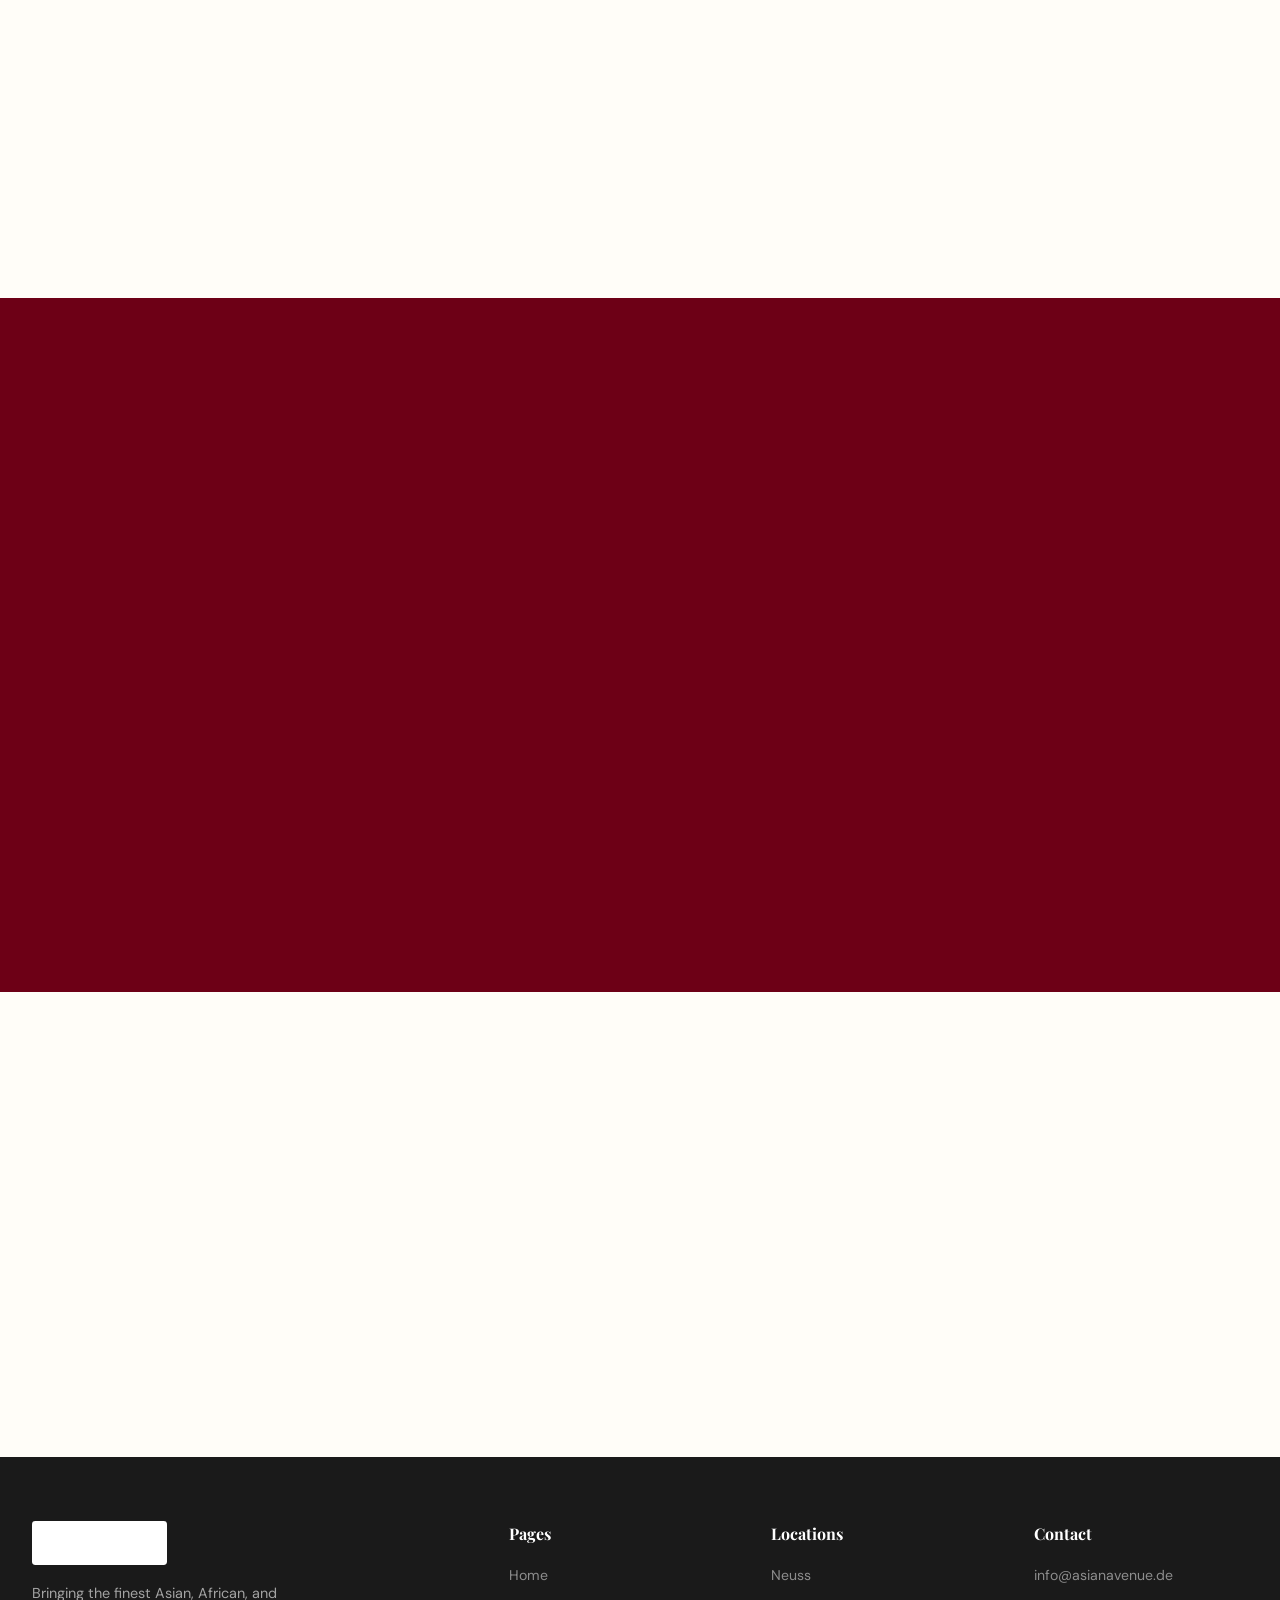
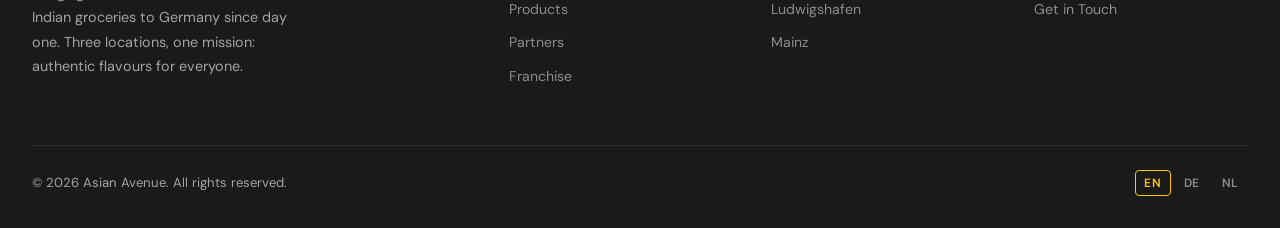
==== commit 844131d2: "Hero zooms in instead of out, hidden navbar logo on homepage, added locations page Co-Authored-By: C" ====
--- a/index.html
+++ b/index.html
@@ -13,7 +13,7 @@
   <!-- Navigation -->
   <nav class="navbar" role="navigation" aria-label="Main navigation">
     <div class="container">
-      <a href="index.html" class="nav-logo" aria-label="Asian Avenue Home">
+      <a href="index.html" class="nav-logo nav-logo-hidden" aria-label="Asian Avenue Home">
         <img src="images/logo.svg" alt="Asian Avenue" width="160" height="52">
       </a>
       <div class="nav-links">
--- a/css/styles.css
+++ b/css/styles.css
@@ -41,6 +41,7 @@
 .navbar.scrolled { box-shadow: 0 2px 24px rgba(0,0,0,.07) }
 .navbar .container { display: flex; align-items: center; justify-content: space-between; height: 100% }
 .nav-logo img { height: 52px; width: auto }
+.nav-logo-hidden { opacity: 0; pointer-events: none }
 .nav-links { display: flex; align-items: center; gap: 2rem }
 .nav-links a { font-size: .88rem; font-weight: 500; color: var(--charcoal); letter-spacing: .04em; text-transform: uppercase; padding: .5rem 0; position: relative }
 .nav-links a::after { content: ''; position: absolute; bottom: 0; left: 0; width: 0; height: 2px; background: var(--burgundy); transition: width .3s var(--ease) }
@@ -256,6 +257,48 @@
 .footer-bar .lang-switcher button.active { color: var(--gold); border-color: var(--gold) }
 
 /* ═══════════════════════════════════
+   PAGE HEADER (shared for inner pages)
+   ═══════════════════════════════════ */
+.page-header { padding: 8rem 0 3rem; background: var(--white); text-align: center; padding-top: calc(var(--nav-h) + 4rem) }
+.page-title { font-family: var(--display); font-size: clamp(2.4rem, 5vw, 3.5rem); font-weight: 900; color: var(--charcoal); line-height: 1.15; margin-bottom: .75rem }
+.page-desc { font-size: 1.1rem; color: var(--g500); max-width: 540px; margin: 0 auto; line-height: 1.7 }
+
+/* ═══════════════════════════════════
+   MAP SECTION
+   ═══════════════════════════════════ */
+.map-section { background: var(--white); padding-bottom: 2rem }
+.map-wrapper { width: 100%; height: 450px; border-radius: 16px; overflow: hidden; margin: 0 auto; max-width: var(--max-w); padding: 0 2rem }
+.map-wrapper iframe { width: 100%; height: 100%; border: none; border-radius: 16px }
+.map-tabs { display: flex; justify-content: center; gap: 1rem; margin-top: 1.5rem }
+.map-tab { display: inline-flex; align-items: center; gap: .5rem; padding: .75rem 1.5rem; border-radius: 100px; border: 2px solid var(--g200); background: var(--white); color: var(--g500); font-family: var(--body); font-size: .88rem; font-weight: 600; cursor: pointer; transition: all .3s var(--ease) }
+.map-tab:hover { border-color: var(--burgundy); color: var(--burgundy) }
+.map-tab.active { background: var(--burgundy); border-color: var(--burgundy); color: var(--white) }
+.map-tab.active svg { color: var(--white) }
+.map-tab svg { color: var(--g500); transition: color .3s var(--ease) }
+.map-tab:hover svg { color: var(--burgundy) }
+
+/* ═══════════════════════════════════
+   STORE CARDS
+   ═══════════════════════════════════ */
+.store-cards { padding: 4rem 0 6rem; background: var(--cream) }
+.store-grid { display: grid; grid-template-columns: repeat(3, 1fr); gap: 2rem }
+.store-card { background: var(--white); border-radius: 16px; overflow: hidden; border: 1px solid var(--g200); transition: all .3s var(--ease); position: relative }
+.store-card:hover, .store-card.highlighted { border-color: var(--burgundy); box-shadow: 0 12px 40px rgba(109,0,22,.1); transform: translateY(-4px) }
+.store-card-accent { height: 5px; background: linear-gradient(90deg, var(--burgundy), var(--gold)); opacity: 0; transition: opacity .3s var(--ease) }
+.store-card:hover .store-card-accent, .store-card.highlighted .store-card-accent { opacity: 1 }
+.store-card-body { padding: 2rem }
+.store-card-header { display: flex; align-items: center; gap: 1rem; margin-bottom: 1.5rem }
+.store-icon { width: 52px; height: 52px; background: rgba(109,0,22,.06); border-radius: 14px; display: flex; align-items: center; justify-content: center; color: var(--burgundy); flex-shrink: 0 }
+.store-card-header h2 { font-family: var(--display); font-size: 1.5rem; font-weight: 700; color: var(--charcoal) }
+.store-details { display: flex; flex-direction: column; gap: 1.25rem; margin-bottom: 2rem }
+.store-detail { display: flex; gap: .75rem; align-items: flex-start }
+.store-detail svg { color: var(--burgundy); flex-shrink: 0; margin-top: 2px }
+.store-detail strong { font-size: .78rem; font-weight: 700; letter-spacing: .1em; text-transform: uppercase; color: var(--burgundy); display: block; margin-bottom: .25rem }
+.store-detail p { font-size: .9rem; color: var(--g500); line-height: 1.5 }
+.store-actions { display: flex; gap: .75rem; flex-wrap: wrap }
+.store-actions .btn { flex: 1; justify-content: center; min-width: 140px }
+
+/* ═══════════════════════════════════
    REVEAL
    ═══════════════════════════════════ */
 .reveal { opacity: 0; transform: translateY(30px); transition: opacity .8s ease-out, transform .8s ease-out }
@@ -274,6 +317,11 @@
   .panels-layer { flex-direction: column }
   .panel { flex: none; min-height: 33.33vh }
   .panel-cta { opacity: 1; transform: translateY(0) }
+  .map-wrapper { height: 300px; padding: 0 1rem }
+  .map-tabs { flex-direction: column; gap: .5rem }
+  .store-grid { grid-template-columns: 1fr }
+  .store-actions { flex-direction: column }
+  .store-actions .btn { min-width: auto }
   .intro-buttons { flex-direction: column; align-items: center }
   .loc-grid { grid-template-columns: 1fr }
   .partner-grid { grid-template-columns: 1fr }
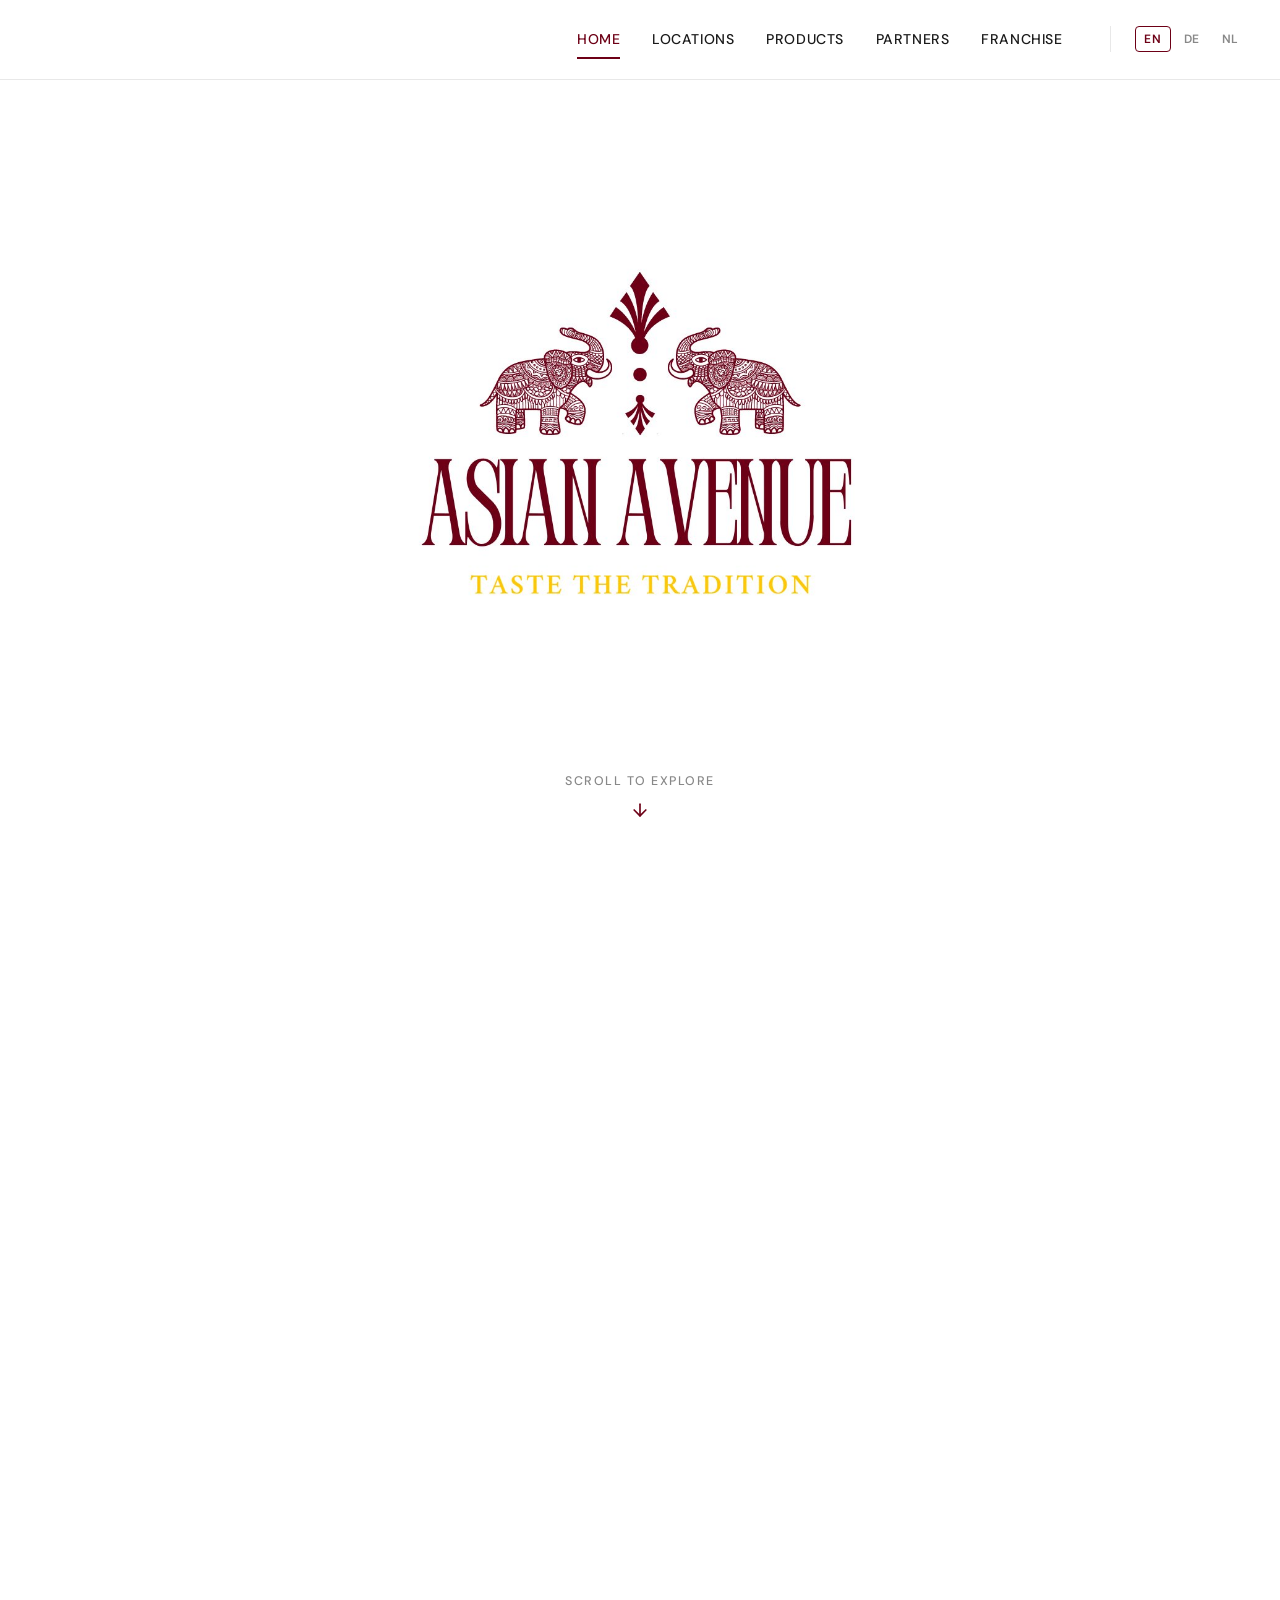
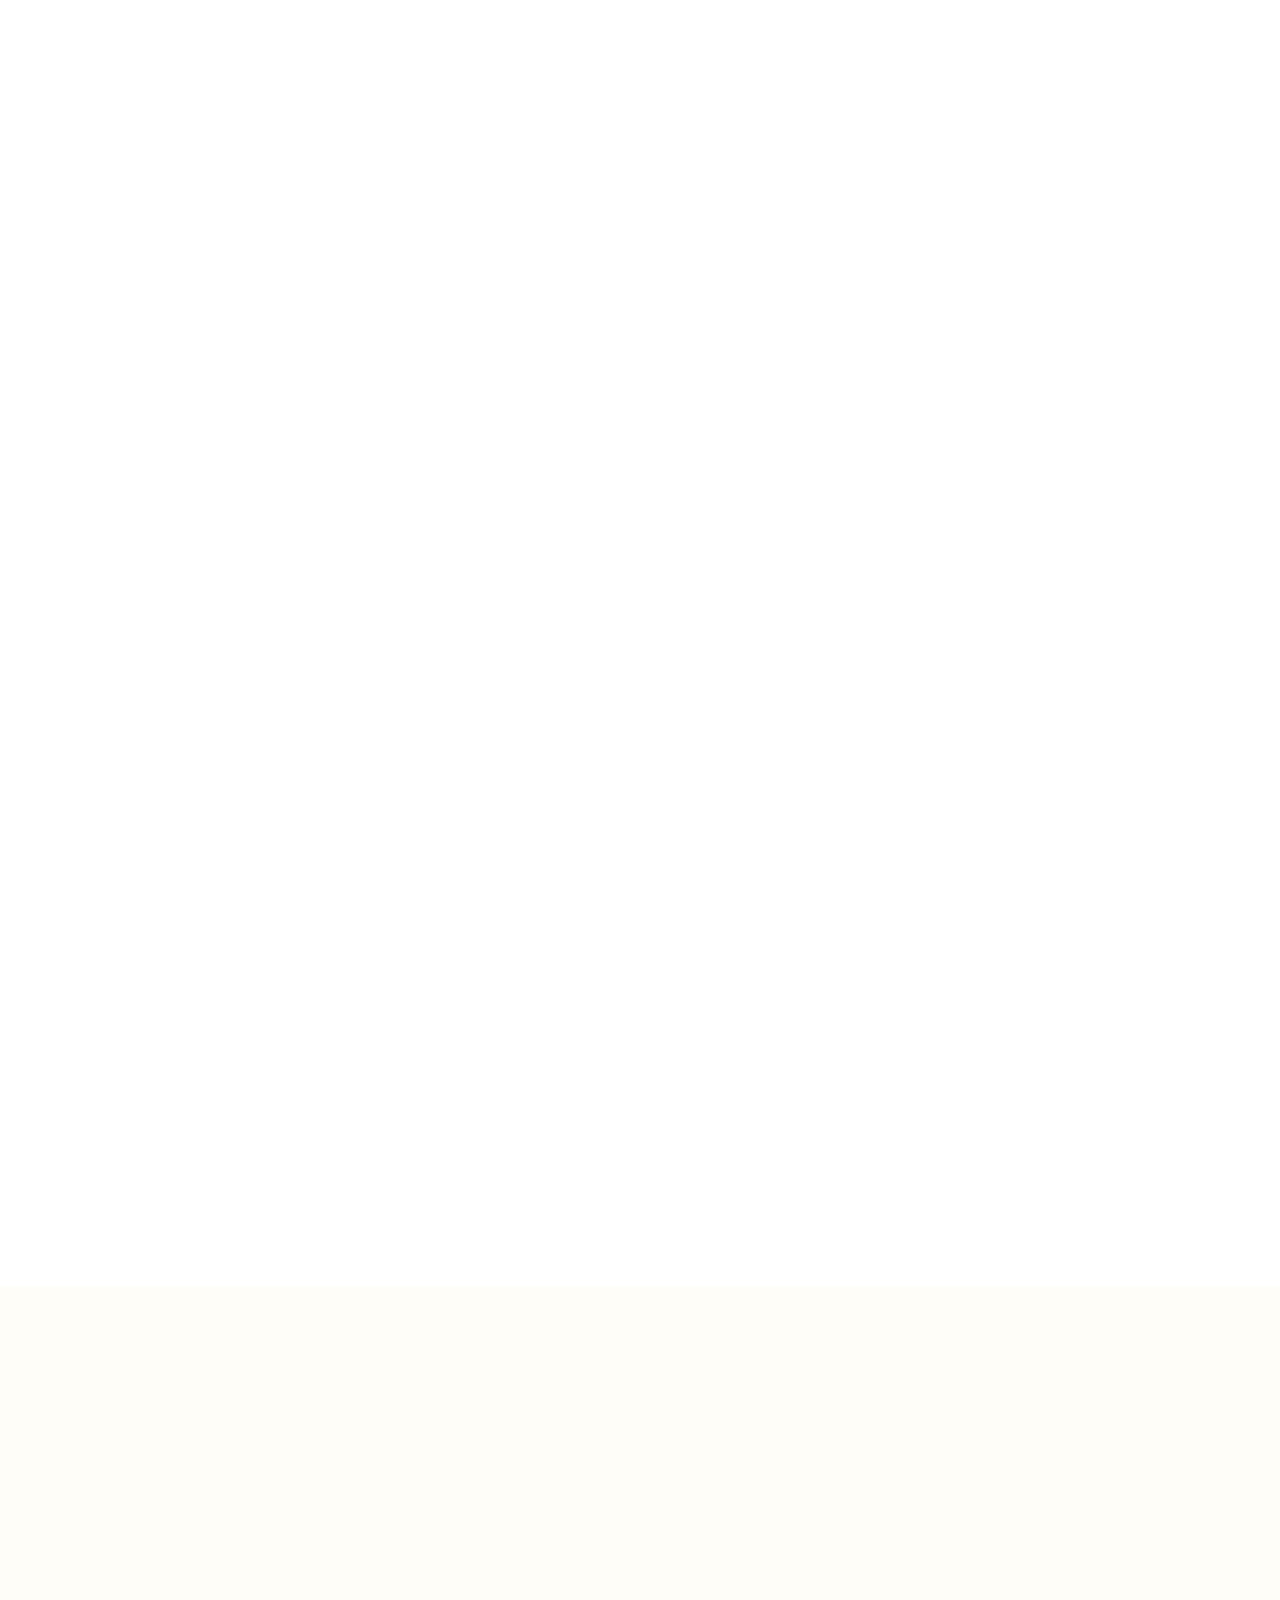
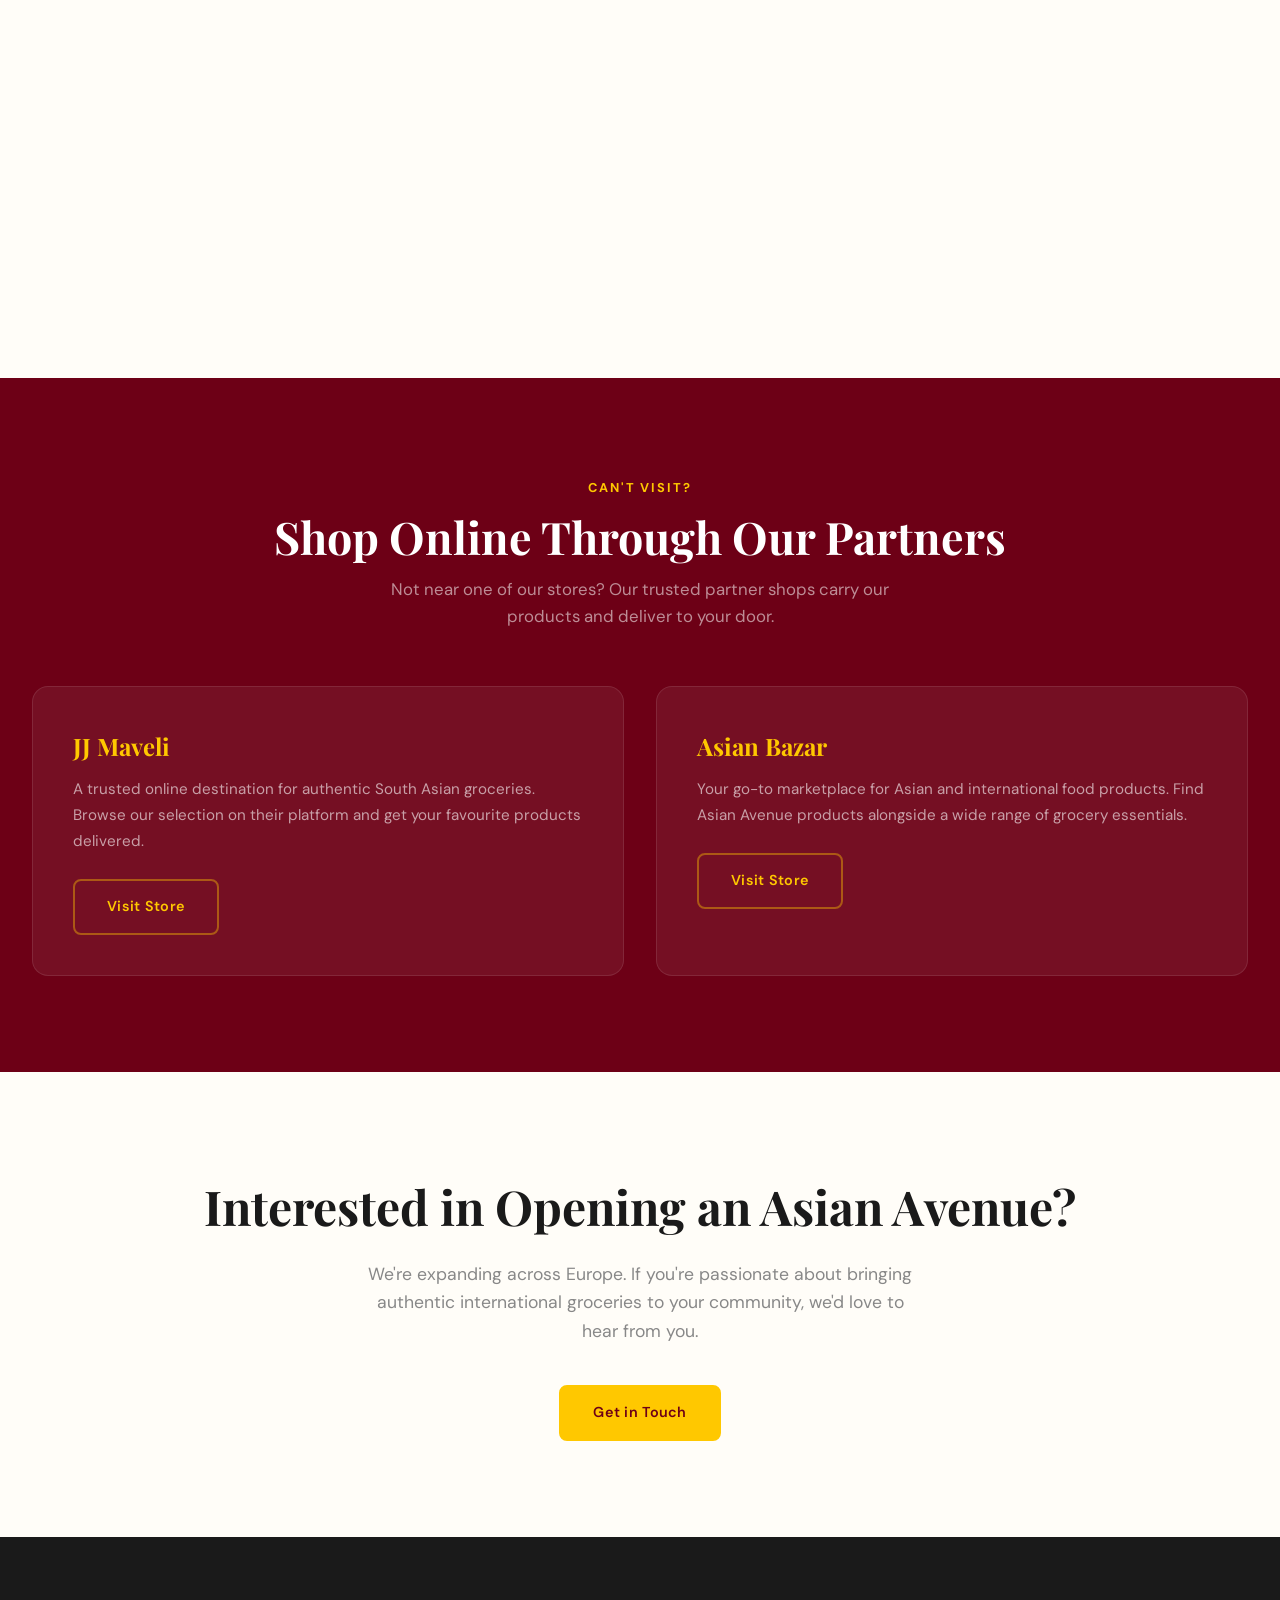
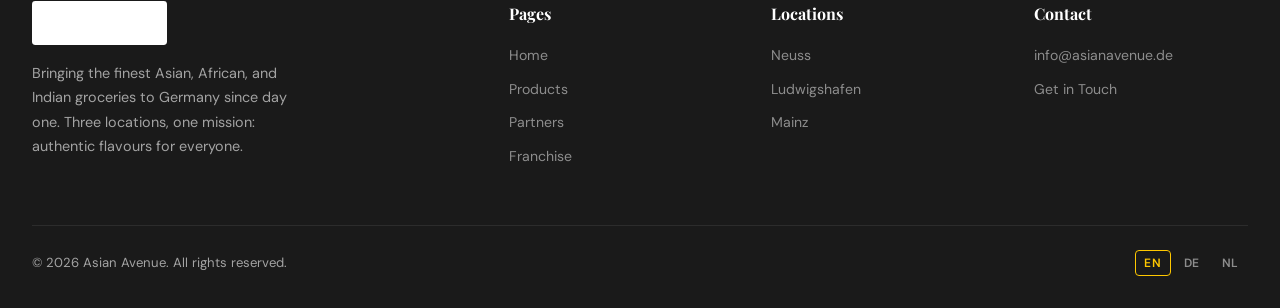
==== commit b0d5c1a9: "Removed navbar logo from home page entirely Co-Authored-By: Claude Opus 4.6 (1M context) <noreply@an" ====
--- a/index.html
+++ b/index.html
@@ -13,9 +13,7 @@
   <!-- Navigation -->
   <nav class="navbar" role="navigation" aria-label="Main navigation">
     <div class="container">
-      <a href="index.html" class="nav-logo nav-logo-hidden" aria-label="Asian Avenue Home">
-        <img src="images/logo.svg" alt="Asian Avenue" width="160" height="52">
-      </a>
+      <div class="nav-logo-spacer"></div>
       <div class="nav-links">
         <a href="index.html" data-i18n="nav_home">Home</a>
         <a href="locations.html" data-i18n="nav_locations">Locations</a>
@@ -103,7 +101,7 @@
         <div class="loc-card">
           <div class="loc-icon"><svg width="24" height="24" viewBox="0 0 24 24" fill="none" stroke="currentColor" stroke-width="2" stroke-linecap="round" stroke-linejoin="round"><path d="M20 10c0 6-8 12-8 12s-8-6-8-12a8 8 0 0 1 16 0Z"/><circle cx="12" cy="10" r="3"/></svg></div>
           <h3 data-i18n="loc_neuss">Neuss</h3>
-          <p>Düsseldorfer Str.<br>41460 Neuss, Germany</p>
+          <p>Niederstraße 4<br>41460 Neuss, Germany</p>
           <a href="locations.html" class="btn btn-dark btn-sm" data-i18n="loc_cta">Get Directions</a>
         </div>
         <div class="loc-card">
@@ -134,12 +132,12 @@
         <div class="partner-card">
           <h3 data-i18n="partner_jj_title">JJ Maveli</h3>
           <p data-i18n="partner_jj_text">A trusted online destination for authentic South Asian groceries. Browse our selection on their platform and get your favourite products delivered.</p>
-          <a href="partners.html" class="btn btn-outline-gold" data-i18n="partner_cta">Visit Store</a>
+          <a href="https://jjmavelistore.com" target="_blank" rel="noopener" class="btn btn-outline-gold" data-i18n="partner_cta">Visit Store</a>
         </div>
         <div class="partner-card">
           <h3 data-i18n="partner_ab_title">Asian Bazar</h3>
           <p data-i18n="partner_ab_text">Your go-to marketplace for Asian and international food products. Find Asian Avenue products alongside a wide range of grocery essentials.</p>
-          <a href="partners.html" class="btn btn-outline-gold" data-i18n="partner_cta">Visit Store</a>
+          <a href="https://asianbazar.de" target="_blank" rel="noopener" class="btn btn-outline-gold" data-i18n="partner_cta">Visit Store</a>
         </div>
       </div>
     </div>
@@ -182,13 +180,13 @@
         <div>
           <h4 data-i18n="footer_contact">Contact</h4>
           <ul>
-            <li><a href="franchise.html">info@asianavenue.de</a></li>
+            <li><a href="mailto:info@asianavenue.de">info@asianavenue.de</a></li>
             <li><a href="franchise.html" data-i18n="franchise_cta">Get in Touch</a></li>
           </ul>
         </div>
       </div>
       <div class="footer-bar">
-        <span data-i18n="footer_copyright">&copy; 2026 Asian Avenue. All rights reserved.</span>
+        <span data-i18n="footer_copyright">&copy; <script>document.write(new Date().getFullYear())</script> Asian Avenue. All rights reserved.</span>
         <div class="lang-switcher">
           <button data-lang="en" class="active" aria-label="English">EN</button>
           <button data-lang="de" aria-label="Deutsch">DE</button>
--- a/css/styles.css
+++ b/css/styles.css
@@ -41,7 +41,8 @@
 .navbar.scrolled { box-shadow: 0 2px 24px rgba(0,0,0,.07) }
 .navbar .container { display: flex; align-items: center; justify-content: space-between; height: 100% }
 .nav-logo img { height: 52px; width: auto }
-.nav-logo-hidden { opacity: 0; pointer-events: none }
+.nav-logo-scroll { display: none !important; visibility: hidden }
+.nav-logo-scroll.revealed { display: block !important; visibility: visible }
 .nav-links { display: flex; align-items: center; gap: 2rem }
 .nav-links a { font-size: .88rem; font-weight: 500; color: var(--charcoal); letter-spacing: .04em; text-transform: uppercase; padding: .5rem 0; position: relative }
 .nav-links a::after { content: ''; position: absolute; bottom: 0; left: 0; width: 0; height: 2px; background: var(--burgundy); transition: width .3s var(--ease) }
@@ -61,14 +62,15 @@
    Two layers crossfade based on scroll.
    ═══════════════════════════════════ */
 .scroll-track {
-  height: 250vh; /* tall track = more scroll room for smooth transition */
+  height: 250vh;
   position: relative;
+  margin-top: var(--nav-h);
 }
 .sticky-frame {
   position: sticky;
-  top: 0;
+  top: var(--nav-h);
   width: 100%;
-  height: 100vh;
+  height: calc(100vh - var(--nav-h));
   overflow: hidden;
 }
 
@@ -82,13 +84,12 @@
   justify-content: center;
   background: var(--white);
   z-index: 2;
-  padding-top: var(--nav-h);
-  transition: none; /* JS controls opacity/transform */
+  transition: none;
   will-change: opacity, transform;
 }
 .hero-full-logo {
-  max-width: 420px;
-  width: 80%;
+  max-width: 580px;
+  width: 90%;
   margin-bottom: 2rem;
 }
 .scroll-hint {
@@ -133,6 +134,7 @@
   width: 100%;
   height: 100%;
   object-fit: cover;
+  object-position: top center;
   transition: transform .6s var(--ease);
 }
 .panel:hover img {
@@ -255,6 +257,38 @@
 .footer-bar .lang-switcher button { color: rgba(255,255,255,.5) }
 .footer-bar .lang-switcher button:hover { color: var(--white); border-color: rgba(255,255,255,.3) }
 .footer-bar .lang-switcher button.active { color: var(--gold); border-color: var(--gold) }
+
+/* ═══════════════════════════════════
+   PRODUCTS PAGE
+   ═══════════════════════════════════ */
+.product-nav { background: var(--white); padding: 0 0 2rem; position: sticky; top: var(--nav-h); z-index: 50; border-bottom: 1px solid var(--g200) }
+.product-nav-links { display: flex; justify-content: center; gap: 1rem }
+.product-nav-link { padding: .65rem 1.75rem; border-radius: 100px; border: 2px solid var(--g200); font-family: var(--body); font-size: .88rem; font-weight: 600; color: var(--g500); transition: all .3s var(--ease) }
+.product-nav-link:hover { border-color: var(--burgundy); color: var(--burgundy) }
+.product-nav-link--asia:hover, .product-nav-link--asia.active { background: #d4365c; border-color: #d4365c; color: var(--white) }
+.product-nav-link--africa:hover, .product-nav-link--africa.active { background: #c8a800; border-color: #c8a800; color: var(--white) }
+.product-nav-link--india:hover, .product-nav-link--india.active { background: #5b3d8f; border-color: #5b3d8f; color: var(--white) }
+
+.product-section { padding: 4rem 0 }
+.product-section--asia { background: var(--white) }
+.product-section--africa { background: var(--cream) }
+.product-section--india { background: var(--white) }
+
+.product-section-header { margin-bottom: 2.5rem }
+.product-section-label { display: flex; align-items: center; gap: 1.5rem }
+.product-section-thumb { width: 80px; height: 80px; border-radius: 16px; object-fit: cover; flex-shrink: 0 }
+.product-section-label h2 { font-family: var(--display); font-size: clamp(1.6rem, 3vw, 2.2rem); font-weight: 700; color: var(--charcoal); margin-bottom: .35rem }
+.product-section-label p { font-size: .95rem; color: var(--g500); line-height: 1.6; max-width: 480px }
+
+.product-grid { display: grid; grid-template-columns: repeat(4, 1fr); gap: 1.5rem }
+.product-card { background: var(--white); border: 1px solid var(--g200); border-radius: 16px; overflow: hidden; transition: all .3s var(--ease) }
+.product-card:hover { border-color: var(--burgundy); box-shadow: 0 8px 30px rgba(109,0,22,.08); transform: translateY(-4px) }
+.product-img { height: 200px; display: flex; align-items: center; justify-content: center; position: relative; overflow: hidden }
+.product-img img { width: 100%; height: 100%; object-fit: cover }
+.product-img-placeholder { font-size: .78rem; font-weight: 500; color: var(--g500); letter-spacing: .05em }
+.product-info { padding: 1.25rem }
+.product-info h3 { font-family: var(--display); font-size: 1.1rem; font-weight: 700; color: var(--charcoal); margin-bottom: .4rem }
+.product-info p { font-size: .85rem; color: var(--g500); line-height: 1.55 }
 
 /* ═══════════════════════════════════
    PAGE HEADER (shared for inner pages)
@@ -299,6 +333,49 @@
 .store-actions .btn { flex: 1; justify-content: center; min-width: 140px }
 
 /* ═══════════════════════════════════
+   PARTNERS DETAIL PAGE
+   ═══════════════════════════════════ */
+.partners-detail { padding: 2rem 0 6rem }
+.partner-detail-card { display: flex; gap: 2.5rem; background: var(--white); border: 1px solid var(--g200); border-radius: 20px; padding: 3rem; margin-bottom: 2rem; transition: all .3s var(--ease) }
+.partner-detail-card:hover { border-color: var(--burgundy); box-shadow: 0 12px 40px rgba(109,0,22,.06) }
+.partner-detail-icon { width: 72px; height: 72px; background: rgba(109,0,22,.06); border-radius: 18px; display: flex; align-items: center; justify-content: center; color: var(--burgundy); flex-shrink: 0 }
+.partner-detail-content h2 { font-family: var(--display); font-size: 1.8rem; font-weight: 700; color: var(--charcoal); margin-bottom: .75rem }
+.partner-detail-desc { font-size: 1rem; color: var(--g500); line-height: 1.8; margin-bottom: 1.5rem }
+.partner-detail-features { display: flex; flex-wrap: wrap; gap: 1rem; margin-bottom: 2rem }
+.partner-feature { display: flex; align-items: center; gap: .5rem; font-size: .88rem; font-weight: 500; color: var(--charcoal) }
+.partner-feature svg { color: var(--burgundy); flex-shrink: 0 }
+
+/* ═══════════════════════════════════
+   FRANCHISE / CONTACT PAGE
+   ═══════════════════════════════════ */
+.why-section { padding: 2rem 0 4rem }
+.why-grid { display: grid; grid-template-columns: repeat(3, 1fr); gap: 2rem }
+.why-card { background: var(--cream); border-radius: 16px; padding: 2rem; text-align: center; transition: all .3s var(--ease) }
+.why-card:hover { transform: translateY(-4px); box-shadow: 0 8px 30px rgba(109,0,22,.06) }
+.why-icon { width: 56px; height: 56px; background: rgba(109,0,22,.08); border-radius: 16px; display: flex; align-items: center; justify-content: center; color: var(--burgundy); margin: 0 auto 1.25rem }
+.why-card h3 { font-family: var(--display); font-size: 1.2rem; font-weight: 700; color: var(--charcoal); margin-bottom: .5rem }
+.why-card p { font-size: .9rem; color: var(--g500); line-height: 1.6 }
+
+.contact-section { padding: 4rem 0 6rem; background: var(--cream) }
+.contact-wrapper { display: grid; grid-template-columns: 1fr 1.2fr; gap: 4rem; align-items: start }
+.contact-info h2 { font-family: var(--display); font-size: clamp(1.8rem, 3vw, 2.4rem); font-weight: 700; color: var(--charcoal); margin-bottom: 1rem }
+.contact-info > p { font-size: 1rem; color: var(--g500); line-height: 1.7; margin-bottom: 2rem }
+.contact-details { display: flex; flex-direction: column; gap: 1rem }
+.contact-detail-item { display: flex; align-items: center; gap: .75rem; font-size: .95rem; color: var(--charcoal) }
+.contact-detail-item svg { color: var(--burgundy); flex-shrink: 0 }
+
+.contact-form { background: var(--white); border: 1px solid var(--g200); border-radius: 20px; padding: 2.5rem }
+.form-group { margin-bottom: 1.25rem }
+.form-group label { display: block; font-size: .82rem; font-weight: 600; letter-spacing: .08em; text-transform: uppercase; color: var(--burgundy); margin-bottom: .5rem }
+.form-group input,
+.form-group textarea { width: 100%; padding: .85rem 1rem; border: 1px solid var(--g200); border-radius: 10px; font-family: var(--body); font-size: .95rem; color: var(--charcoal); background: var(--white); transition: border-color .3s var(--ease); outline: none }
+.form-group input:focus,
+.form-group textarea:focus { border-color: var(--burgundy); box-shadow: 0 0 0 3px rgba(109,0,22,.06) }
+.form-group textarea { resize: vertical; min-height: 120px }
+.btn-full { width: 100%; justify-content: center; padding: 1rem }
+.form-note { font-size: .8rem; color: var(--g500); text-align: center; margin-top: 1rem }
+
+/* ═══════════════════════════════════
    REVEAL
    ═══════════════════════════════════ */
 .reveal { opacity: 0; transform: translateY(30px); transition: opacity .8s ease-out, transform .8s ease-out }
@@ -317,6 +394,15 @@
   .panels-layer { flex-direction: column }
   .panel { flex: none; min-height: 33.33vh }
   .panel-cta { opacity: 1; transform: translateY(0) }
+  .partner-detail-card { flex-direction: column; padding: 2rem }
+  .why-grid { grid-template-columns: 1fr }
+  .contact-wrapper { grid-template-columns: 1fr }
+  .contact-form { padding: 1.5rem }
+  .product-nav-links { gap: .5rem; overflow-x: auto; -webkit-overflow-scrolling: touch; flex-wrap: nowrap; padding-bottom: .5rem }
+  .product-nav-link { padding: .5rem 1rem; font-size: .8rem }
+  .product-section-label { flex-direction: column; text-align: center }
+  .product-section-label p { max-width: 100% }
+  .product-grid { grid-template-columns: repeat(2, 1fr); gap: 1rem }
   .map-wrapper { height: 300px; padding: 0 1rem }
   .map-tabs { flex-direction: column; gap: .5rem }
   .store-grid { grid-template-columns: 1fr }
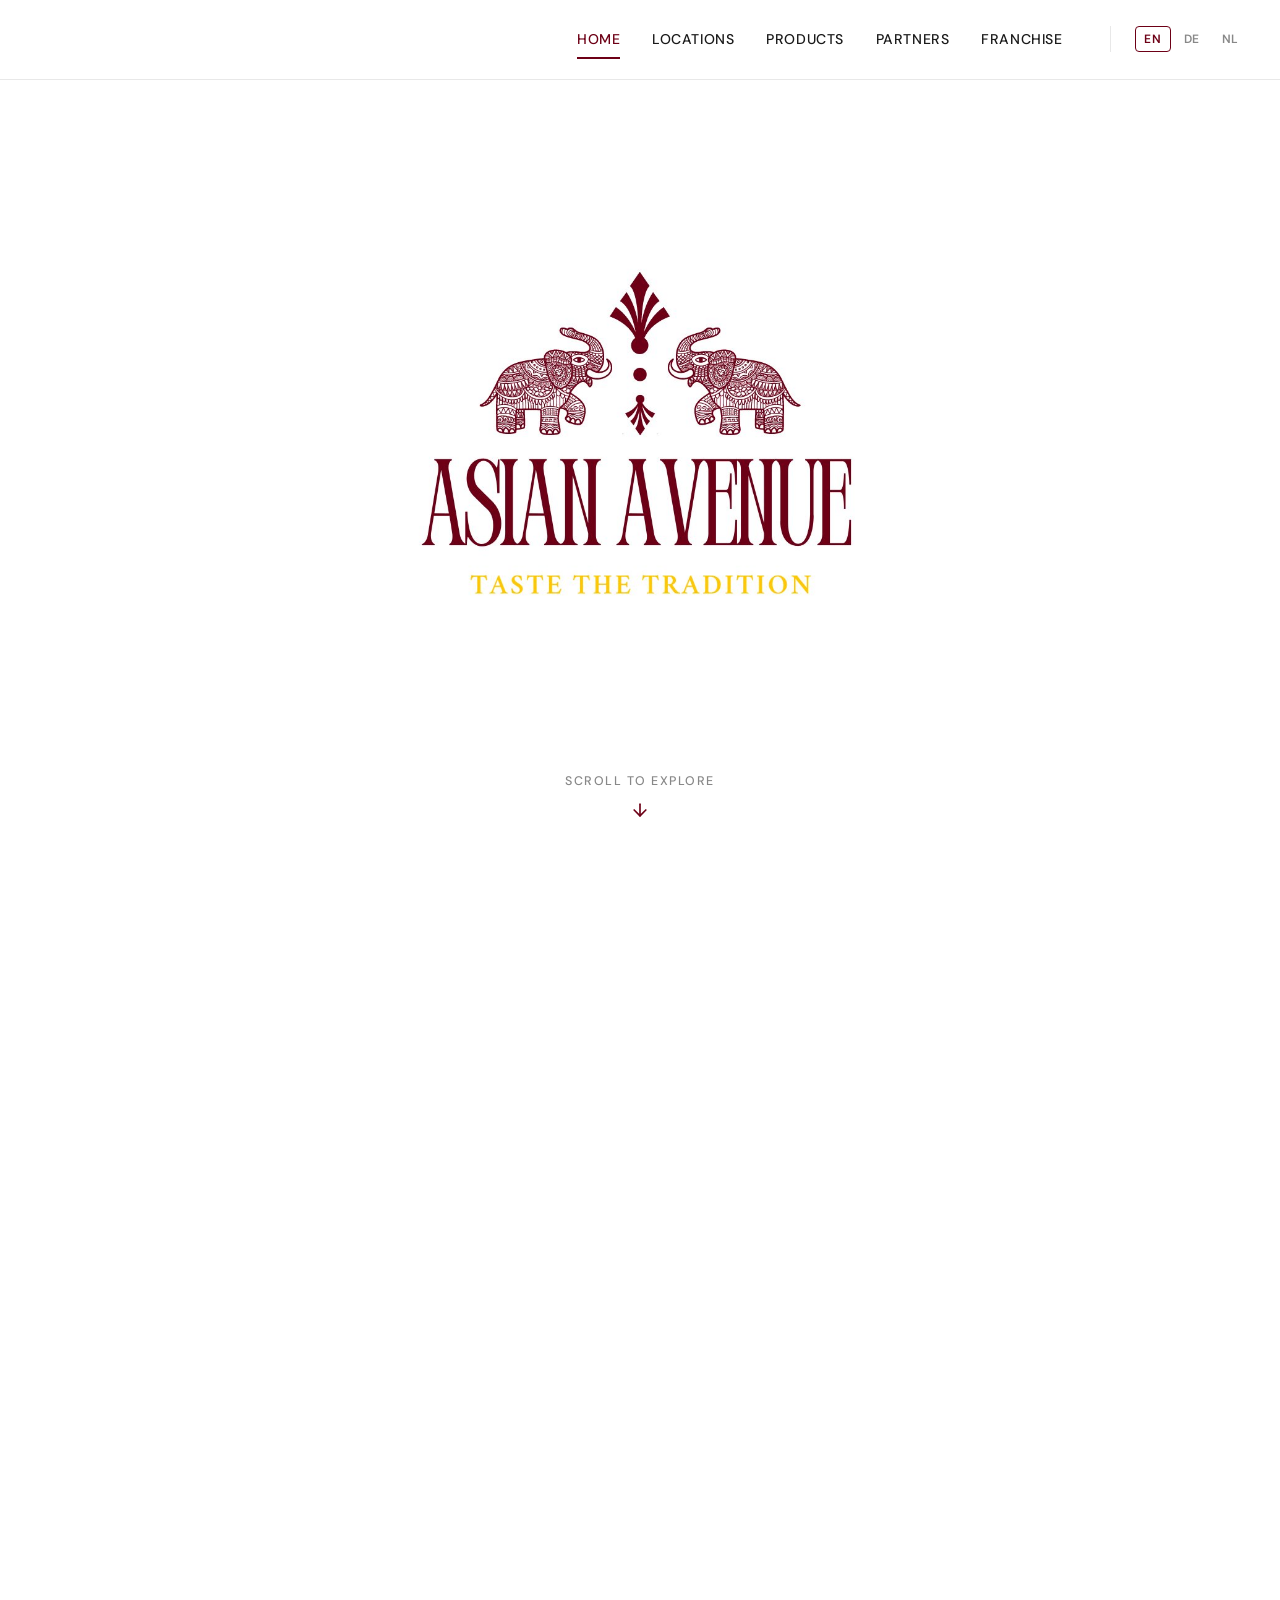
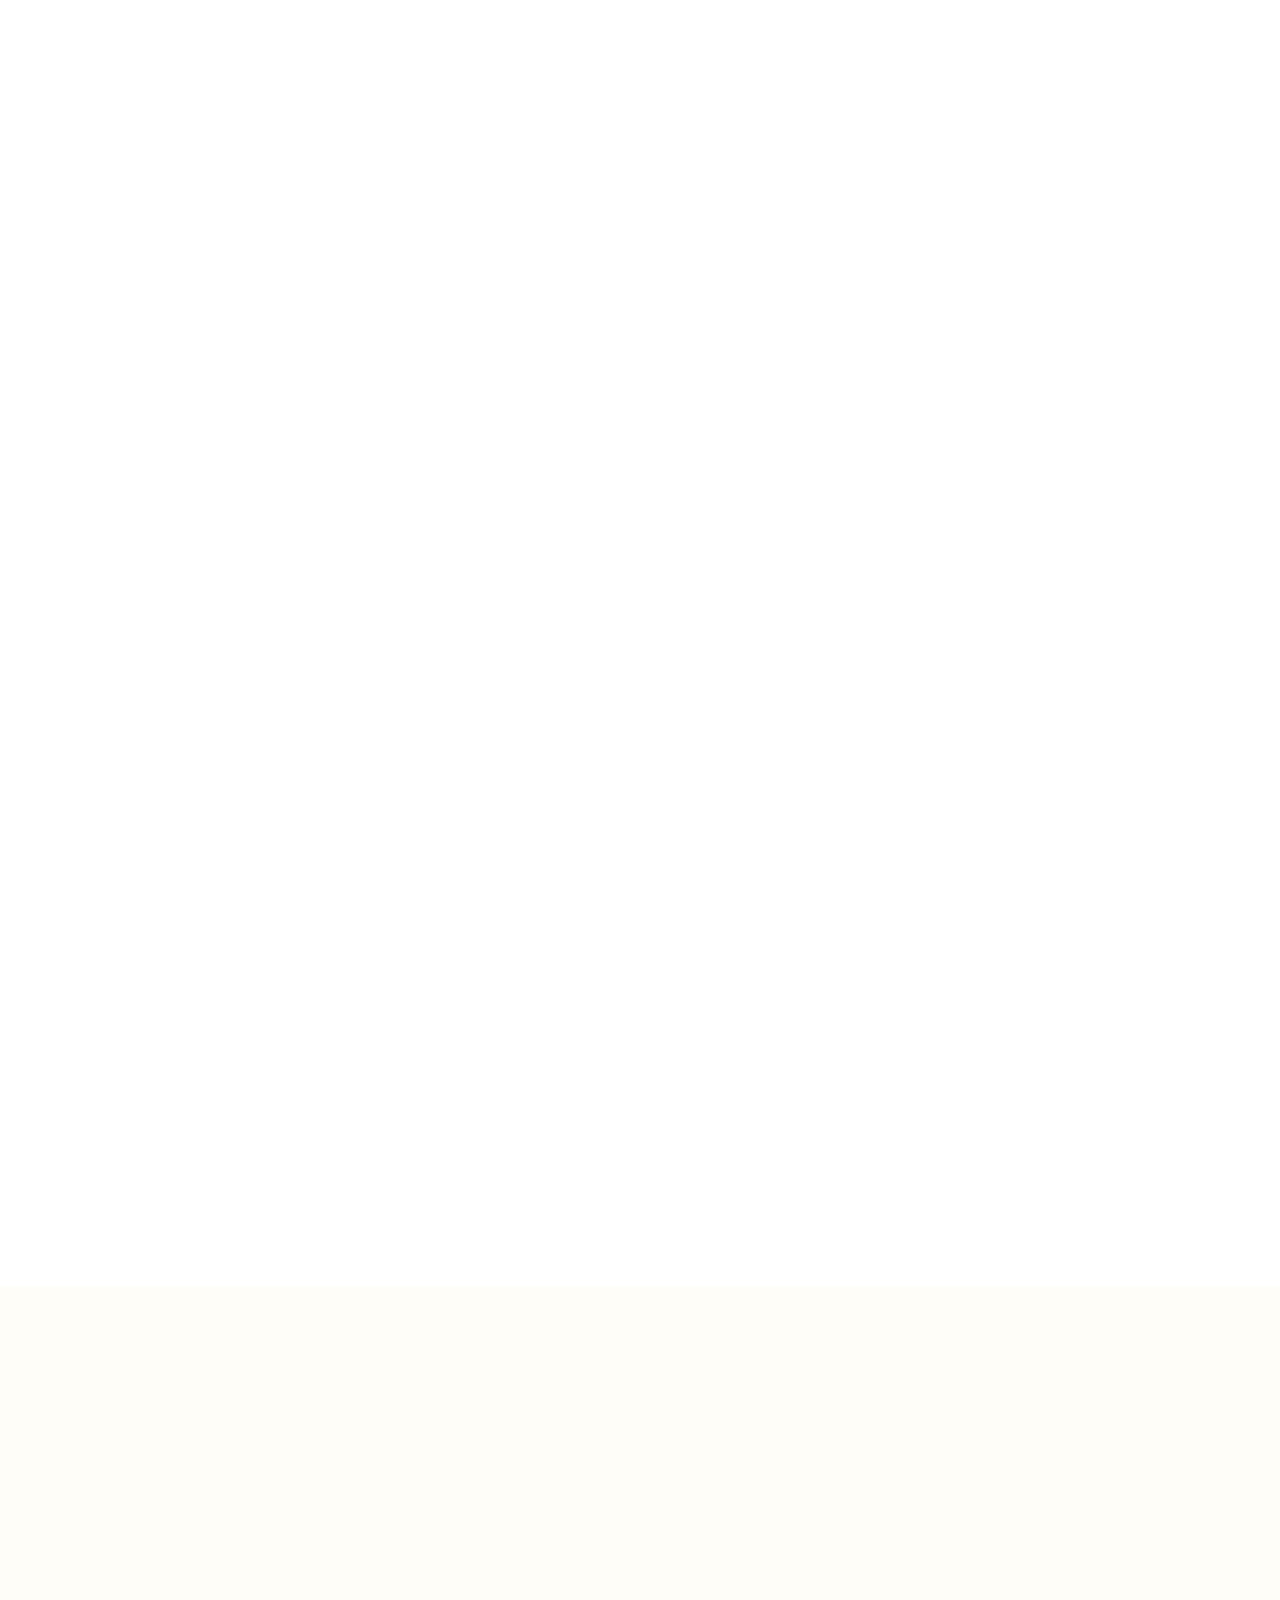
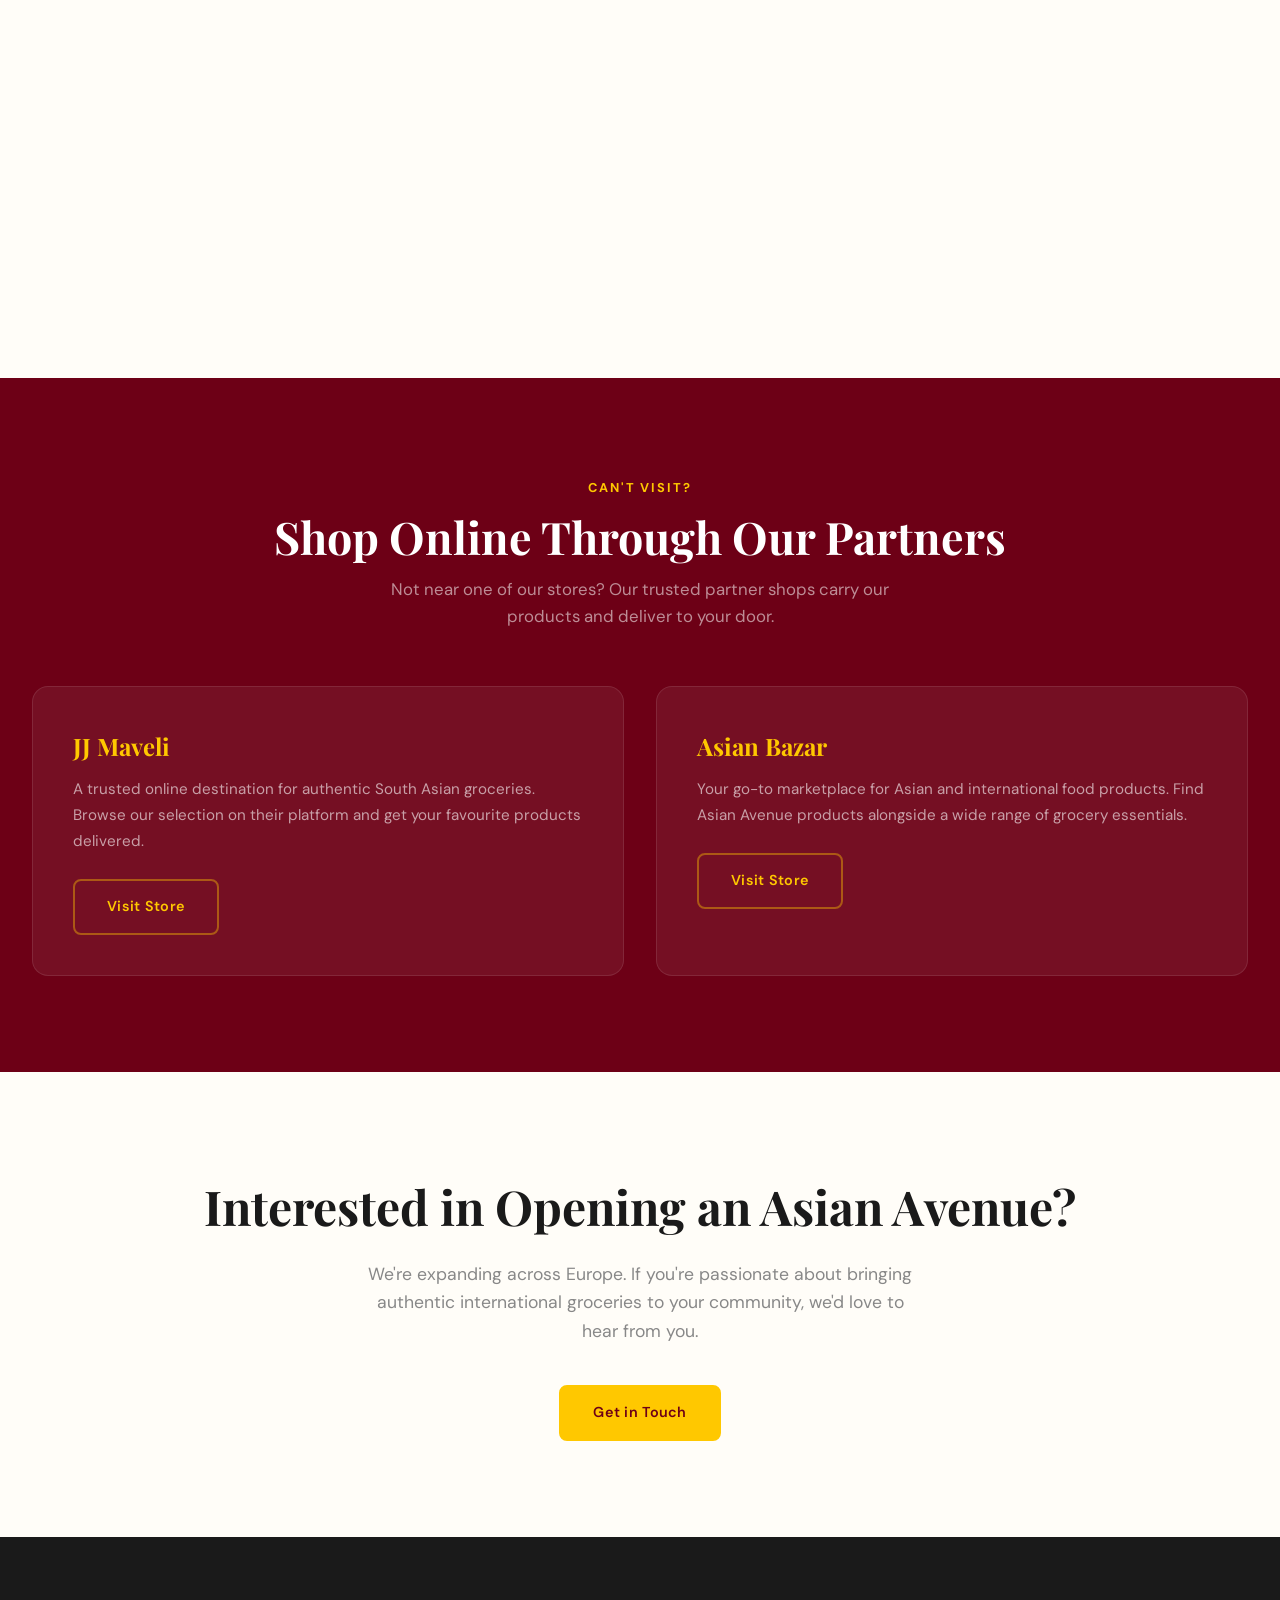
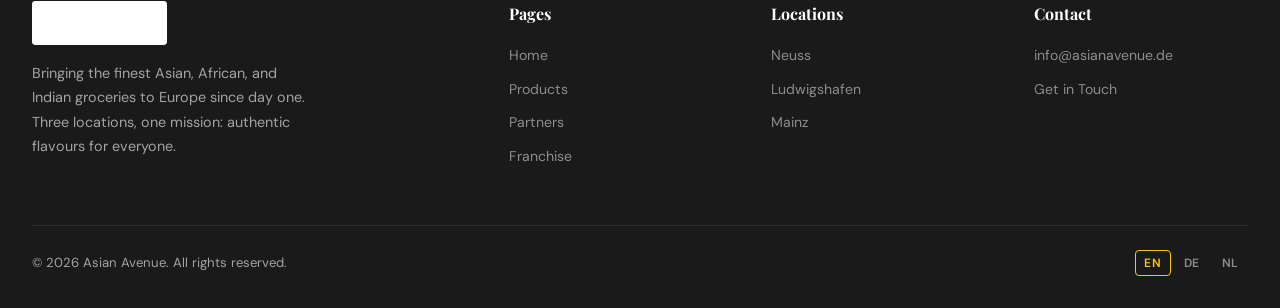
==== commit 9d58a227: "Fix: updated favicon link in index.html to use favicon.ico Co-Authored-By: Claude Opus 4.6 (1M conte" ====
--- a/index.html
+++ b/index.html
@@ -6,7 +6,7 @@
   <title>Asian Avenue — Authentic Asian, African & Indian Groceries in Germany</title>
   <meta name="description" content="Discover the finest Asian, African, and Indian groceries at Asian Avenue. Three locations across Germany — Neuss, Ludwigshafen, and Mainz.">
   <link rel="stylesheet" href="css/styles.css">
-  <link rel="icon" href="images/logo.svg" type="image/svg+xml">
+  <link rel="icon" href="favicon.ico" type="image/x-icon">
 </head>
 <body>
 
--- a/css/styles.css
+++ b/css/styles.css
@@ -41,6 +41,7 @@
 .navbar.scrolled { box-shadow: 0 2px 24px rgba(0,0,0,.07) }
 .navbar .container { display: flex; align-items: center; justify-content: space-between; height: 100% }
 .nav-logo img { height: 52px; width: auto }
+.nav-logo-spacer { width: 160px }
 .nav-logo-scroll { display: none !important; visibility: hidden }
 .nav-logo-scroll.revealed { display: block !important; visibility: visible }
 .nav-links { display: flex; align-items: center; gap: 2rem }
@@ -391,8 +392,8 @@
   .nav-links.open { display: flex; flex-direction: column; position: absolute; top: var(--nav-h); left: 0; right: 0; background: var(--white); padding: 2rem; gap: 1rem; border-top: 1px solid var(--g200); box-shadow: 0 12px 40px rgba(0,0,0,.1) }
   .nav-links.open .lang-switcher { margin-left: 0; padding-left: 0; border-left: none; padding-top: 1rem; border-top: 1px solid var(--g200) }
   .hero-full-logo { max-width: 300px }
-  .panels-layer { flex-direction: column }
-  .panel { flex: none; min-height: 33.33vh }
+  .panels-layer { flex-direction: row }
+  .panel { flex: 1; min-height: auto }
   .panel-cta { opacity: 1; transform: translateY(0) }
   .partner-detail-card { flex-direction: column; padding: 2rem }
   .why-grid { grid-template-columns: 1fr }
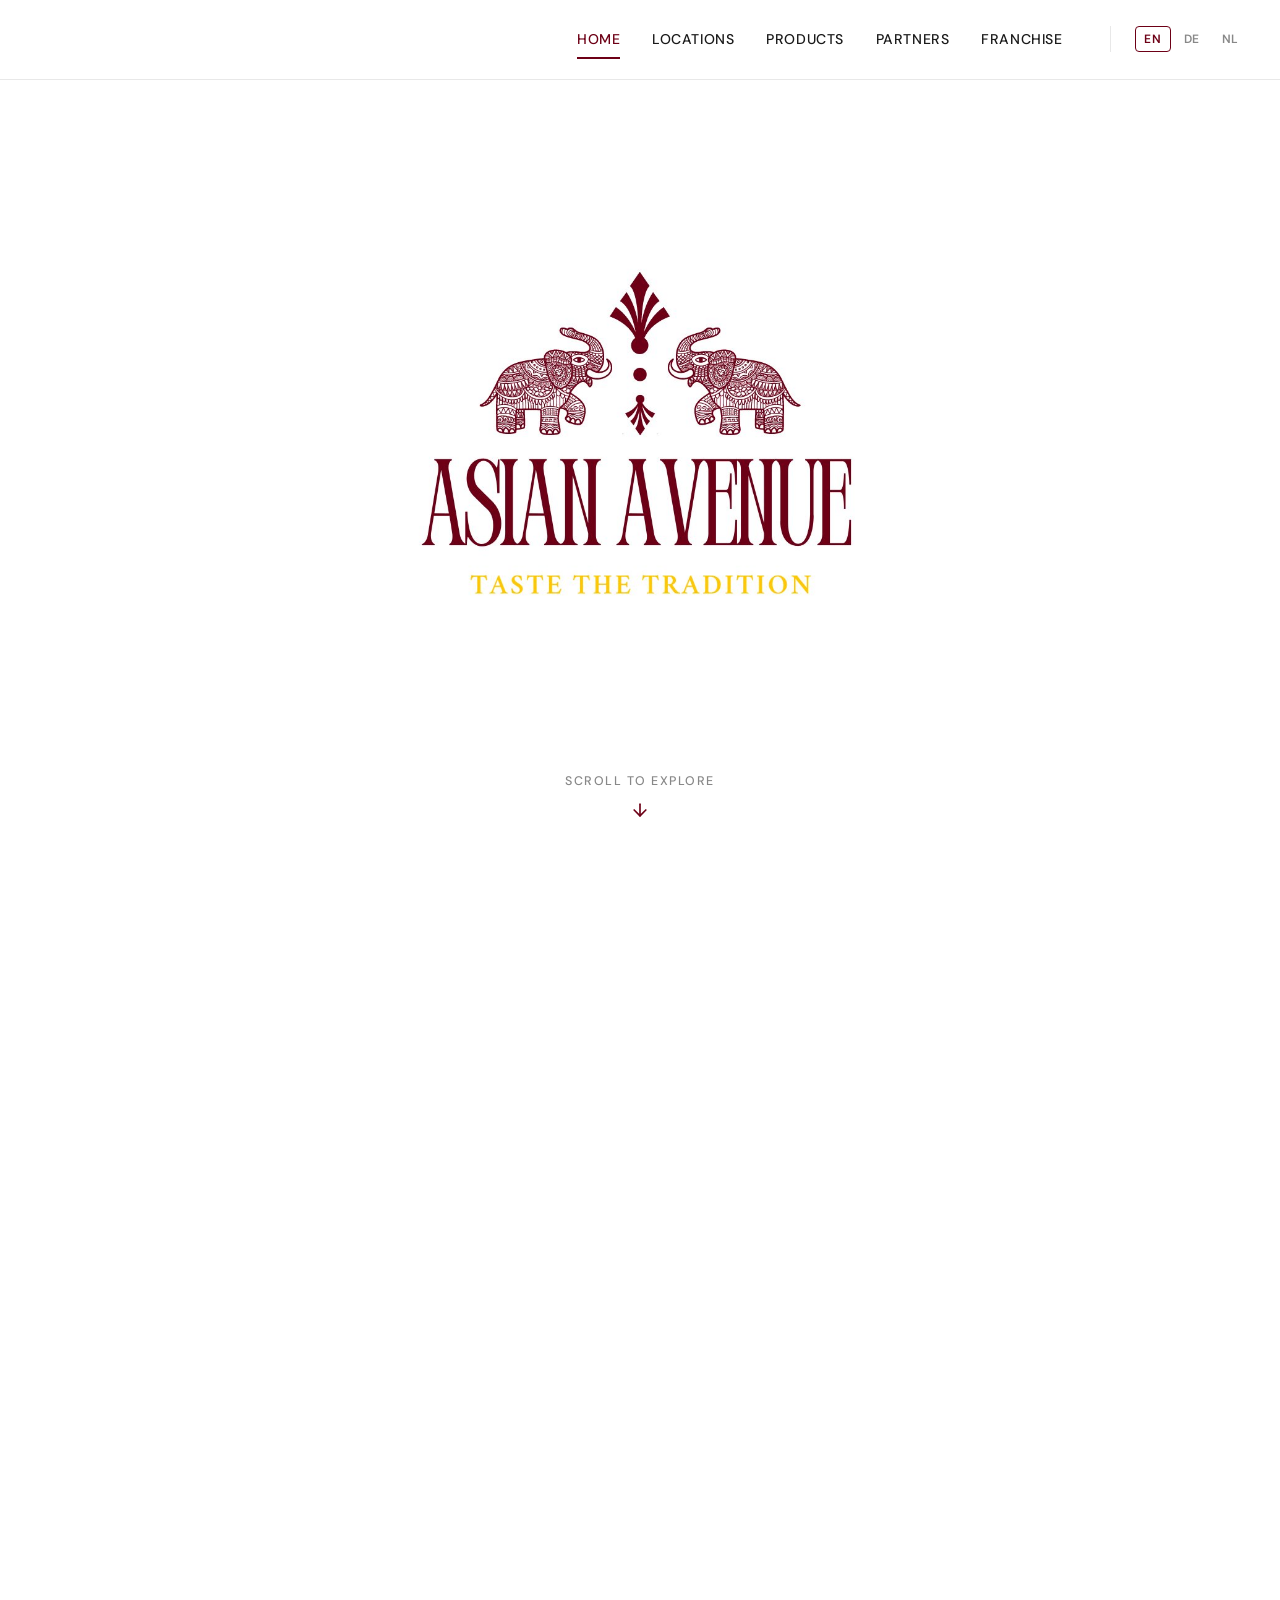
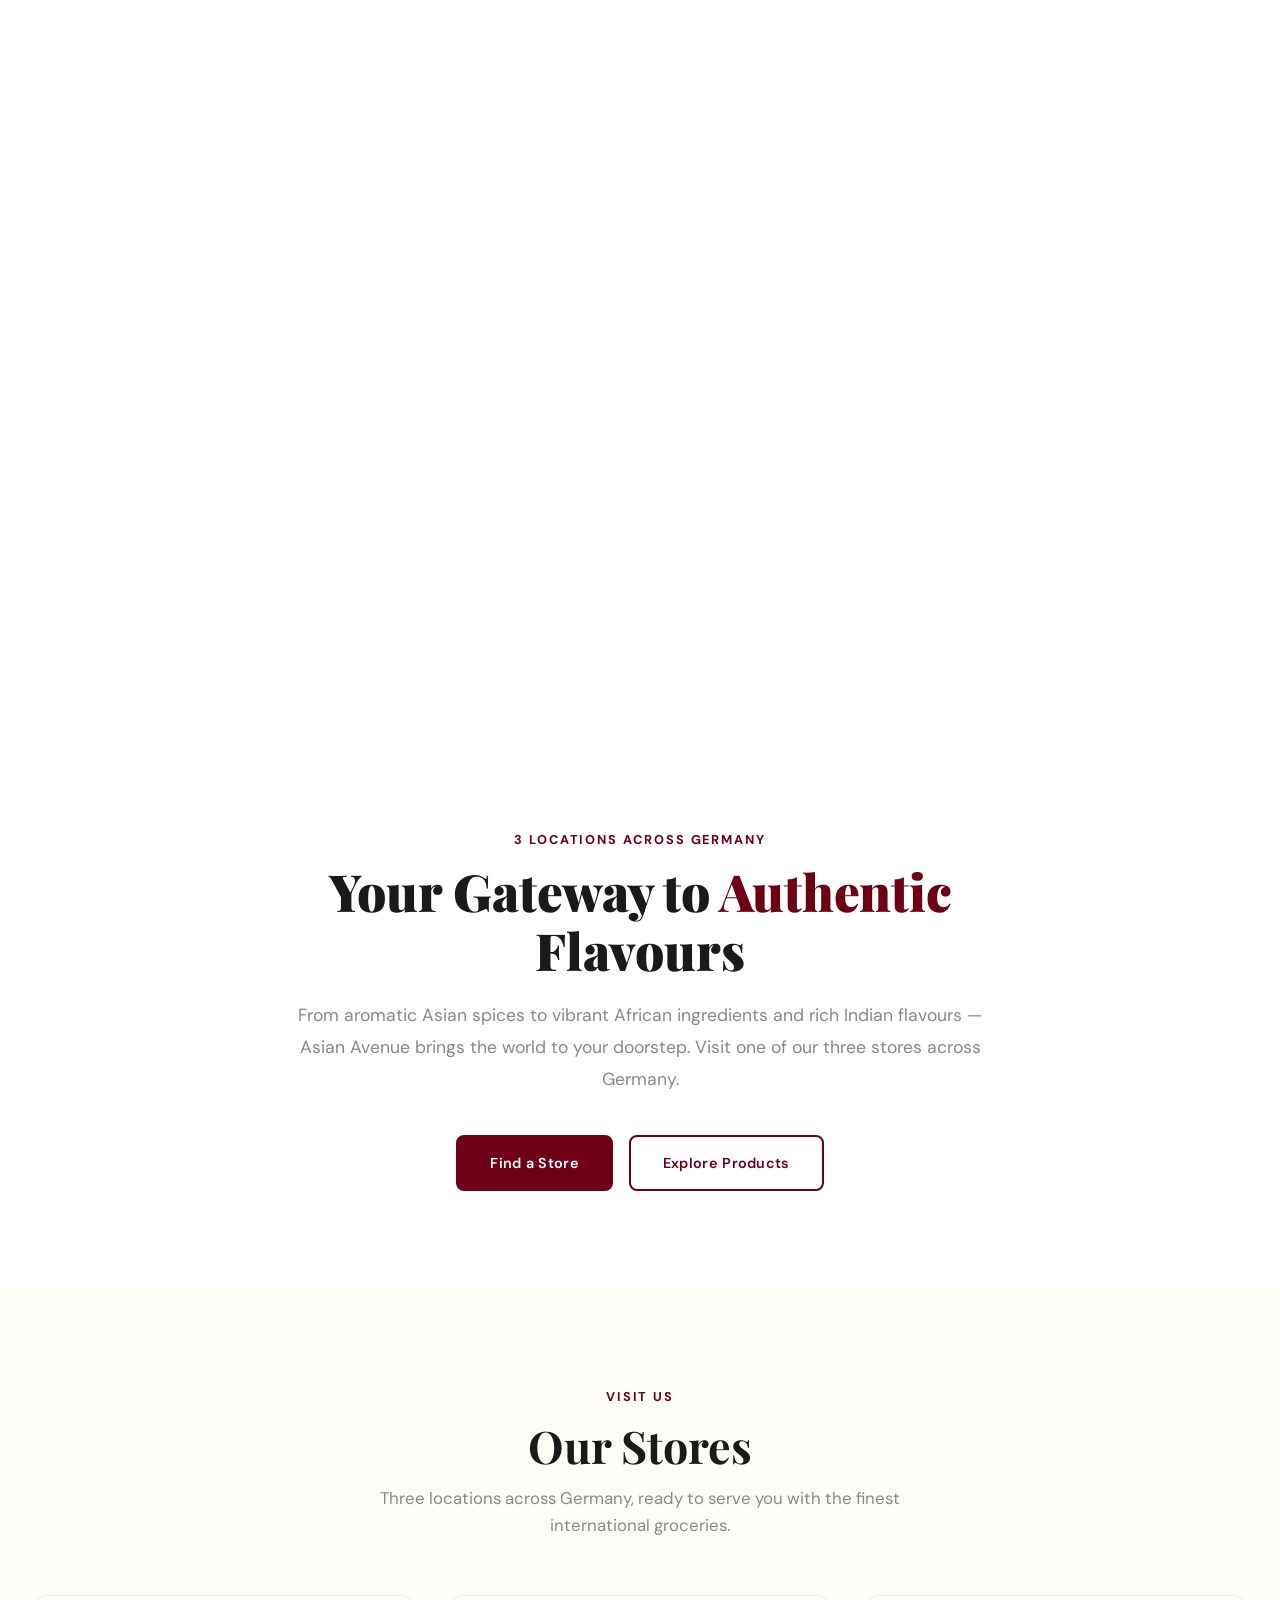
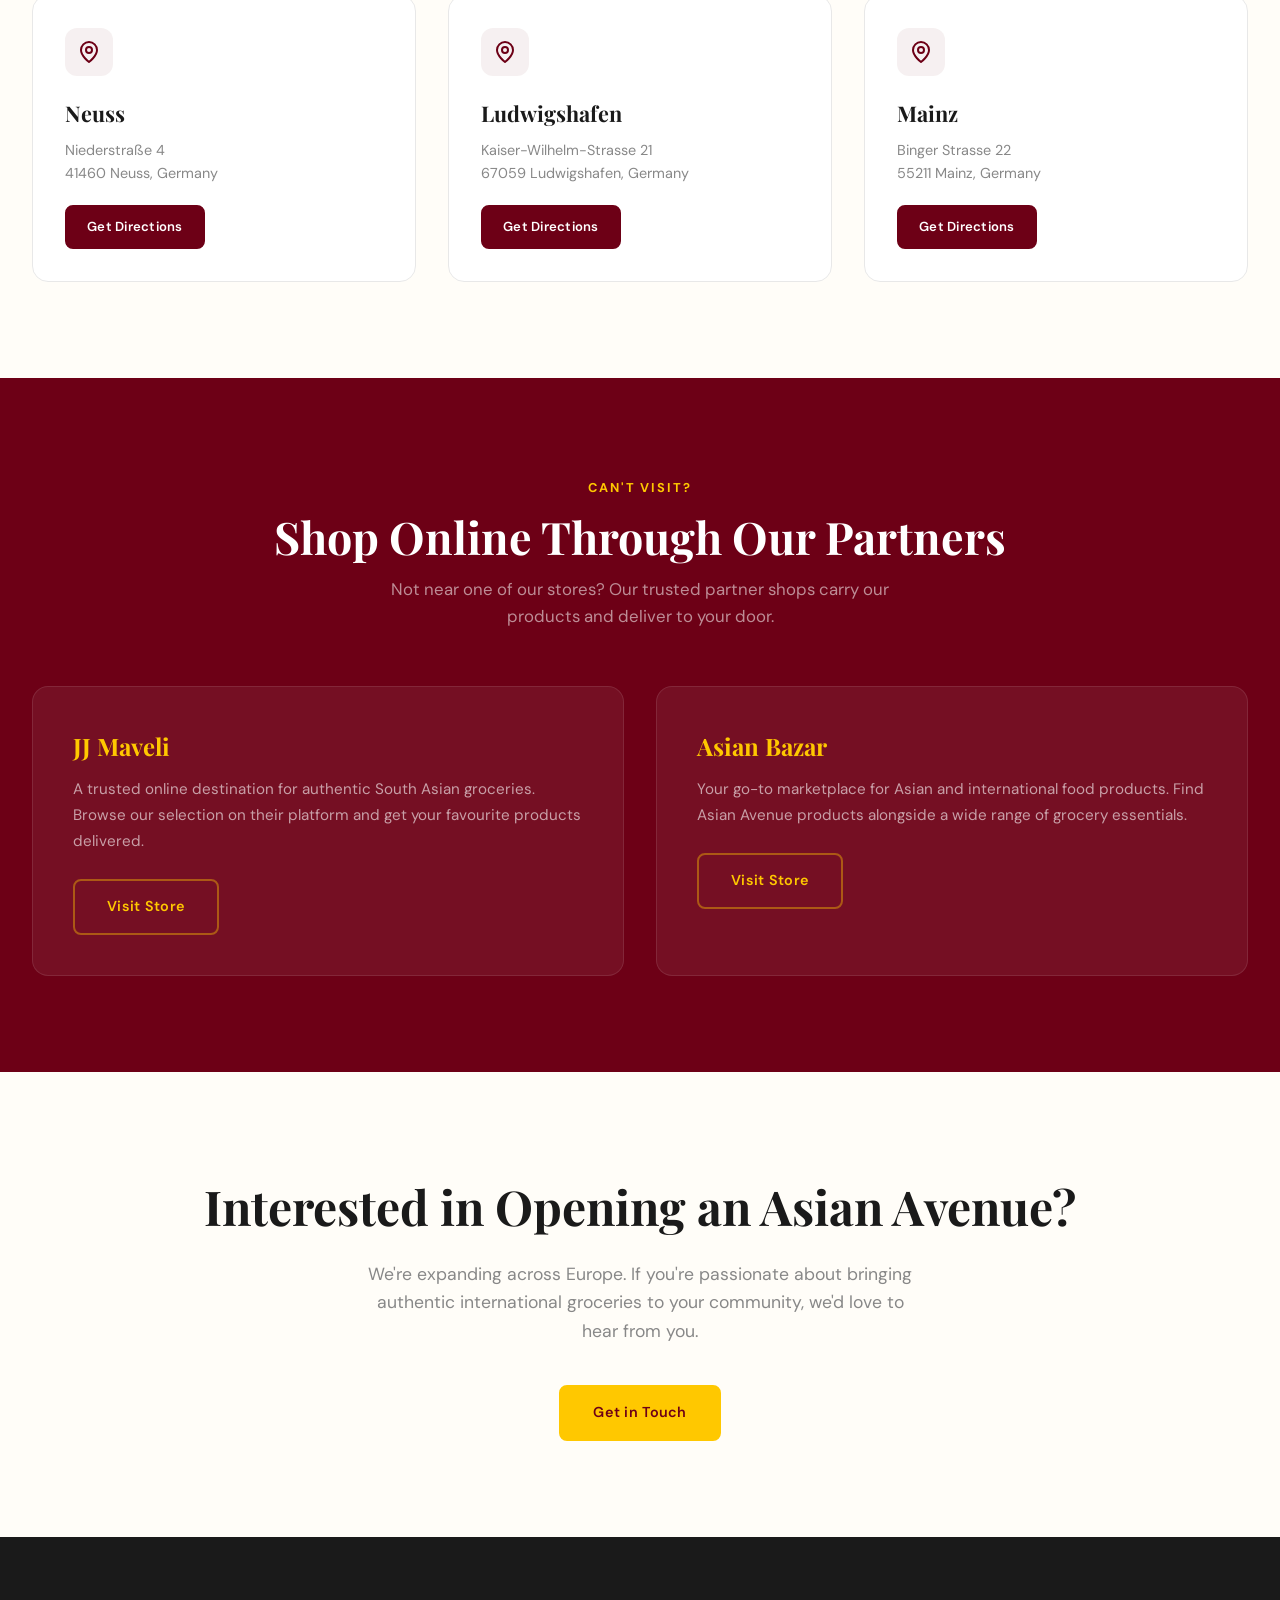
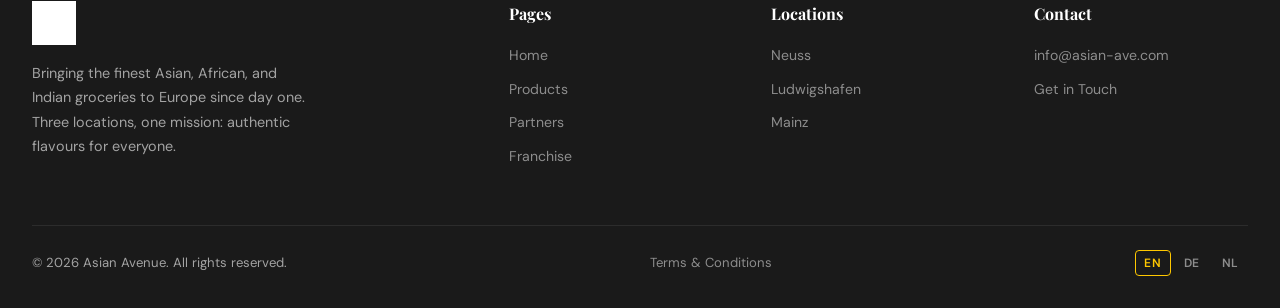
==== commit 047f7e7e: "Full update: addresses, partner logos, favicon, T&C, email, footer, franchise wording Co-Authored-By" ====
--- a/index.html
+++ b/index.html
@@ -7,6 +7,7 @@
   <meta name="description" content="Discover the finest Asian, African, and Indian groceries at Asian Avenue. Three locations across Germany — Neuss, Ludwigshafen, and Mainz.">
   <link rel="stylesheet" href="css/styles.css">
   <link rel="icon" href="favicon.ico" type="image/x-icon">
+  <link rel="shortcut icon" href="favicon.ico" type="image/x-icon">
 </head>
 <body>
 
@@ -107,13 +108,13 @@
         <div class="loc-card">
           <div class="loc-icon"><svg width="24" height="24" viewBox="0 0 24 24" fill="none" stroke="currentColor" stroke-width="2" stroke-linecap="round" stroke-linejoin="round"><path d="M20 10c0 6-8 12-8 12s-8-6-8-12a8 8 0 0 1 16 0Z"/><circle cx="12" cy="10" r="3"/></svg></div>
           <h3 data-i18n="loc_ludwigshafen">Ludwigshafen</h3>
-          <p>Prinzregentenstraße<br>67063 Ludwigshafen, Germany</p>
+          <p>Kaiser-Wilhelm-Strasse 21<br>67059 Ludwigshafen, Germany</p>
           <a href="locations.html" class="btn btn-dark btn-sm" data-i18n="loc_cta">Get Directions</a>
         </div>
         <div class="loc-card">
           <div class="loc-icon"><svg width="24" height="24" viewBox="0 0 24 24" fill="none" stroke="currentColor" stroke-width="2" stroke-linecap="round" stroke-linejoin="round"><path d="M20 10c0 6-8 12-8 12s-8-6-8-12a8 8 0 0 1 16 0Z"/><circle cx="12" cy="10" r="3"/></svg></div>
           <h3 data-i18n="loc_mainz">Mainz</h3>
-          <p>Boppstraße<br>55118 Mainz, Germany</p>
+          <p>Binger Strasse 22<br>55211 Mainz, Germany</p>
           <a href="locations.html" class="btn btn-dark btn-sm" data-i18n="loc_cta">Get Directions</a>
         </div>
       </div>
@@ -157,8 +158,8 @@
     <div class="container">
       <div class="footer-cols">
         <div class="footer-brand">
-          <img src="images/logo.svg" alt="Asian Avenue">
-          <p data-i18n="footer_desc">Bringing the finest Asian, African, and Indian groceries to Germany since day one. Three locations, one mission: authentic flavours for everyone.</p>
+          <img src="images/elephant.png" alt="Asian Avenue" style="height:44px;width:auto;filter:brightness(0) invert(1)">
+          <p data-i18n="footer_desc">Bringing the finest Asian, African, and Indian groceries to Europe since day one. Three locations, one mission: authentic flavours for everyone.</p>
         </div>
         <div>
           <h4 data-i18n="footer_pages">Pages</h4>
@@ -180,13 +181,14 @@
         <div>
           <h4 data-i18n="footer_contact">Contact</h4>
           <ul>
-            <li><a href="mailto:info@asianavenue.de">info@asianavenue.de</a></li>
+            <li><a href="mailto:info@asian-ave.com">info@asian-ave.com</a></li>
             <li><a href="franchise.html" data-i18n="franchise_cta">Get in Touch</a></li>
           </ul>
         </div>
       </div>
-      <div class="footer-bar">
+      <div class="footer-bar" style="flex-wrap:wrap;gap:.5rem">
         <span data-i18n="footer_copyright">&copy; <script>document.write(new Date().getFullYear())</script> Asian Avenue. All rights reserved.</span>
+        <a href="terms.html" style="color:rgba(255,255,255,.5);font-size:.82rem;transition:color .3s">Terms &amp; Conditions</a>
         <div class="lang-switcher">
           <button data-lang="en" class="active" aria-label="English">EN</button>
           <button data-lang="de" aria-label="Deutsch">DE</button>
--- a/css/styles.css
+++ b/css/styles.css
@@ -340,6 +340,8 @@
 .partner-detail-card { display: flex; gap: 2.5rem; background: var(--white); border: 1px solid var(--g200); border-radius: 20px; padding: 3rem; margin-bottom: 2rem; transition: all .3s var(--ease) }
 .partner-detail-card:hover { border-color: var(--burgundy); box-shadow: 0 12px 40px rgba(109,0,22,.06) }
 .partner-detail-icon { width: 72px; height: 72px; background: rgba(109,0,22,.06); border-radius: 18px; display: flex; align-items: center; justify-content: center; color: var(--burgundy); flex-shrink: 0 }
+.partner-logo-wrap { width: 90px; height: 90px; background: var(--white); border-radius: 18px; overflow: hidden; border: 1px solid var(--g200) }
+.partner-logo-img { width: 100%; height: 100%; object-fit: contain; padding: 8px }
 .partner-detail-content h2 { font-family: var(--display); font-size: 1.8rem; font-weight: 700; color: var(--charcoal); margin-bottom: .75rem }
 .partner-detail-desc { font-size: 1rem; color: var(--g500); line-height: 1.8; margin-bottom: 1.5rem }
 .partner-detail-features { display: flex; flex-wrap: wrap; gap: 1rem; margin-bottom: 2rem }
@@ -375,6 +377,16 @@
 .form-group textarea { resize: vertical; min-height: 120px }
 .btn-full { width: 100%; justify-content: center; padding: 1rem }
 .form-note { font-size: .8rem; color: var(--g500); text-align: center; margin-top: 1rem }
+
+/* ═══════════════════════════════════
+   TERMS & CONDITIONS
+   ═══════════════════════════════════ */
+.terms-content { padding: 2rem 0 6rem }
+.terms-body { max-width: 800px; margin: 0 auto }
+.terms-body h2 { font-family: var(--display); font-size: 1.3rem; font-weight: 700; color: var(--charcoal); margin: 2.5rem 0 .75rem }
+.terms-body h2:first-child { margin-top: 0 }
+.terms-body p { font-size: .95rem; color: var(--g500); line-height: 1.8; margin-bottom: 1rem }
+.terms-body a { color: var(--burgundy); text-decoration: underline }
 
 /* ═══════════════════════════════════
    REVEAL
